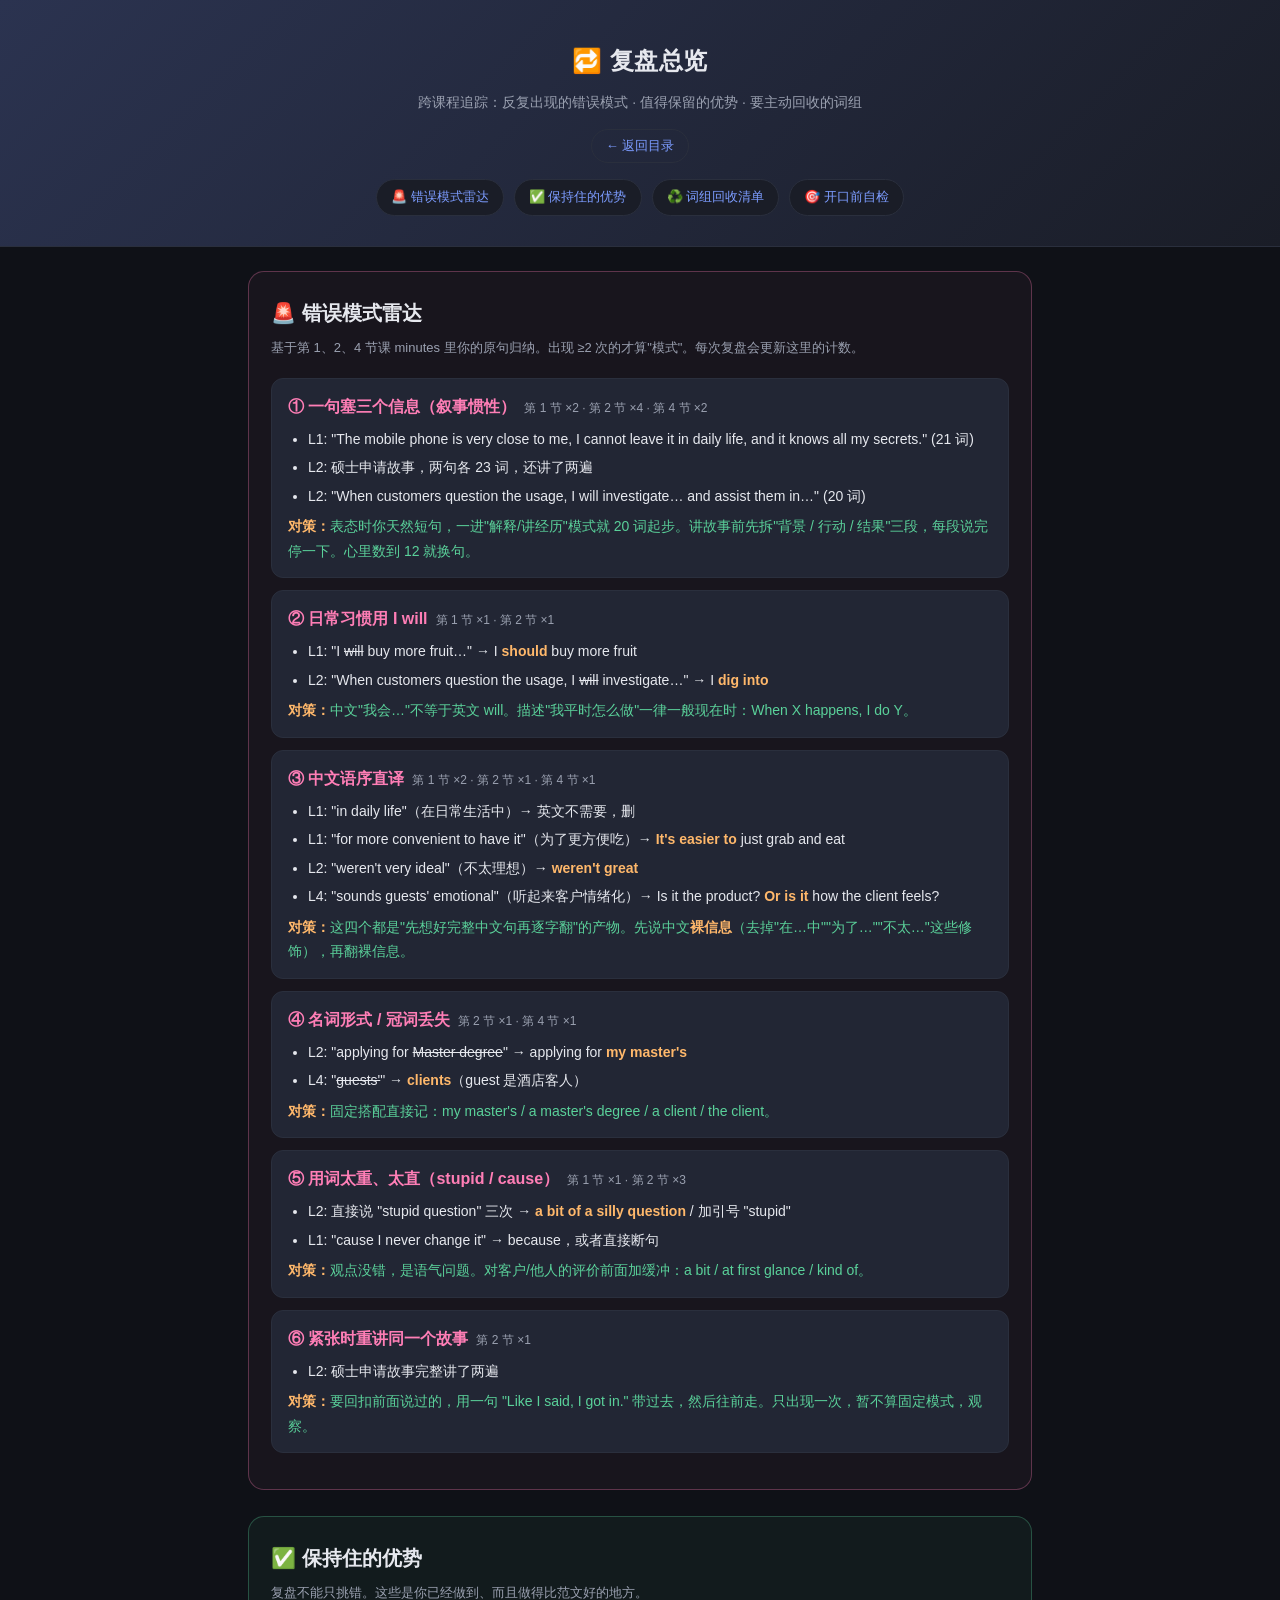
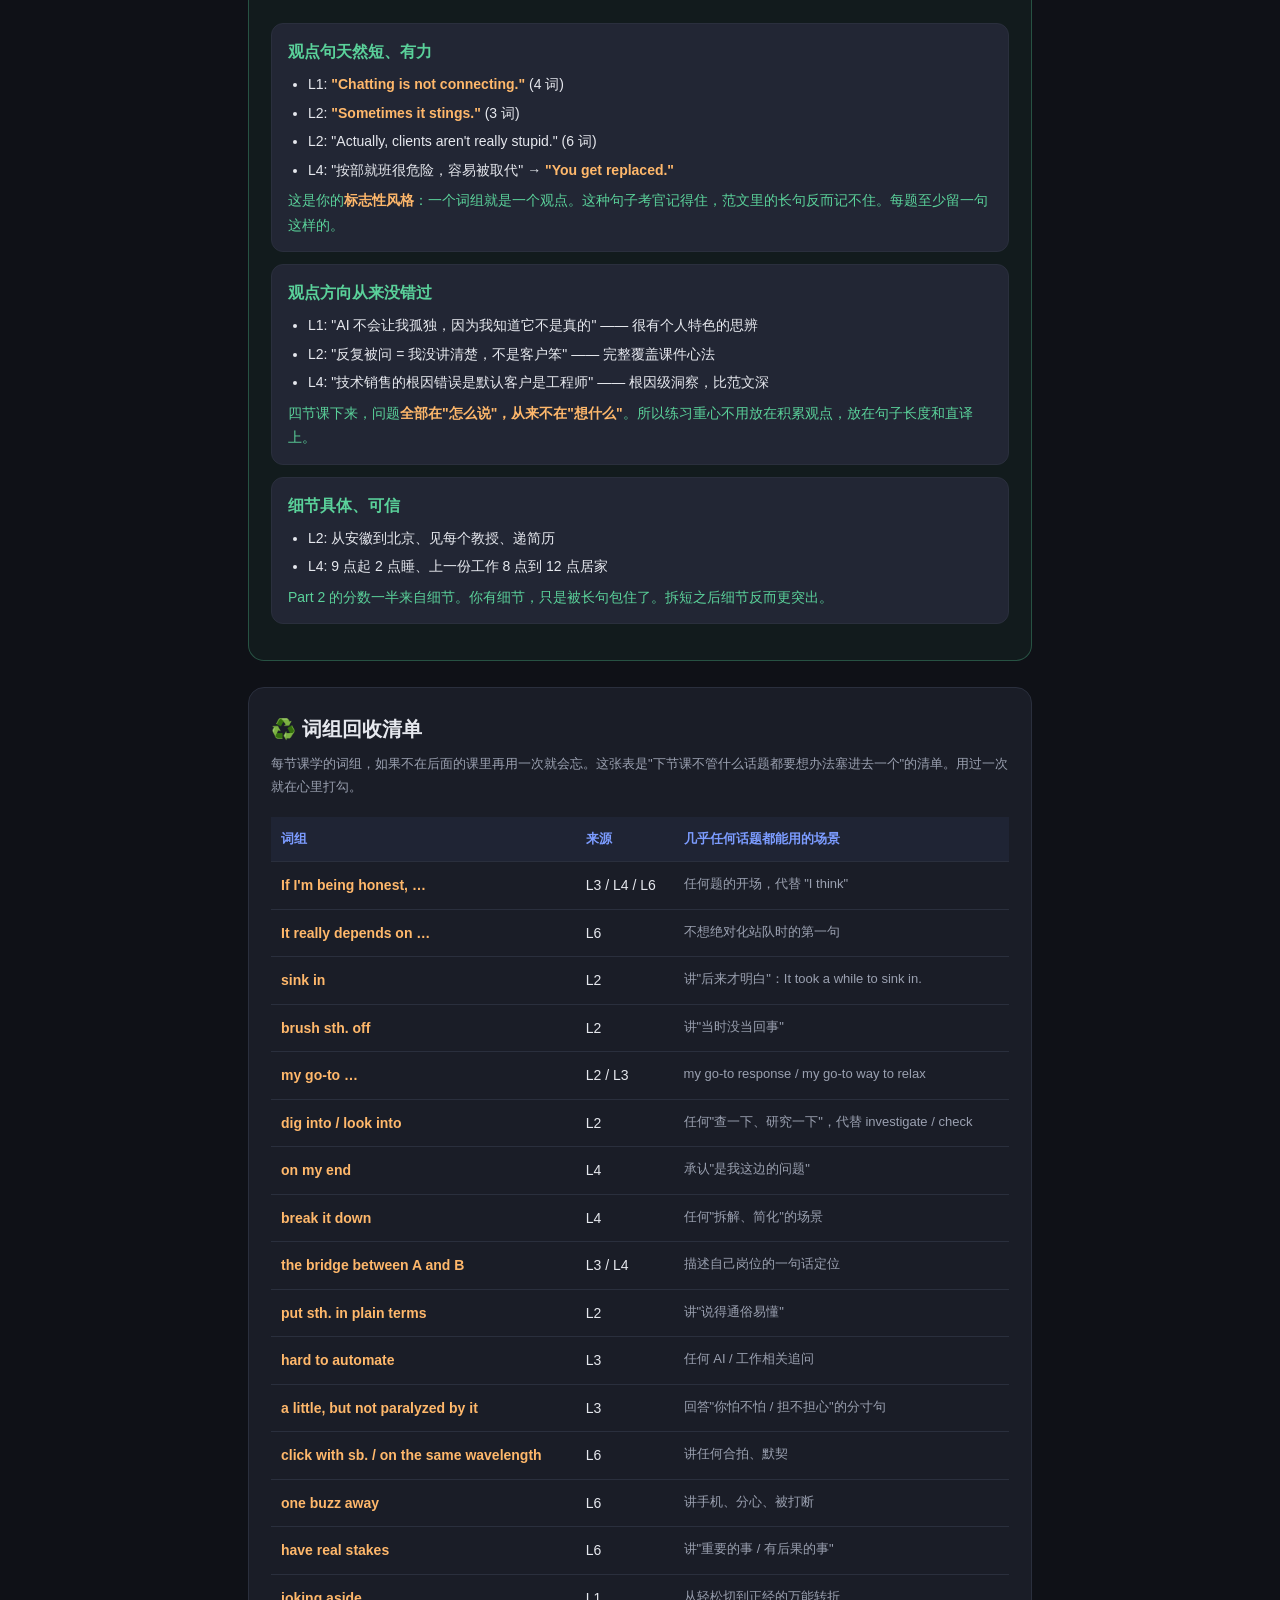
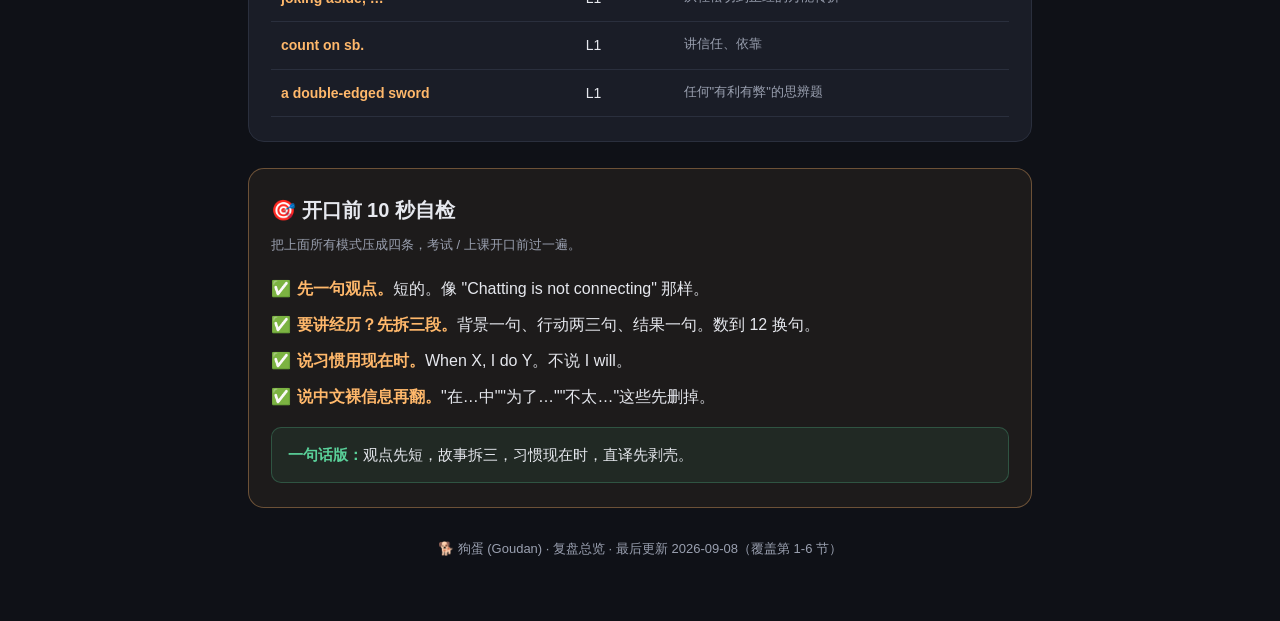
==== review.html @ e86a51b4 "复盘优化: 第1/2/4节加12词红线体检 + 新增跨课程复盘总览页 + 修旧页乱码 - lessons 1/2/4 复盘区新增「12词红线体检」：逐句标词数、拆短句、标注中式直译/时态错误 - 新增" ====
<!DOCTYPE html>
<html lang="zh-CN">
<head>
<meta charset="UTF-8">
<meta name="viewport" content="width=device-width, initial-scale=1.0">
<title>复盘总览 · 错误模式 & 进步追踪</title>
<link rel="stylesheet" href="style.css">
</head>
<body>
<header>
  <h1>🔁 复盘总览</h1>
  <p>跨课程追踪：反复出现的错误模式 · 值得保留的优势 · 要主动回收的词组</p>
  <a class="back" href="index.html">← 返回目录</a>
  <div class="toc">
    <a href="#patterns">🚨 错误模式雷达</a>
    <a href="#keep">✅ 保持住的优势</a>
    <a href="#recycle">♻️ 词组回收清单</a>
    <a href="#check">🎯 开口前自检</a>
  </div>
</header>

<div class="wrap">

<section id="patterns" style="border-color:rgba(255,126,182,.3);background:rgba(255,126,182,.04)">
  <h2>🚨 错误模式雷达</h2>
  <div class="sub">基于第 1、2、4 节课 minutes 里你的原句归纳。出现 ≥2 次的才算"模式"。每次复盘会更新这里的计数。</div>

  <div class="pattern">
    <div class="ptitle">① 一句塞三个信息（叙事惯性）<span class="tag">第 1 节 ×2 · 第 2 节 ×4 · 第 4 节 ×2</span></div>
    <ul>
      <li>L1: "The mobile phone is very close to me, I cannot leave it in daily life, and it knows all my secrets." (21 词)</li>
      <li>L2: 硕士申请故事，两句各 23 词，还讲了两遍</li>
      <li>L2: "When customers question the usage, I will investigate… and assist them in…" (20 词)</li>
    </ul>
    <div class="fix"><b>对策：</b>表态时你天然短句，一进"解释/讲经历"模式就 20 词起步。讲故事前先拆"背景 / 行动 / 结果"三段，每段说完停一下。心里数到 12 就换句。</div>
  </div>

  <div class="pattern">
    <div class="ptitle">② 日常习惯用 I will<span class="tag">第 1 节 ×1 · 第 2 节 ×1</span></div>
    <ul>
      <li>L1: "I <s>will</s> buy more fruit…" → I <b>should</b> buy more fruit</li>
      <li>L2: "When customers question the usage, I <s>will</s> investigate…" → I <b>dig into</b></li>
    </ul>
    <div class="fix"><b>对策：</b>中文"我会…"不等于英文 will。描述"我平时怎么做"一律一般现在时：When X happens, I do Y。</div>
  </div>

  <div class="pattern">
    <div class="ptitle">③ 中文语序直译<span class="tag">第 1 节 ×2 · 第 2 节 ×1 · 第 4 节 ×1</span></div>
    <ul>
      <li>L1: "in daily life"（在日常生活中）→ 英文不需要，删</li>
      <li>L1: "for more convenient to have it"（为了更方便吃）→ <b>It's easier to</b> just grab and eat</li>
      <li>L2: "weren't very ideal"（不太理想）→ <b>weren't great</b></li>
      <li>L4: "sounds guests' emotional"（听起来客户情绪化）→ Is it the product? <b>Or is it</b> how the client feels?</li>
    </ul>
    <div class="fix"><b>对策：</b>这四个都是"先想好完整中文句再逐字翻"的产物。先说中文<b>裸信息</b>（去掉"在…中""为了…""不太…"这些修饰），再翻裸信息。</div>
  </div>

  <div class="pattern">
    <div class="ptitle">④ 名词形式 / 冠词丢失<span class="tag">第 2 节 ×1 · 第 4 节 ×1</span></div>
    <ul>
      <li>L2: "applying for <s>Master degree</s>" → applying for <b>my master's</b></li>
      <li>L4: "<s>guests'</s>" → <b>clients</b>（guest 是酒店客人）</li>
    </ul>
    <div class="fix"><b>对策：</b>固定搭配直接记：my master's / a master's degree / a client / the client。</div>
  </div>

  <div class="pattern">
    <div class="ptitle">⑤ 用词太重、太直（stupid / cause）<span class="tag">第 1 节 ×1 · 第 2 节 ×3</span></div>
    <ul>
      <li>L2: 直接说 "stupid question" 三次 → <b>a bit of a silly question</b> / 加引号 "stupid"</li>
      <li>L1: "cause I never change it" → because，或者直接断句</li>
    </ul>
    <div class="fix"><b>对策：</b>观点没错，是语气问题。对客户/他人的评价前面加缓冲：a bit / at first glance / kind of。</div>
  </div>

  <div class="pattern">
    <div class="ptitle">⑥ 紧张时重讲同一个故事<span class="tag">第 2 节 ×1</span></div>
    <ul><li>L2: 硕士申请故事完整讲了两遍</li></ul>
    <div class="fix"><b>对策：</b>要回扣前面说过的，用一句 "Like I said, I got in." 带过去，然后往前走。只出现一次，暂不算固定模式，观察。</div>
  </div>
</section>

<section id="keep" style="border-color:rgba(90,209,154,.3);background:rgba(90,209,154,.05)">
  <h2>✅ 保持住的优势</h2>
  <div class="sub">复盘不能只挑错。这些是你已经做到、而且做得比范文好的地方。</div>

  <div class="pattern keep">
    <div class="ptitle">观点句天然短、有力</div>
    <ul>
      <li>L1: <b>"Chatting is not connecting."</b> (4 词)</li>
      <li>L2: <b>"Sometimes it stings."</b> (3 词)</li>
      <li>L2: "Actually, clients aren't really stupid." (6 词)</li>
      <li>L4: "按部就班很危险，容易被取代" → <b>"You get replaced."</b></li>
    </ul>
    <div class="fix">这是你的<b>标志性风格</b>：一个词组就是一个观点。这种句子考官记得住，范文里的长句反而记不住。每题至少留一句这样的。</div>
  </div>

  <div class="pattern keep">
    <div class="ptitle">观点方向从来没错过</div>
    <ul>
      <li>L1: "AI 不会让我孤独，因为我知道它不是真的" —— 很有个人特色的思辨</li>
      <li>L2: "反复被问 = 我没讲清楚，不是客户笨" —— 完整覆盖课件心法</li>
      <li>L4: "技术销售的根因错误是默认客户是工程师" —— 根因级洞察，比范文深</li>
    </ul>
    <div class="fix">四节课下来，问题<b>全部在"怎么说"，从来不在"想什么"</b>。所以练习重心不用放在积累观点，放在句子长度和直译上。</div>
  </div>

  <div class="pattern keep">
    <div class="ptitle">细节具体、可信</div>
    <ul>
      <li>L2: 从安徽到北京、见每个教授、递简历</li>
      <li>L4: 9 点起 2 点睡、上一份工作 8 点到 12 点居家</li>
    </ul>
    <div class="fix">Part 2 的分数一半来自细节。你有细节，只是被长句包住了。拆短之后细节反而更突出。</div>
  </div>
</section>

<section id="recycle">
  <h2>♻️ 词组回收清单</h2>
  <div class="sub">每节课学的词组，如果不在后面的课里再用一次就会忘。这张表是"下节课不管什么话题都要想办法塞进去一个"的清单。用过一次就在心里打勾。</div>
  <table class="recycle">
    <tr><th>词组</th><th>来源</th><th>几乎任何话题都能用的场景</th></tr>
    <tr><td>If I'm being honest, …</td><td>L3 / L4 / L6</td><td>任何题的开场，代替 "I think"</td></tr>
    <tr><td>It really depends on …</td><td>L6</td><td>不想绝对化站队时的第一句</td></tr>
    <tr><td>sink in</td><td>L2</td><td>讲"后来才明白"：It took a while to sink in.</td></tr>
    <tr><td>brush sth. off</td><td>L2</td><td>讲"当时没当回事"</td></tr>
    <tr><td>my go-to …</td><td>L2 / L3</td><td>my go-to response / my go-to way to relax</td></tr>
    <tr><td>dig into / look into</td><td>L2</td><td>任何"查一下、研究一下"，代替 investigate / check</td></tr>
    <tr><td>on my end</td><td>L4</td><td>承认"是我这边的问题"</td></tr>
    <tr><td>break it down</td><td>L4</td><td>任何"拆解、简化"的场景</td></tr>
    <tr><td>the bridge between A and B</td><td>L3 / L4</td><td>描述自己岗位的一句话定位</td></tr>
    <tr><td>put sth. in plain terms</td><td>L2</td><td>讲"说得通俗易懂"</td></tr>
    <tr><td>hard to automate</td><td>L3</td><td>任何 AI / 工作相关追问</td></tr>
    <tr><td>a little, but not paralyzed by it</td><td>L3</td><td>回答"你怕不怕 / 担不担心"的分寸句</td></tr>
    <tr><td>click with sb. / on the same wavelength</td><td>L6</td><td>讲任何合拍、默契</td></tr>
    <tr><td>one buzz away</td><td>L6</td><td>讲手机、分心、被打断</td></tr>
    <tr><td>have real stakes</td><td>L6</td><td>讲"重要的事 / 有后果的事"</td></tr>
    <tr><td>joking aside, …</td><td>L1</td><td>从轻松切到正经的万能转折</td></tr>
    <tr><td>count on sb.</td><td>L1</td><td>讲信任、依靠</td></tr>
    <tr><td>a double-edged sword</td><td>L1</td><td>任何"有利有弊"的思辨题</td></tr>
  </table>
</section>

<section id="check" style="border-color:rgba(255,184,107,.35);background:rgba(255,184,107,.06)">
  <h2>🎯 开口前 10 秒自检</h2>
  <div class="sub">把上面所有模式压成四条，考试 / 上课开口前过一遍。</div>
  <ul class="tips">
    <li><b>先一句观点。</b>短的。像 "Chatting is not connecting" 那样。</li>
    <li><b>要讲经历？先拆三段。</b>背景一句、行动两三句、结果一句。数到 12 换句。</li>
    <li><b>说习惯用现在时。</b>When X, I do Y。不说 I will。</li>
    <li><b>说中文裸信息再翻。</b>"在…中""为了…""不太…"这些先删掉。</li>
  </ul>
  <div class="golden" style="margin-top:16px">
    <b>一句话版：</b>观点先短，故事拆三，习惯现在时，直译先剥壳。
  </div>
</section>

</div>

<footer>
  🐕 狗蛋 (Goudan) · 复盘总览 · 最后更新 2026-09-08（覆盖第 1-6 节）
</footer>

</body>
</html>
---- style.css ----
:root{
  --bg:#0f1117; --card:#1a1d27; --card2:#222634; --ink:#e6e8ee;
  --muted:#9aa0b0; --accent:#7c9cff; --accent2:#ffb86b; --line:#2a2f3d;
  --green:#5ad19a; --pink:#ff7eb6;
}
*{box-sizing:border-box;margin:0;padding:0}
body{background:var(--bg);color:var(--ink);
  font-family:-apple-system,BlinkMacSystemFont,"Segoe UI","PingFang SC","Microsoft YaHei",sans-serif;
  line-height:1.75;padding:0 0 60px}
.wrap{max-width:820px;margin:0 auto;padding:0 18px}
header{background:linear-gradient(135deg,#2b3350,#1a1d27);padding:40px 18px 30px;
  text-align:center;border-bottom:1px solid var(--line);margin-bottom:24px}
header h1{font-size:24px;letter-spacing:.5px}
header p{color:var(--muted);margin-top:8px;font-size:14px}
.back{display:inline-block;margin-top:14px;color:var(--accent);text-decoration:none;font-size:13px;
  padding:5px 14px;border:1px solid var(--line);border-radius:20px}
.toc{display:flex;gap:10px;flex-wrap:wrap;justify-content:center;margin-top:16px}
.toc a{color:var(--accent);text-decoration:none;font-size:13px;padding:6px 14px;
  border:1px solid var(--line);border-radius:20px;background:var(--card)}
section{background:var(--card);border:1px solid var(--line);border-radius:16px;padding:24px 22px;margin-bottom:26px}
h2{font-size:20px;margin-bottom:6px;display:flex;align-items:center;gap:8px}
h3{font-size:16px;color:var(--accent);margin-top:22px;margin-bottom:8px}
.sub{color:var(--muted);font-size:13px;margin-bottom:18px}
.essay{background:var(--card2);border-left:4px solid var(--accent);border-radius:10px;
  padding:18px 20px;margin:14px 0;font-size:16px}
.essay p{margin-bottom:14px}.essay p:last-child{margin-bottom:0}
b,strong{color:var(--accent2);font-weight:600}
.essay em{color:var(--pink);font-style:italic}
table{width:100%;border-collapse:collapse;margin-top:12px;font-size:14px}
th,td{text-align:left;padding:11px 10px;border-bottom:1px solid var(--line);vertical-align:top}
th{color:var(--accent);font-weight:600;font-size:13px;background:rgba(124,156,255,.06)}
td:first-child{color:var(--accent2);font-weight:600;white-space:nowrap}
td:nth-child(3){color:var(--muted);font-size:13px}
.tips li{margin:8px 0;list-style:none;position:relative;padding-left:26px}
.tips li::before{content:"✅";position:absolute;left:0}
.views{padding-left:22px}.views li{margin:7px 0}
.phrase-inline{color:var(--accent2);font-weight:600}
.side{color:var(--green);font-weight:600;font-size:15px;margin:16px 0 6px}
.side.lonely{color:var(--pink)}
hr{border:none;border-top:1px dashed var(--line);margin:20px 0}
.golden{background:rgba(90,209,154,.08);border:1px solid rgba(90,209,154,.25);
  border-radius:10px;padding:14px 16px;margin-top:14px;font-size:15px}
.golden b{color:var(--green)}
footer{text-align:center;color:var(--muted);font-size:13px;margin-top:30px}
@media(max-width:560px){table{font-size:13px}th,td{padding:9px 6px}
  td:first-child{white-space:normal}header h1{font-size:21px}}

/* ---- 复盘增强：12词红线体检 ---- */
.wc{display:inline-block;min-width:34px;text-align:center;padding:1px 7px;border-radius:12px;font-size:12px;font-weight:600;margin-right:6px}
.wc.ok{background:rgba(90,209,154,.15);color:var(--green);border:1px solid rgba(90,209,154,.35)}
.wc.warn{background:rgba(255,184,107,.15);color:var(--accent2);border:1px solid rgba(255,184,107,.35)}
.wc.bad{background:rgba(255,126,182,.15);color:var(--pink);border:1px solid rgba(255,126,182,.35)}
.split{background:var(--card2);border-left:4px solid var(--green);border-radius:8px;padding:10px 14px;margin:8px 0 14px;font-size:15px;line-height:1.9}
.split .orig{color:var(--muted);font-size:14px;margin-bottom:6px}
.split .orig s{color:var(--muted)}
.split .note{color:var(--muted);font-size:13px;margin-top:6px}
.split .note b{color:var(--green)}
.pattern{border:1px solid var(--line);border-radius:12px;padding:14px 16px;margin:12px 0;background:var(--card2)}
.pattern .ptitle{font-weight:600;font-size:16px;color:var(--pink);margin-bottom:6px}
.pattern .ptitle .tag{font-size:12px;color:var(--muted);font-weight:400;margin-left:8px}
.pattern ul{padding-left:20px;margin:6px 0}
.pattern li{margin:4px 0;font-size:14px}
.pattern .fix{color:var(--green);font-size:14px;margin-top:6px}
.keep .ptitle{color:var(--green)}
table.recycle td:first-child{white-space:normal}
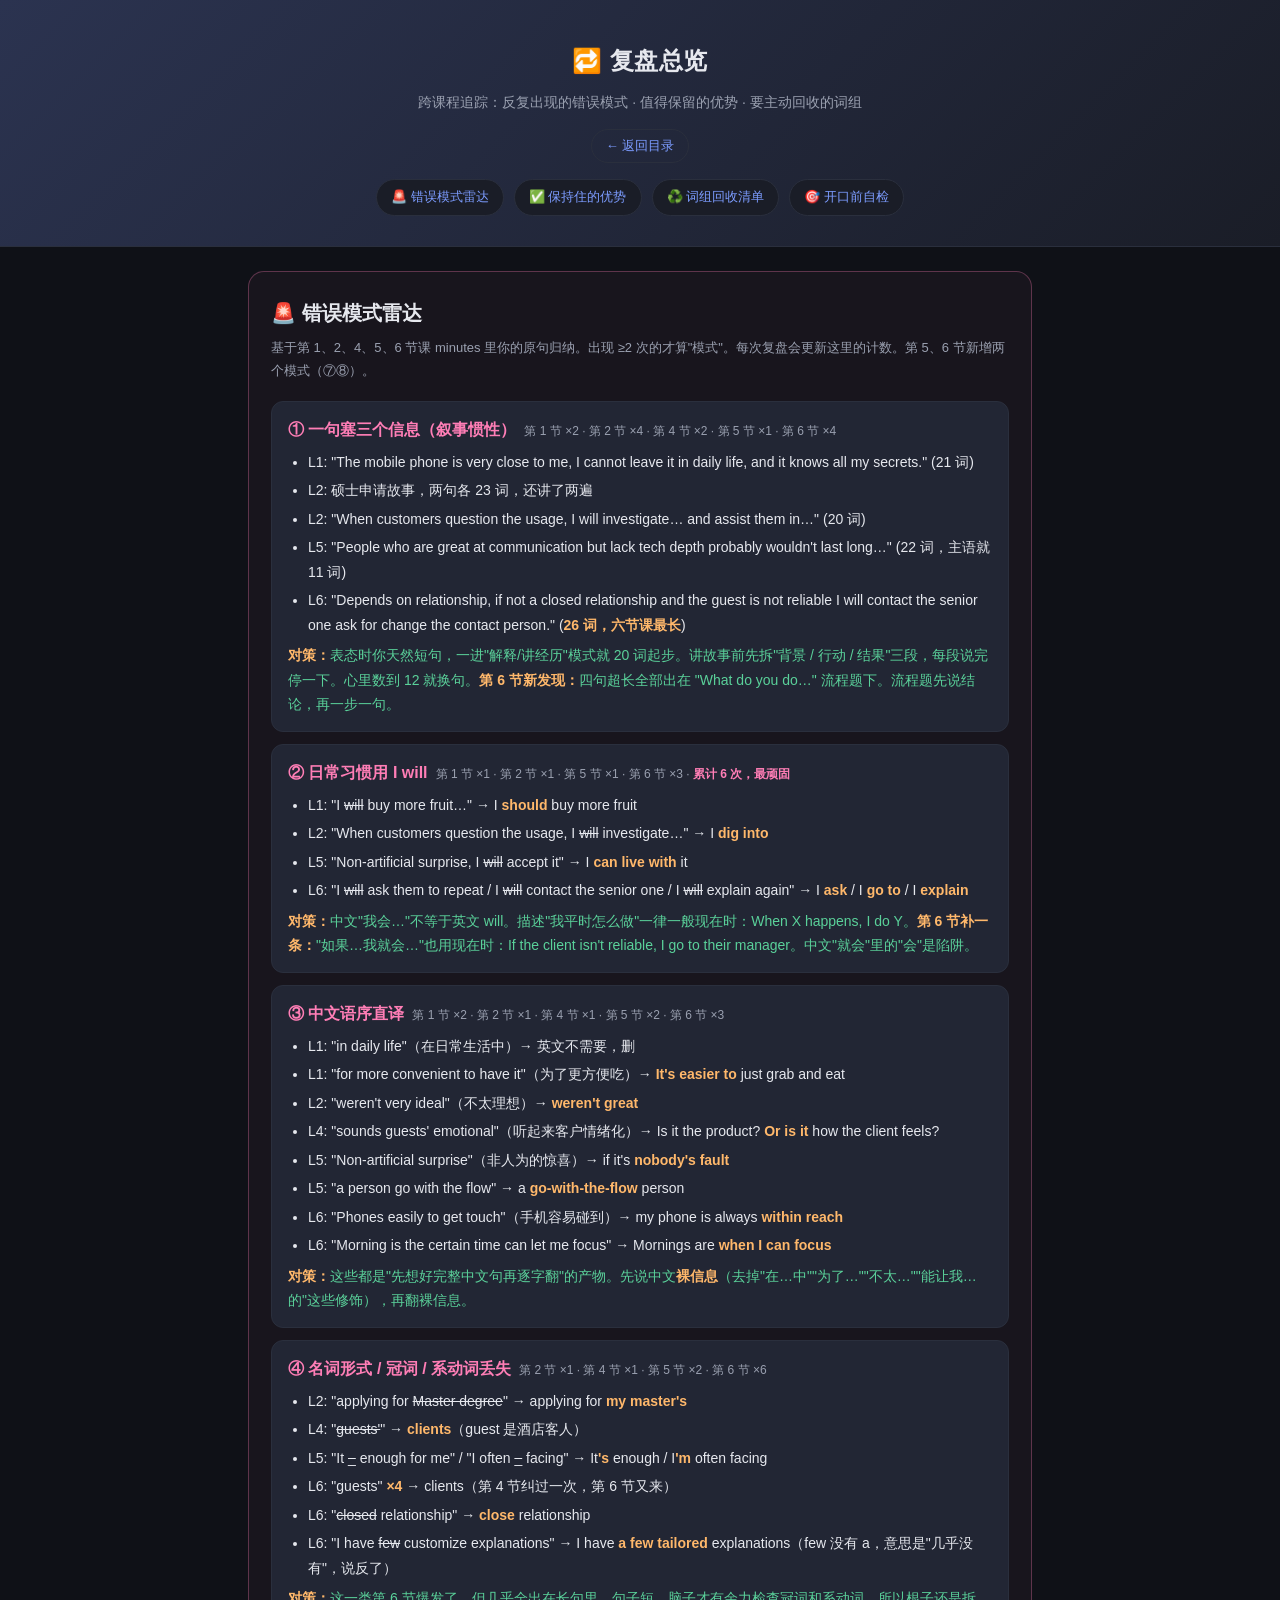
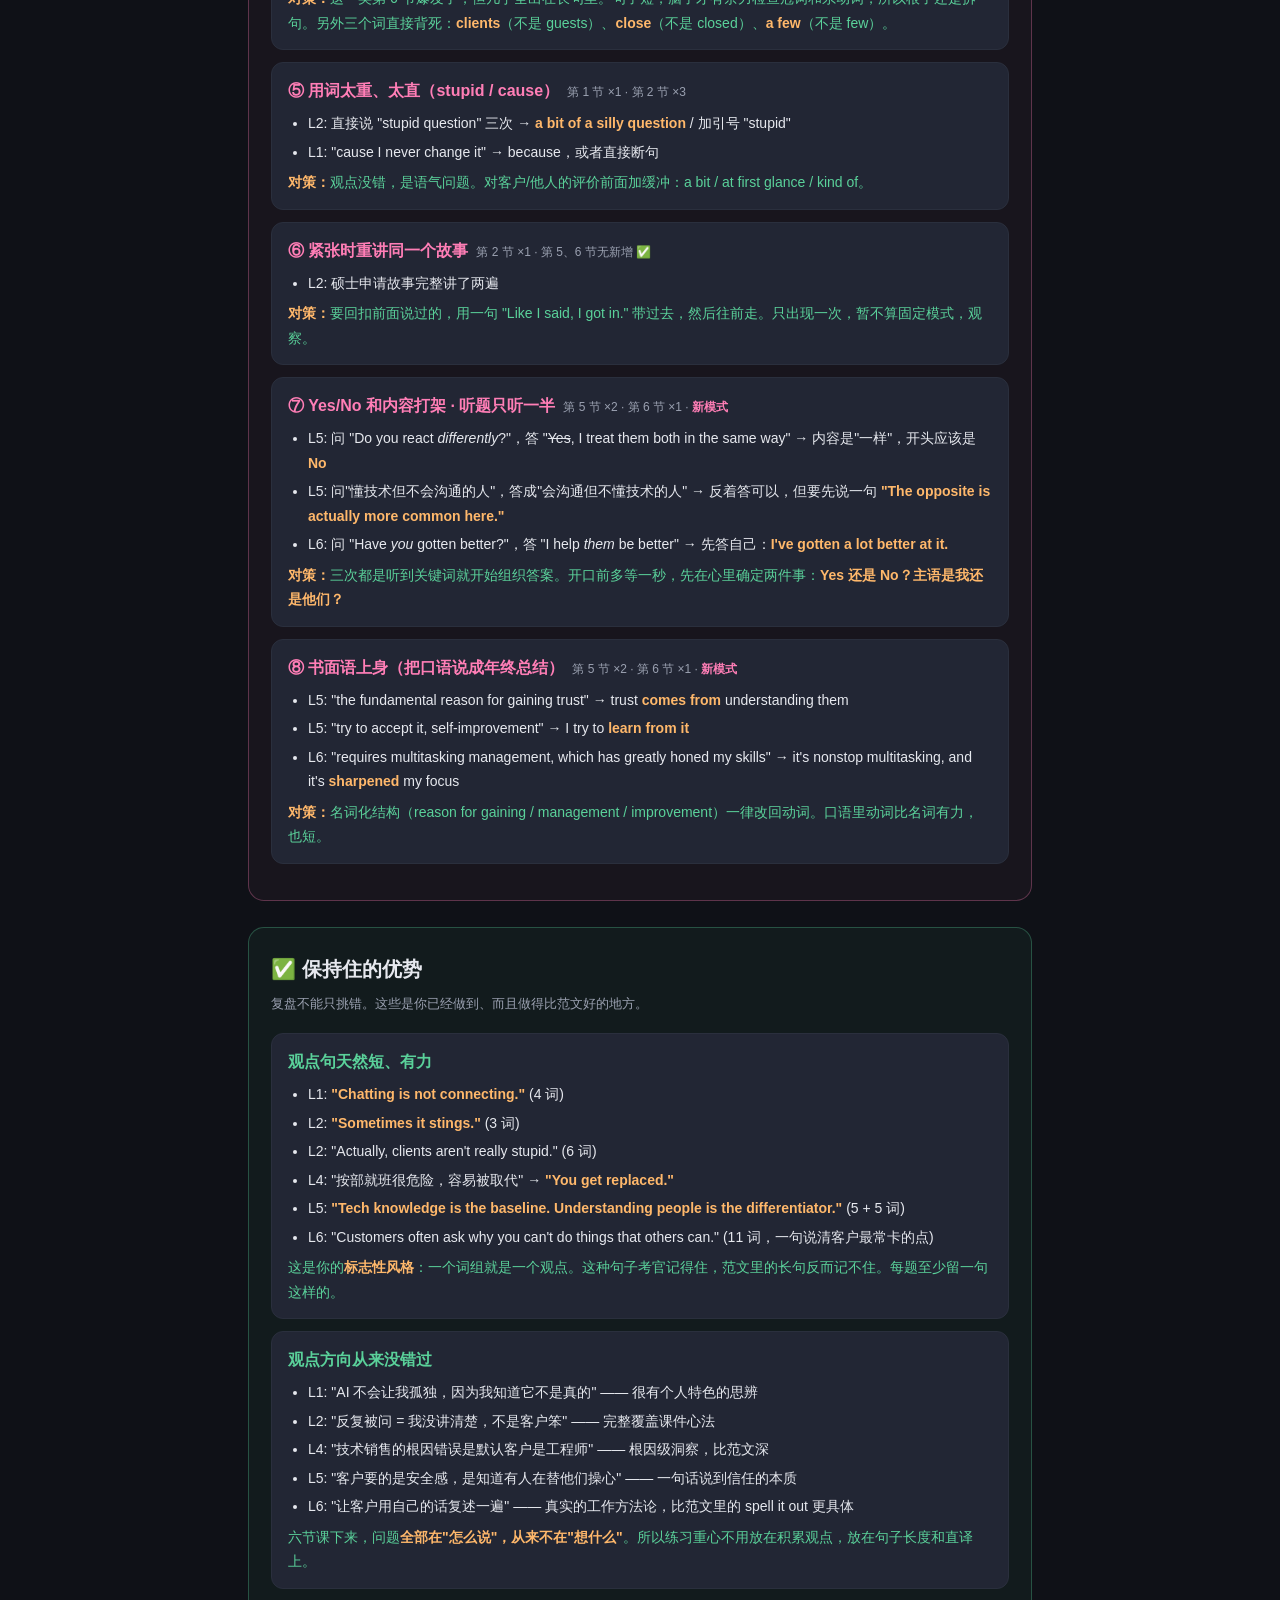
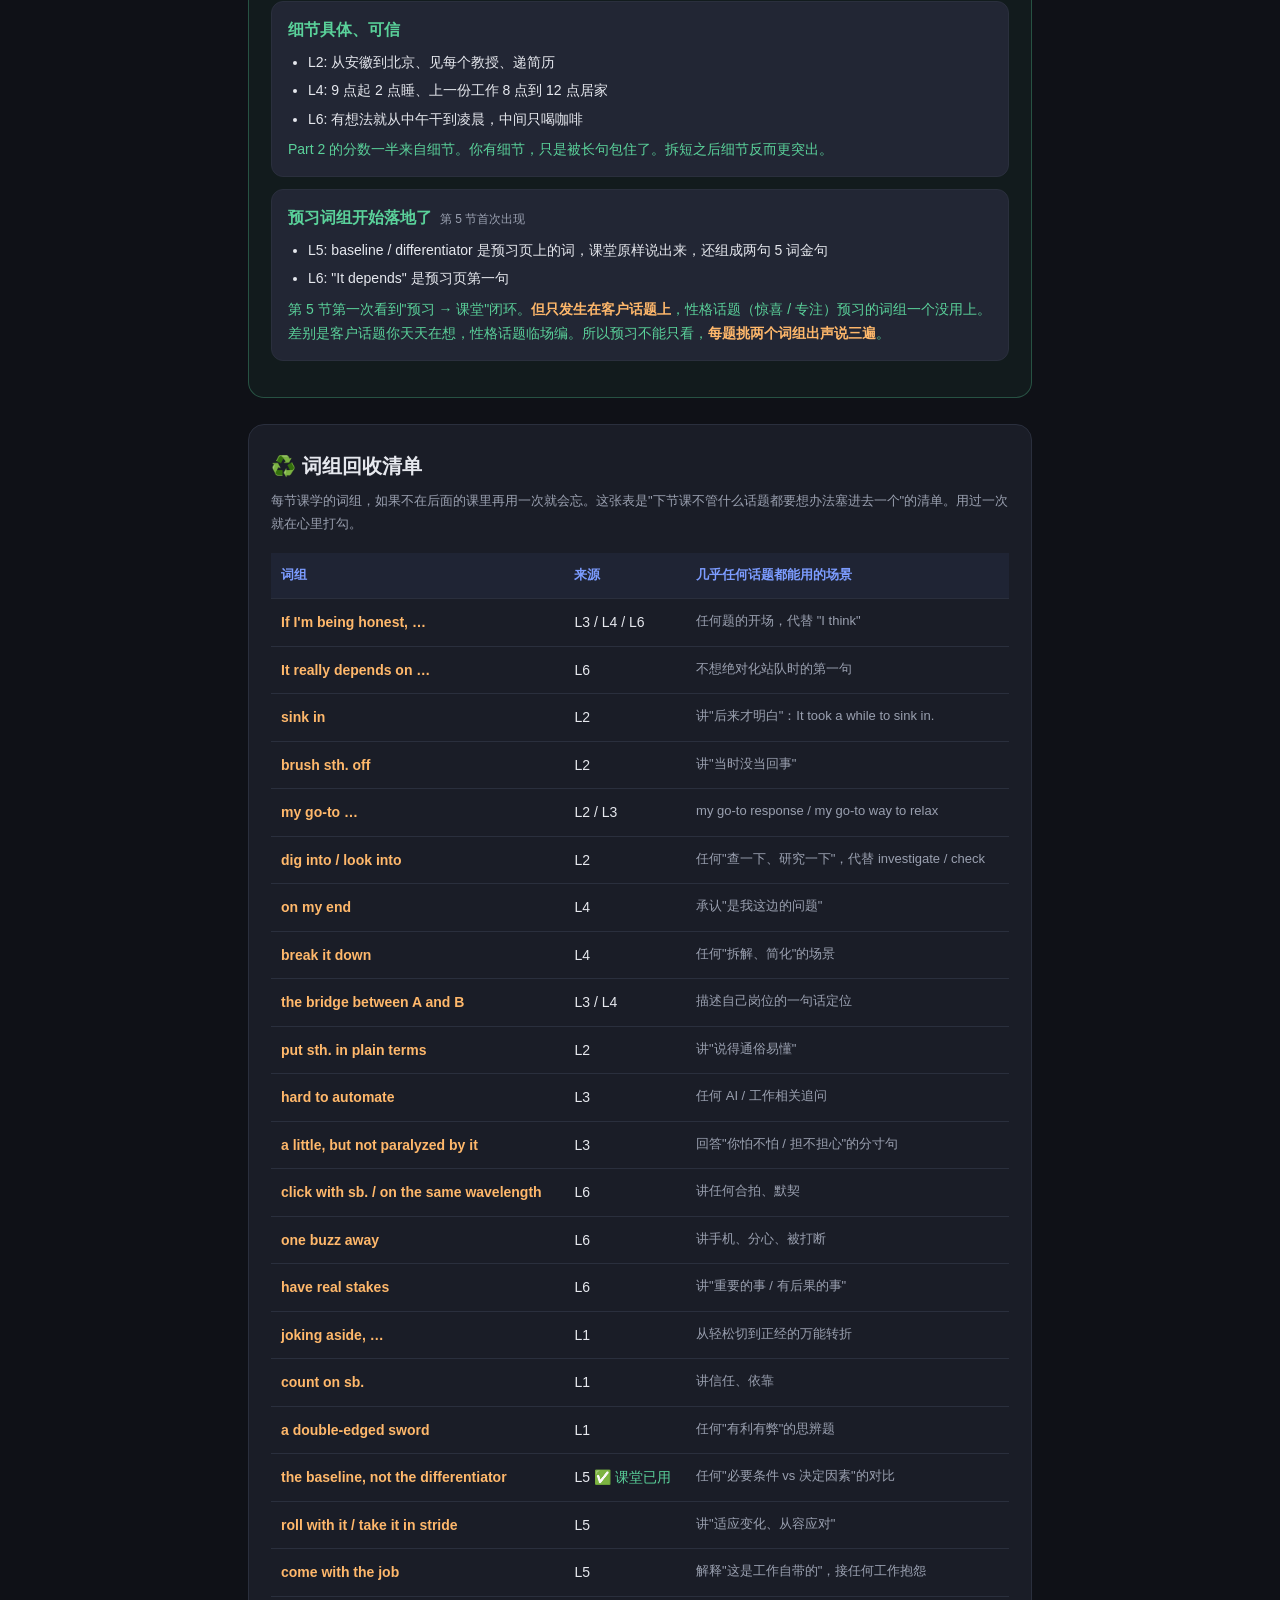
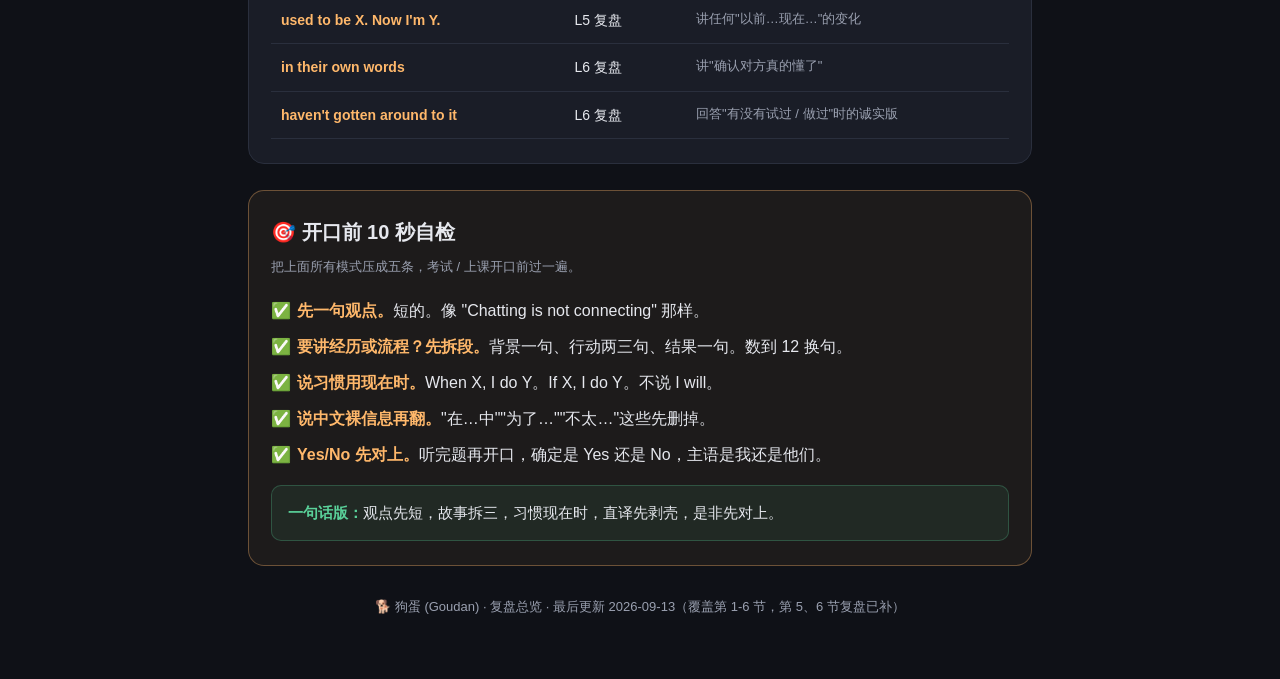
==== commit 05a3e178: "第5/6节复盘: 补课堂实况复盘 (原句对照+逐句升级+12词红线体检) + 复盘总览新增模式⑦⑧和第4个优势 - 2026-08-13: 基于 13 Aug Minutes 加 review sec" ====
--- a/review.html
+++ b/review.html
@@ -23,45 +23,57 @@
 
 <section id="patterns" style="border-color:rgba(255,126,182,.3);background:rgba(255,126,182,.04)">
   <h2>🚨 错误模式雷达</h2>
-  <div class="sub">基于第 1、2、4 节课 minutes 里你的原句归纳。出现 ≥2 次的才算"模式"。每次复盘会更新这里的计数。</div>
-
-  <div class="pattern">
-    <div class="ptitle">① 一句塞三个信息（叙事惯性）<span class="tag">第 1 节 ×2 · 第 2 节 ×4 · 第 4 节 ×2</span></div>
+  <div class="sub">基于第 1、2、4、5、6 节课 minutes 里你的原句归纳。出现 ≥2 次的才算"模式"。每次复盘会更新这里的计数。第 5、6 节新增两个模式（⑦⑧）。</div>
+
+  <div class="pattern">
+    <div class="ptitle">① 一句塞三个信息（叙事惯性）<span class="tag">第 1 节 ×2 · 第 2 节 ×4 · 第 4 节 ×2 · 第 5 节 ×1 · 第 6 节 ×4</span></div>
     <ul>
       <li>L1: "The mobile phone is very close to me, I cannot leave it in daily life, and it knows all my secrets." (21 词)</li>
       <li>L2: 硕士申请故事，两句各 23 词，还讲了两遍</li>
       <li>L2: "When customers question the usage, I will investigate… and assist them in…" (20 词)</li>
-    </ul>
-    <div class="fix"><b>对策：</b>表态时你天然短句，一进"解释/讲经历"模式就 20 词起步。讲故事前先拆"背景 / 行动 / 结果"三段，每段说完停一下。心里数到 12 就换句。</div>
-  </div>
-
-  <div class="pattern">
-    <div class="ptitle">② 日常习惯用 I will<span class="tag">第 1 节 ×1 · 第 2 节 ×1</span></div>
+      <li>L5: "People who are great at communication but lack tech depth probably wouldn't last long…" (22 词，主语就 11 词)</li>
+      <li>L6: "Depends on relationship, if not a closed relationship and the guest is not reliable I will contact the senior one ask for change the contact person." (<b>26 词，六节课最长</b>)</li>
+    </ul>
+    <div class="fix"><b>对策：</b>表态时你天然短句，一进"解释/讲经历"模式就 20 词起步。讲故事前先拆"背景 / 行动 / 结果"三段，每段说完停一下。心里数到 12 就换句。<b>第 6 节新发现：</b>四句超长全部出在 "What do you do…" 流程题下。流程题先说结论，再一步一句。</div>
+  </div>
+
+  <div class="pattern">
+    <div class="ptitle">② 日常习惯用 I will<span class="tag">第 1 节 ×1 · 第 2 节 ×1 · 第 5 节 ×1 · 第 6 节 ×3 · <b style="color:var(--pink)">累计 6 次，最顽固</b></span></div>
     <ul>
       <li>L1: "I <s>will</s> buy more fruit…" → I <b>should</b> buy more fruit</li>
       <li>L2: "When customers question the usage, I <s>will</s> investigate…" → I <b>dig into</b></li>
-    </ul>
-    <div class="fix"><b>对策：</b>中文"我会…"不等于英文 will。描述"我平时怎么做"一律一般现在时：When X happens, I do Y。</div>
-  </div>
-
-  <div class="pattern">
-    <div class="ptitle">③ 中文语序直译<span class="tag">第 1 节 ×2 · 第 2 节 ×1 · 第 4 节 ×1</span></div>
+      <li>L5: "Non-artificial surprise, I <s>will</s> accept it" → I <b>can live with</b> it</li>
+      <li>L6: "I <s>will</s> ask them to repeat / I <s>will</s> contact the senior one / I <s>will</s> explain again" → I <b>ask</b> / I <b>go to</b> / I <b>explain</b></li>
+    </ul>
+    <div class="fix"><b>对策：</b>中文"我会…"不等于英文 will。描述"我平时怎么做"一律一般现在时：When X happens, I do Y。<b>第 6 节补一条：</b>"如果…我就会…"也用现在时：If the client isn't reliable, I go to their manager。中文"就会"里的"会"是陷阱。</div>
+  </div>
+
+  <div class="pattern">
+    <div class="ptitle">③ 中文语序直译<span class="tag">第 1 节 ×2 · 第 2 节 ×1 · 第 4 节 ×1 · 第 5 节 ×2 · 第 6 节 ×3</span></div>
     <ul>
       <li>L1: "in daily life"（在日常生活中）→ 英文不需要，删</li>
       <li>L1: "for more convenient to have it"（为了更方便吃）→ <b>It's easier to</b> just grab and eat</li>
       <li>L2: "weren't very ideal"（不太理想）→ <b>weren't great</b></li>
       <li>L4: "sounds guests' emotional"（听起来客户情绪化）→ Is it the product? <b>Or is it</b> how the client feels?</li>
-    </ul>
-    <div class="fix"><b>对策：</b>这四个都是"先想好完整中文句再逐字翻"的产物。先说中文<b>裸信息</b>（去掉"在…中""为了…""不太…"这些修饰），再翻裸信息。</div>
-  </div>
-
-  <div class="pattern">
-    <div class="ptitle">④ 名词形式 / 冠词丢失<span class="tag">第 2 节 ×1 · 第 4 节 ×1</span></div>
+      <li>L5: "Non-artificial surprise"（非人为的惊喜）→ if it's <b>nobody's fault</b></li>
+      <li>L5: "a person go with the flow" → a <b>go-with-the-flow</b> person</li>
+      <li>L6: "Phones easily to get touch"（手机容易碰到）→ my phone is always <b>within reach</b></li>
+      <li>L6: "Morning is the certain time can let me focus" → Mornings are <b>when I can focus</b></li>
+    </ul>
+    <div class="fix"><b>对策：</b>这些都是"先想好完整中文句再逐字翻"的产物。先说中文<b>裸信息</b>（去掉"在…中""为了…""不太…""能让我…的"这些修饰），再翻裸信息。</div>
+  </div>
+
+  <div class="pattern">
+    <div class="ptitle">④ 名词形式 / 冠词 / 系动词丢失<span class="tag">第 2 节 ×1 · 第 4 节 ×1 · 第 5 节 ×2 · 第 6 节 ×6</span></div>
     <ul>
       <li>L2: "applying for <s>Master degree</s>" → applying for <b>my master's</b></li>
       <li>L4: "<s>guests'</s>" → <b>clients</b>（guest 是酒店客人）</li>
-    </ul>
-    <div class="fix"><b>对策：</b>固定搭配直接记：my master's / a master's degree / a client / the client。</div>
+      <li>L5: "It <s>_</s> enough for me" / "I often <s>_</s> facing" → It<b>'s</b> enough / I<b>'m</b> often facing</li>
+      <li>L6: "guests" <b>×4</b> → clients（第 4 节纠过一次，第 6 节又来）</li>
+      <li>L6: "<s>closed</s> relationship" → <b>close</b> relationship</li>
+      <li>L6: "I have <s>few</s> customize explanations" → I have <b>a few tailored</b> explanations（few 没有 a，意思是"几乎没有"，说反了）</li>
+    </ul>
+    <div class="fix"><b>对策：</b>这一类第 6 节爆发了，但几乎全出在长句里。句子短，脑子才有余力检查冠词和系动词，所以根子还是拆句。另外三个词直接背死：<b>clients</b>（不是 guests）、<b>close</b>（不是 closed）、<b>a few</b>（不是 few）。</div>
   </div>
 
   <div class="pattern">
@@ -74,9 +86,29 @@
   </div>
 
   <div class="pattern">
-    <div class="ptitle">⑥ 紧张时重讲同一个故事<span class="tag">第 2 节 ×1</span></div>
+    <div class="ptitle">⑥ 紧张时重讲同一个故事<span class="tag">第 2 节 ×1 · 第 5、6 节无新增 ✅</span></div>
     <ul><li>L2: 硕士申请故事完整讲了两遍</li></ul>
     <div class="fix"><b>对策：</b>要回扣前面说过的，用一句 "Like I said, I got in." 带过去，然后往前走。只出现一次，暂不算固定模式，观察。</div>
+  </div>
+
+  <div class="pattern">
+    <div class="ptitle">⑦ Yes/No 和内容打架 · 听题只听一半<span class="tag">第 5 节 ×2 · 第 6 节 ×1 · <b style="color:var(--pink)">新模式</b></span></div>
+    <ul>
+      <li>L5: 问 "Do you react <i>differently</i>?"，答 "<s>Yes</s>, I treat them both in the same way" → 内容是"一样"，开头应该是 <b>No</b></li>
+      <li>L5: 问"懂技术但不会沟通的人"，答成"会沟通但不懂技术的人" → 反着答可以，但要先说一句 <b>"The opposite is actually more common here."</b></li>
+      <li>L6: 问 "Have <i>you</i> gotten better?"，答 "I help <i>them</i> be better" → 先答自己：<b>I've gotten a lot better at it.</b></li>
+    </ul>
+    <div class="fix"><b>对策：</b>三次都是听到关键词就开始组织答案。开口前多等一秒，先在心里确定两件事：<b>Yes 还是 No？主语是我还是他们？</b></div>
+  </div>
+
+  <div class="pattern">
+    <div class="ptitle">⑧ 书面语上身（把口语说成年终总结）<span class="tag">第 5 节 ×2 · 第 6 节 ×1 · <b style="color:var(--pink)">新模式</b></span></div>
+    <ul>
+      <li>L5: "the fundamental reason for gaining trust" → trust <b>comes from</b> understanding them</li>
+      <li>L5: "try to accept it, self-improvement" → I try to <b>learn from it</b></li>
+      <li>L6: "requires multitasking management, which has greatly honed my skills" → it's nonstop multitasking, and it's <b>sharpened</b> my focus</li>
+    </ul>
+    <div class="fix"><b>对策：</b>名词化结构（reason for gaining / management / improvement）一律改回动词。口语里动词比名词有力，也短。</div>
   </div>
 </section>
 
@@ -91,6 +123,8 @@
       <li>L2: <b>"Sometimes it stings."</b> (3 词)</li>
       <li>L2: "Actually, clients aren't really stupid." (6 词)</li>
       <li>L4: "按部就班很危险，容易被取代" → <b>"You get replaced."</b></li>
+      <li>L5: <b>"Tech knowledge is the baseline. Understanding people is the differentiator."</b> (5 + 5 词)</li>
+      <li>L6: "Customers often ask why you can't do things that others can." (11 词，一句说清客户最常卡的点)</li>
     </ul>
     <div class="fix">这是你的<b>标志性风格</b>：一个词组就是一个观点。这种句子考官记得住，范文里的长句反而记不住。每题至少留一句这样的。</div>
   </div>
@@ -101,8 +135,10 @@
       <li>L1: "AI 不会让我孤独，因为我知道它不是真的" —— 很有个人特色的思辨</li>
       <li>L2: "反复被问 = 我没讲清楚，不是客户笨" —— 完整覆盖课件心法</li>
       <li>L4: "技术销售的根因错误是默认客户是工程师" —— 根因级洞察，比范文深</li>
-    </ul>
-    <div class="fix">四节课下来，问题<b>全部在"怎么说"，从来不在"想什么"</b>。所以练习重心不用放在积累观点，放在句子长度和直译上。</div>
+      <li>L5: "客户要的是安全感，是知道有人在替他们操心" —— 一句话说到信任的本质</li>
+      <li>L6: "让客户用自己的话复述一遍" —— 真实的工作方法论，比范文里的 spell it out 更具体</li>
+    </ul>
+    <div class="fix">六节课下来，问题<b>全部在"怎么说"，从来不在"想什么"</b>。所以练习重心不用放在积累观点，放在句子长度和直译上。</div>
   </div>
 
   <div class="pattern keep">
@@ -110,8 +146,18 @@
     <ul>
       <li>L2: 从安徽到北京、见每个教授、递简历</li>
       <li>L4: 9 点起 2 点睡、上一份工作 8 点到 12 点居家</li>
+      <li>L6: 有想法就从中午干到凌晨，中间只喝咖啡</li>
     </ul>
     <div class="fix">Part 2 的分数一半来自细节。你有细节，只是被长句包住了。拆短之后细节反而更突出。</div>
+  </div>
+
+  <div class="pattern keep">
+    <div class="ptitle">预习词组开始落地了<span class="tag">第 5 节首次出现</span></div>
+    <ul>
+      <li>L5: baseline / differentiator 是预习页上的词，课堂原样说出来，还组成两句 5 词金句</li>
+      <li>L6: "It depends" 是预习页第一句</li>
+    </ul>
+    <div class="fix">第 5 节第一次看到"预习 → 课堂"闭环。<b>但只发生在客户话题上</b>，性格话题（惊喜 / 专注）预习的词组一个没用上。差别是客户话题你天天在想，性格话题临场编。所以预习不能只看，<b>每题挑两个词组出声说三遍</b>。</div>
   </div>
 </section>
 
@@ -138,27 +184,34 @@
     <tr><td>joking aside, …</td><td>L1</td><td>从轻松切到正经的万能转折</td></tr>
     <tr><td>count on sb.</td><td>L1</td><td>讲信任、依靠</td></tr>
     <tr><td>a double-edged sword</td><td>L1</td><td>任何"有利有弊"的思辨题</td></tr>
+    <tr><td>the baseline, not the differentiator</td><td>L5 <span style="color:var(--green)">✅ 课堂已用</span></td><td>任何"必要条件 vs 决定因素"的对比</td></tr>
+    <tr><td>roll with it / take it in stride</td><td>L5</td><td>讲"适应变化、从容应对"</td></tr>
+    <tr><td>come with the job</td><td>L5</td><td>解释"这是工作自带的"，接任何工作抱怨</td></tr>
+    <tr><td>used to be X. Now I'm Y.</td><td>L5 复盘</td><td>讲任何"以前…现在…"的变化</td></tr>
+    <tr><td>in their own words</td><td>L6 复盘</td><td>讲"确认对方真的懂了"</td></tr>
+    <tr><td>haven't gotten around to it</td><td>L6 复盘</td><td>回答"有没有试过 / 做过"时的诚实版</td></tr>
   </table>
 </section>
 
 <section id="check" style="border-color:rgba(255,184,107,.35);background:rgba(255,184,107,.06)">
   <h2>🎯 开口前 10 秒自检</h2>
-  <div class="sub">把上面所有模式压成四条，考试 / 上课开口前过一遍。</div>
+  <div class="sub">把上面所有模式压成五条，考试 / 上课开口前过一遍。</div>
   <ul class="tips">
     <li><b>先一句观点。</b>短的。像 "Chatting is not connecting" 那样。</li>
-    <li><b>要讲经历？先拆三段。</b>背景一句、行动两三句、结果一句。数到 12 换句。</li>
-    <li><b>说习惯用现在时。</b>When X, I do Y。不说 I will。</li>
+    <li><b>要讲经历或流程？先拆段。</b>背景一句、行动两三句、结果一句。数到 12 换句。</li>
+    <li><b>说习惯用现在时。</b>When X, I do Y。If X, I do Y。不说 I will。</li>
     <li><b>说中文裸信息再翻。</b>"在…中""为了…""不太…"这些先删掉。</li>
+    <li><b>Yes/No 先对上。</b>听完题再开口，确定是 Yes 还是 No，主语是我还是他们。</li>
   </ul>
   <div class="golden" style="margin-top:16px">
-    <b>一句话版：</b>观点先短，故事拆三，习惯现在时，直译先剥壳。
+    <b>一句话版：</b>观点先短，故事拆三，习惯现在时，直译先剥壳，是非先对上。
   </div>
 </section>
 
 </div>
 
 <footer>
-  🐕 狗蛋 (Goudan) · 复盘总览 · 最后更新 2026-09-08（覆盖第 1-6 节）
+  🐕 狗蛋 (Goudan) · 复盘总览 · 最后更新 2026-09-13（覆盖第 1-6 节，第 5、6 节复盘已补）
 </footer>
 
 </body>
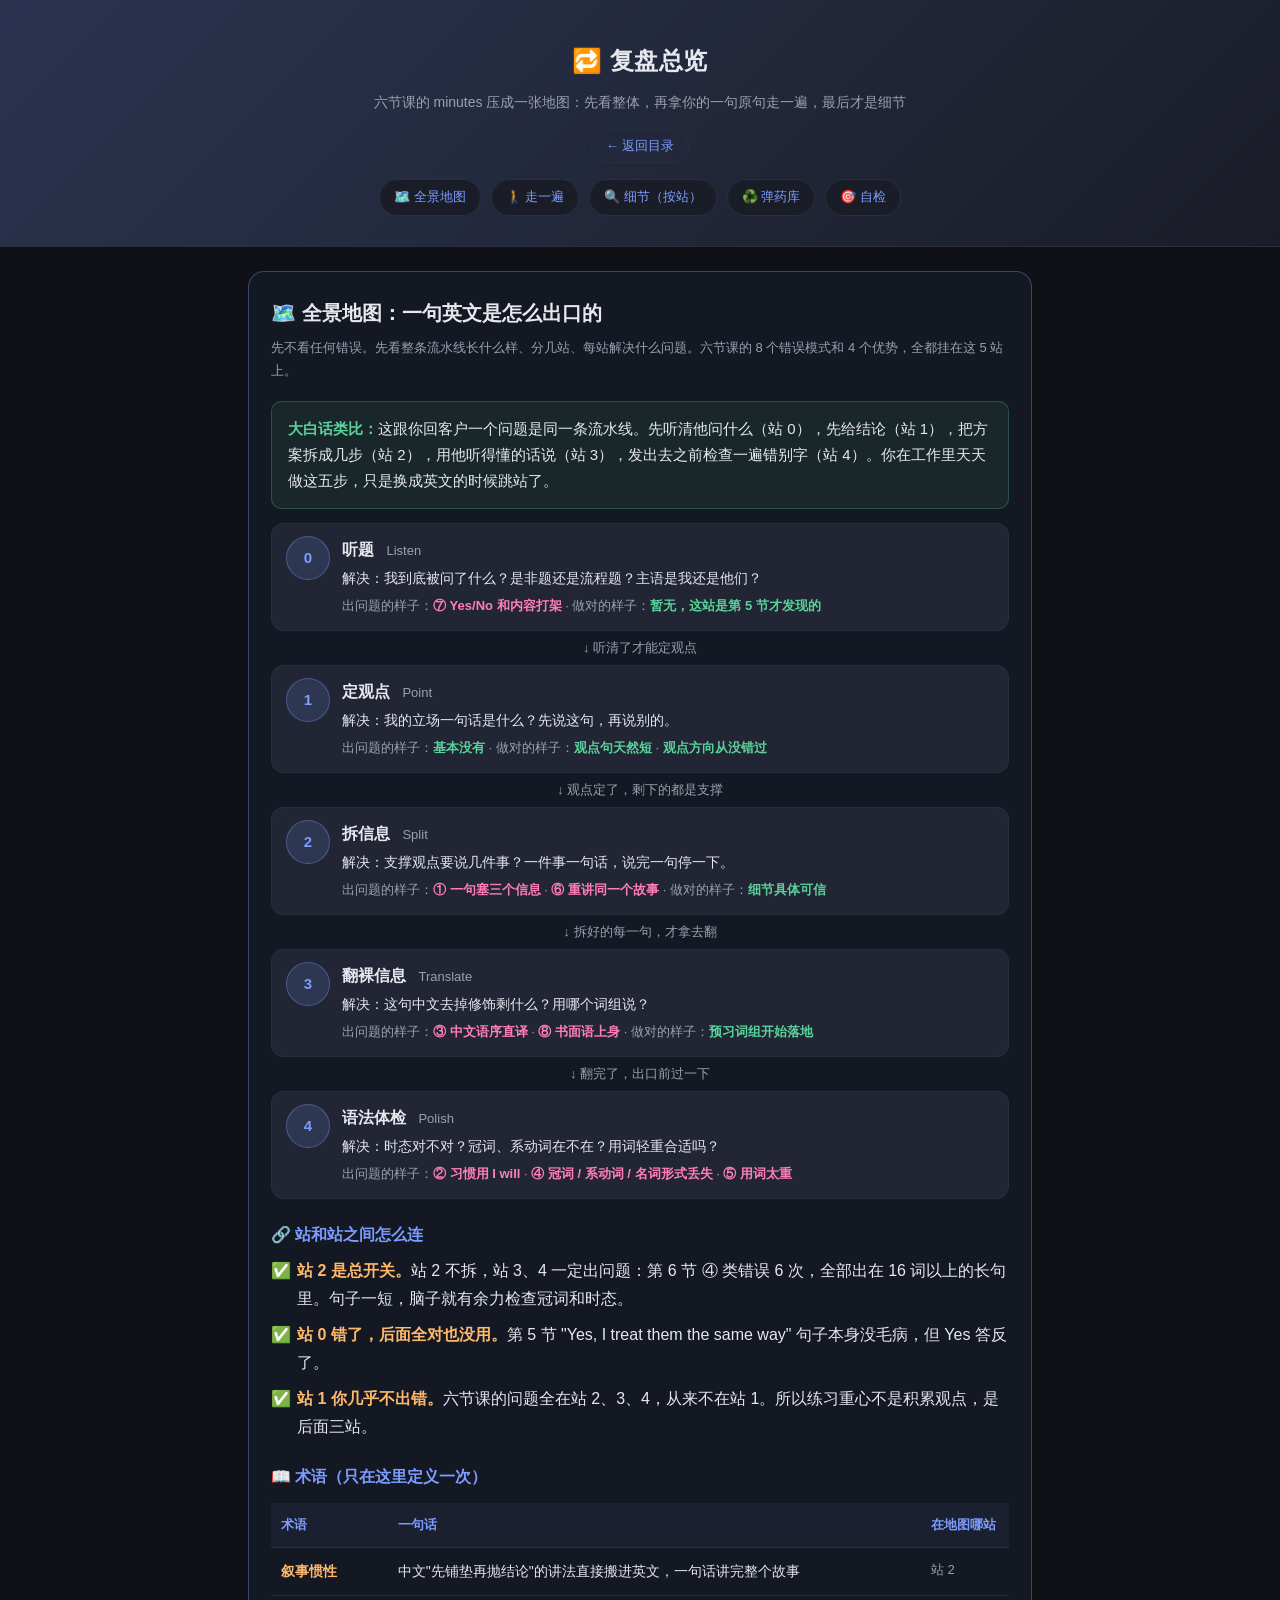
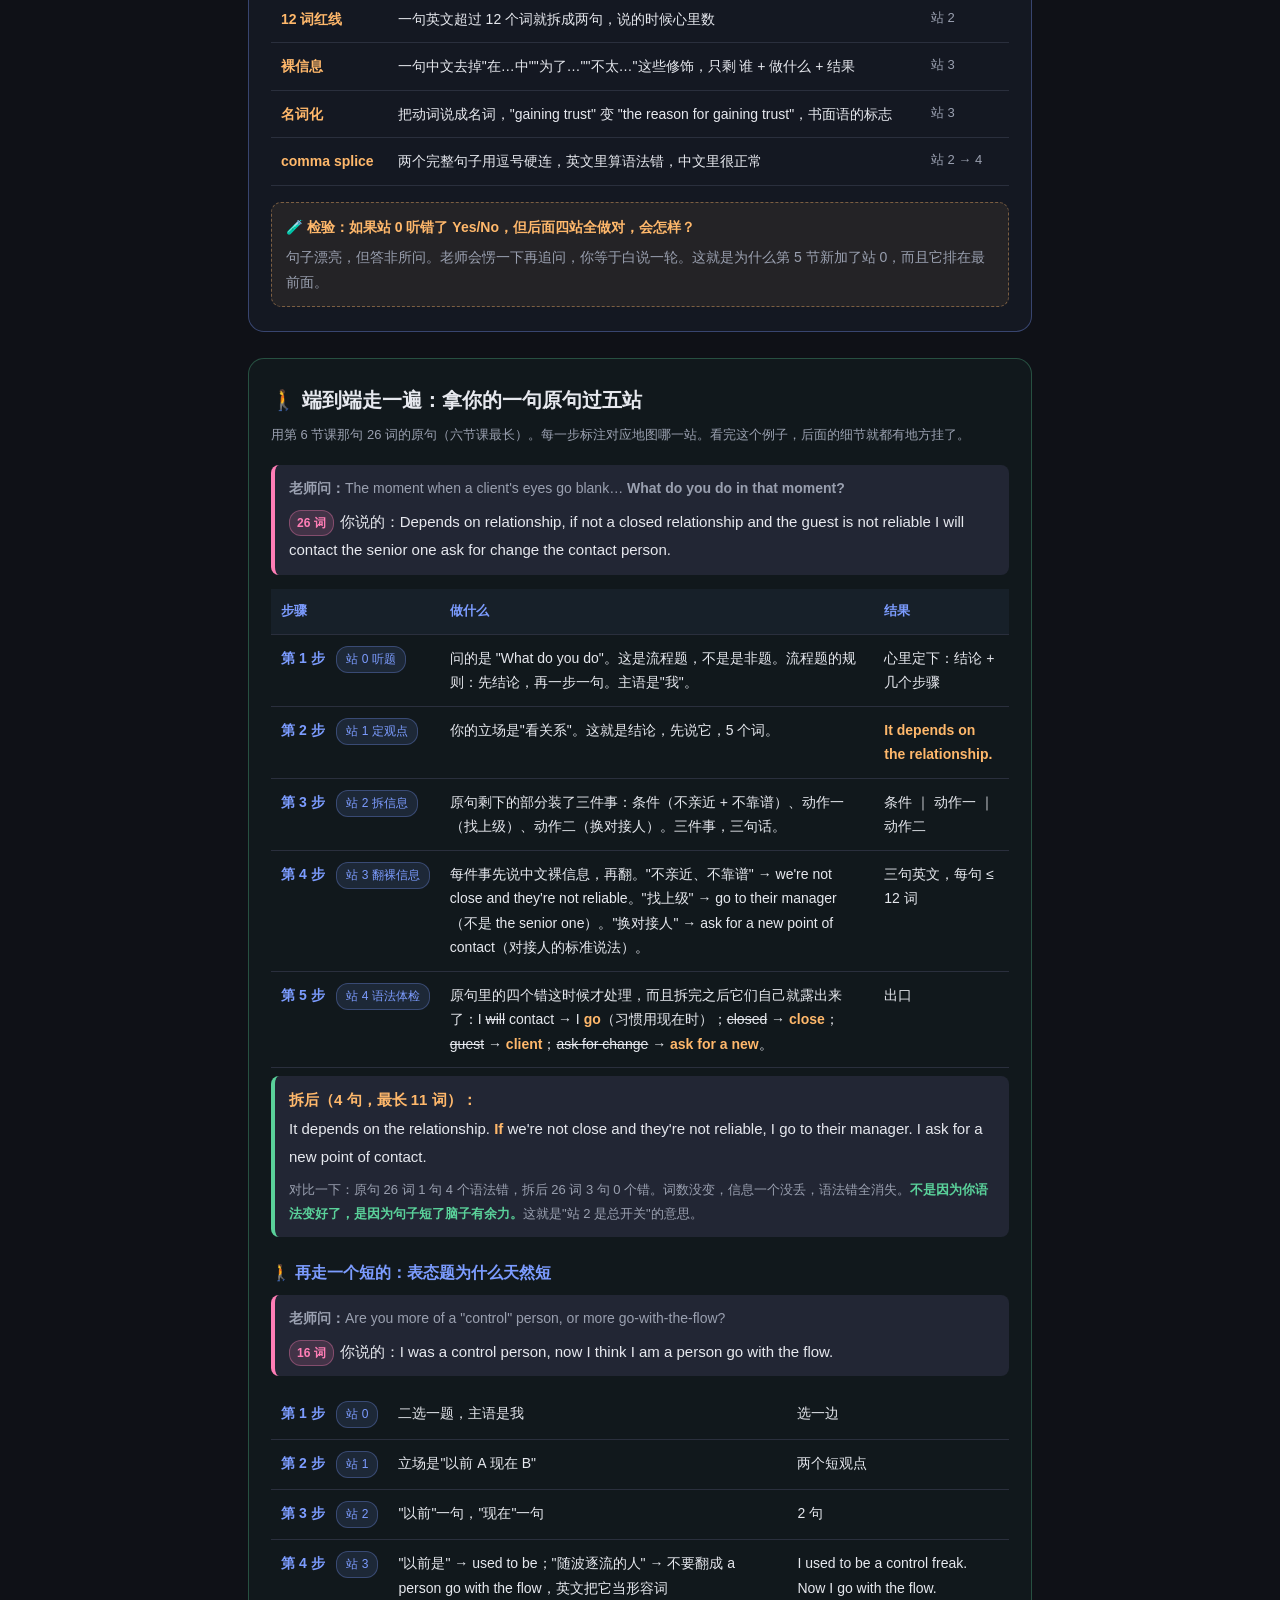
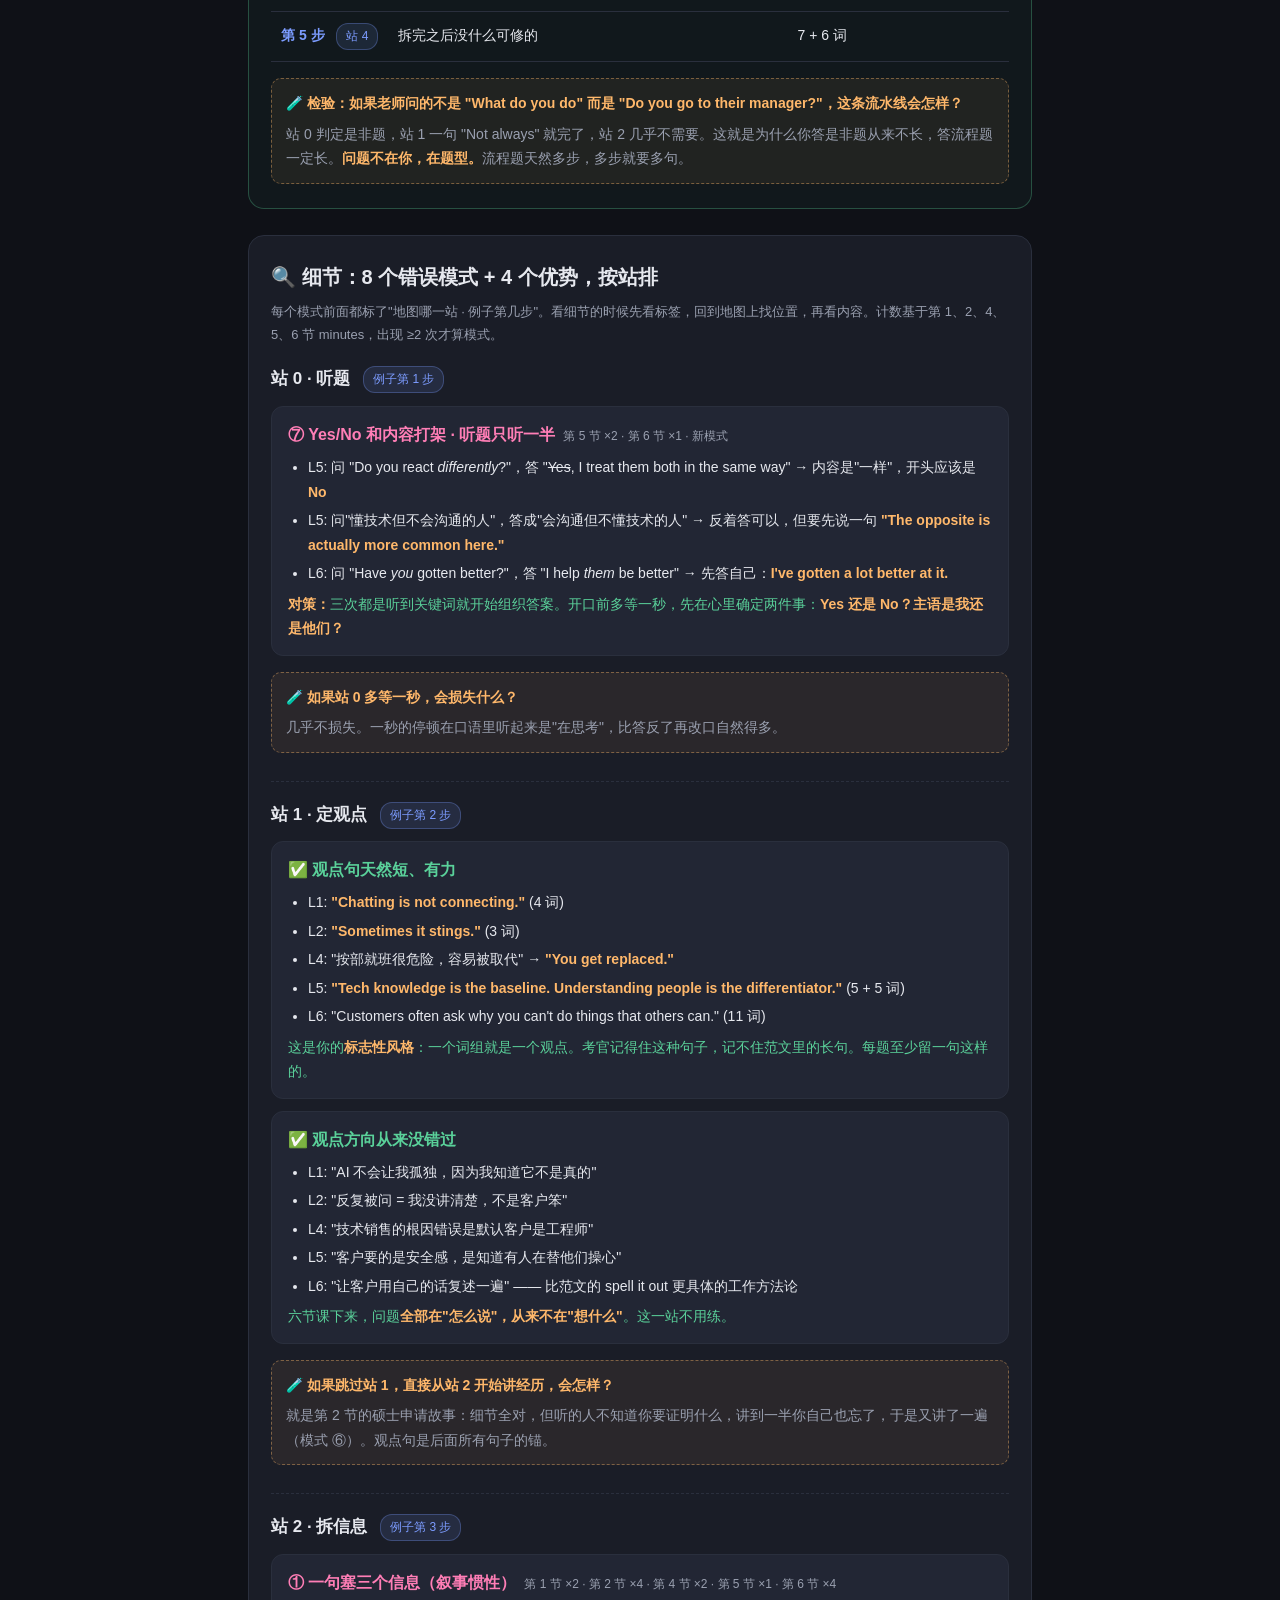
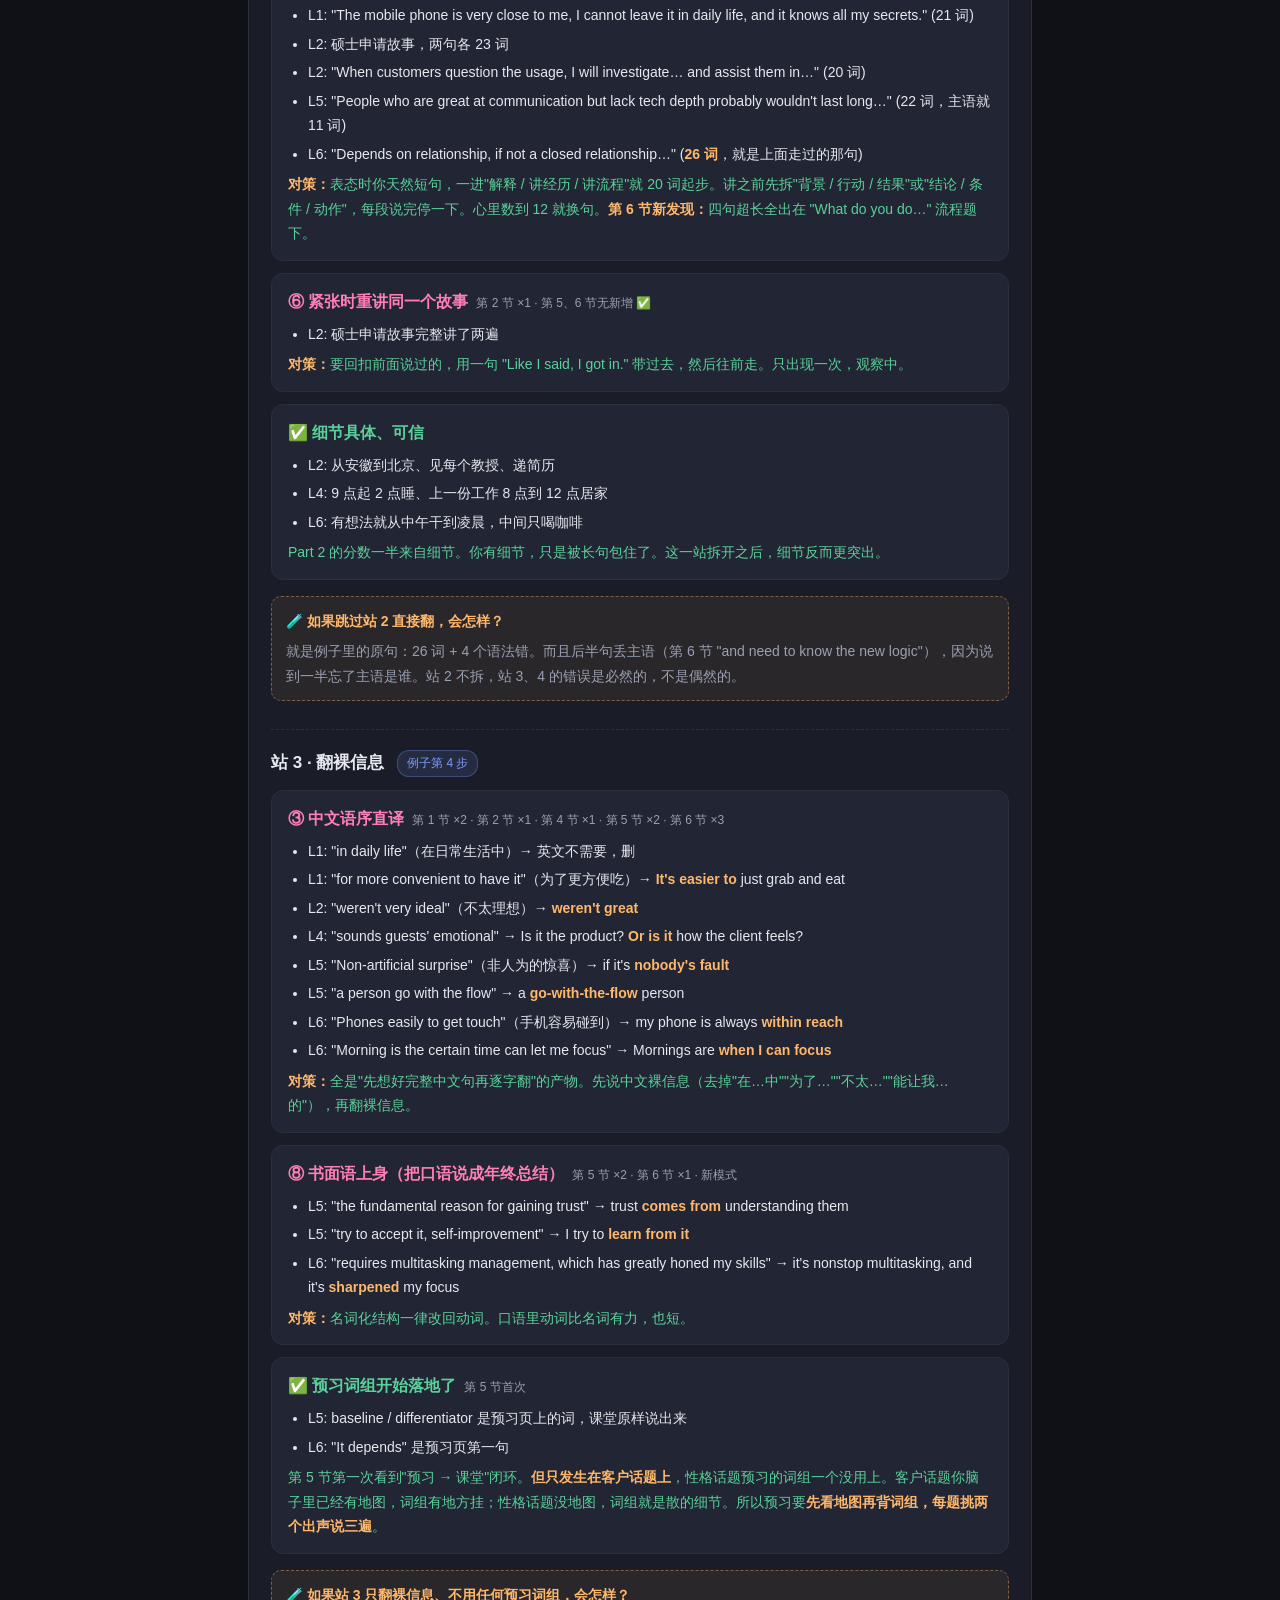
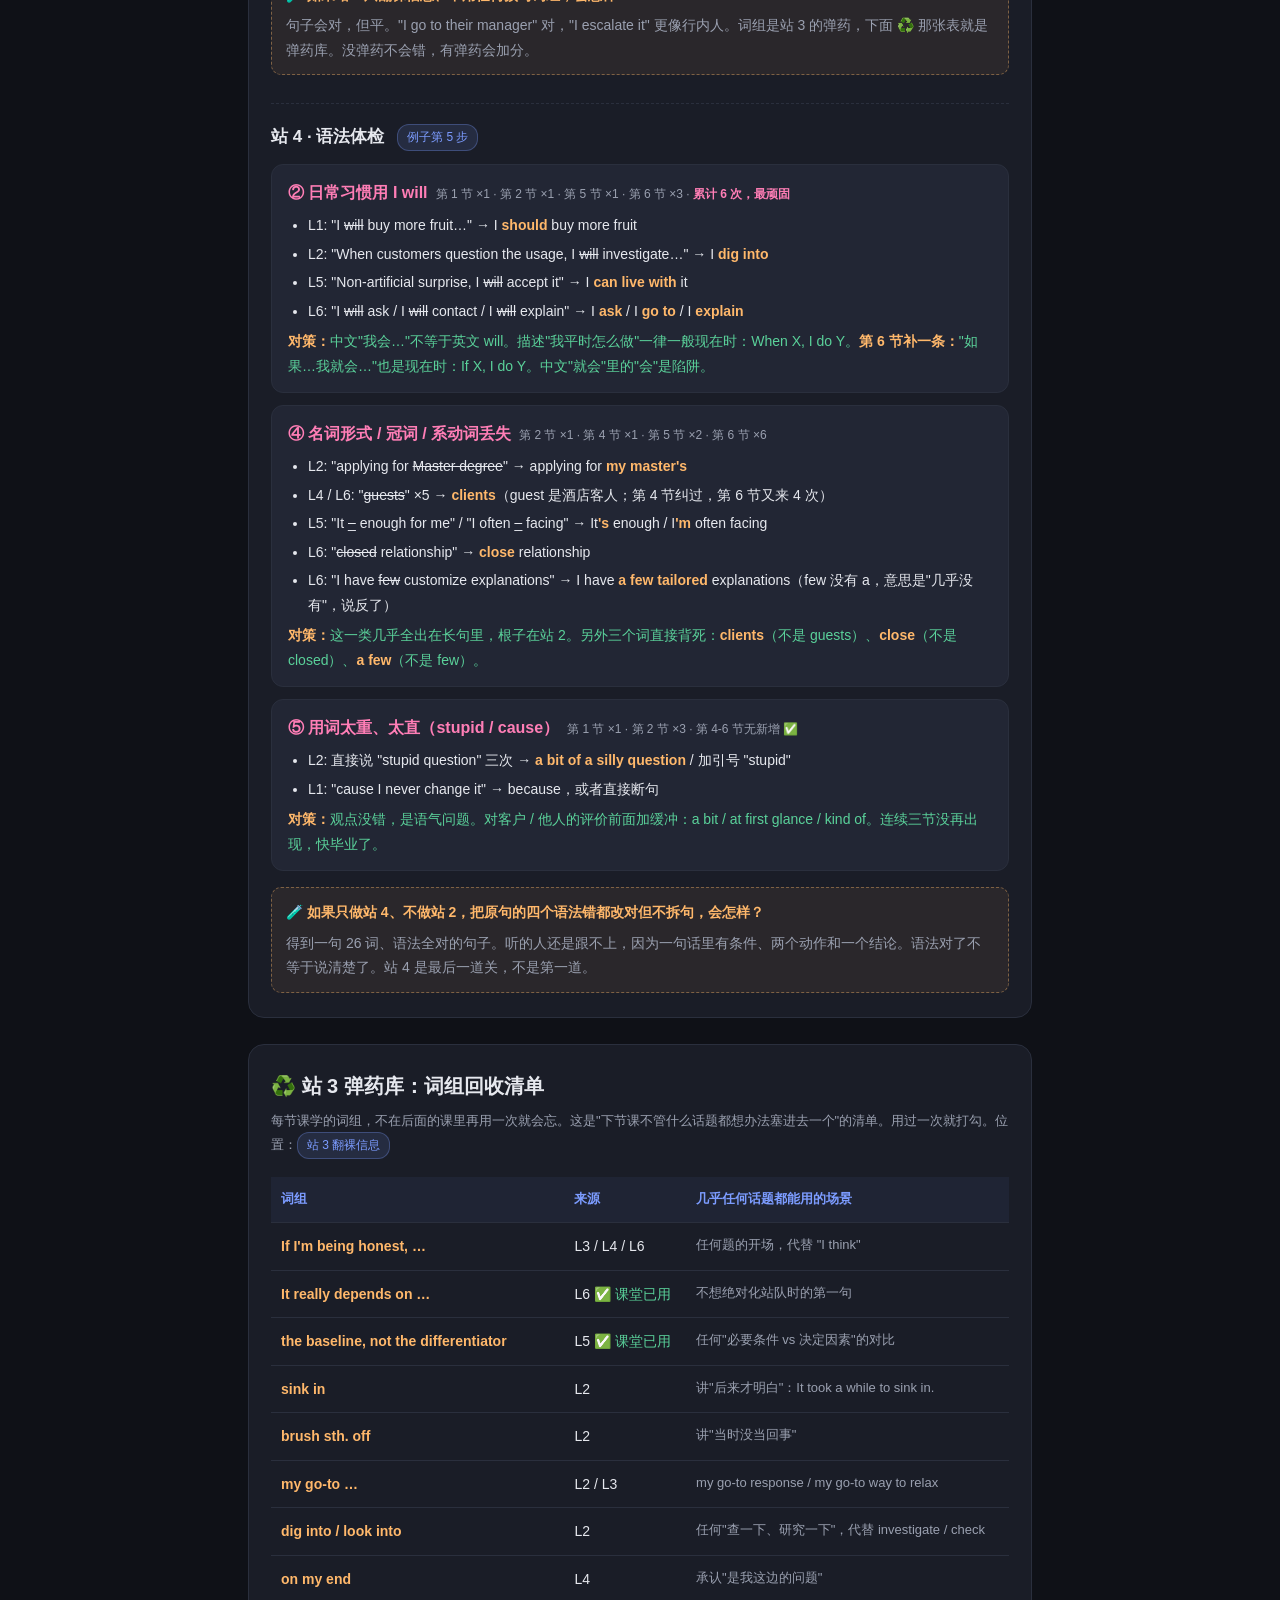
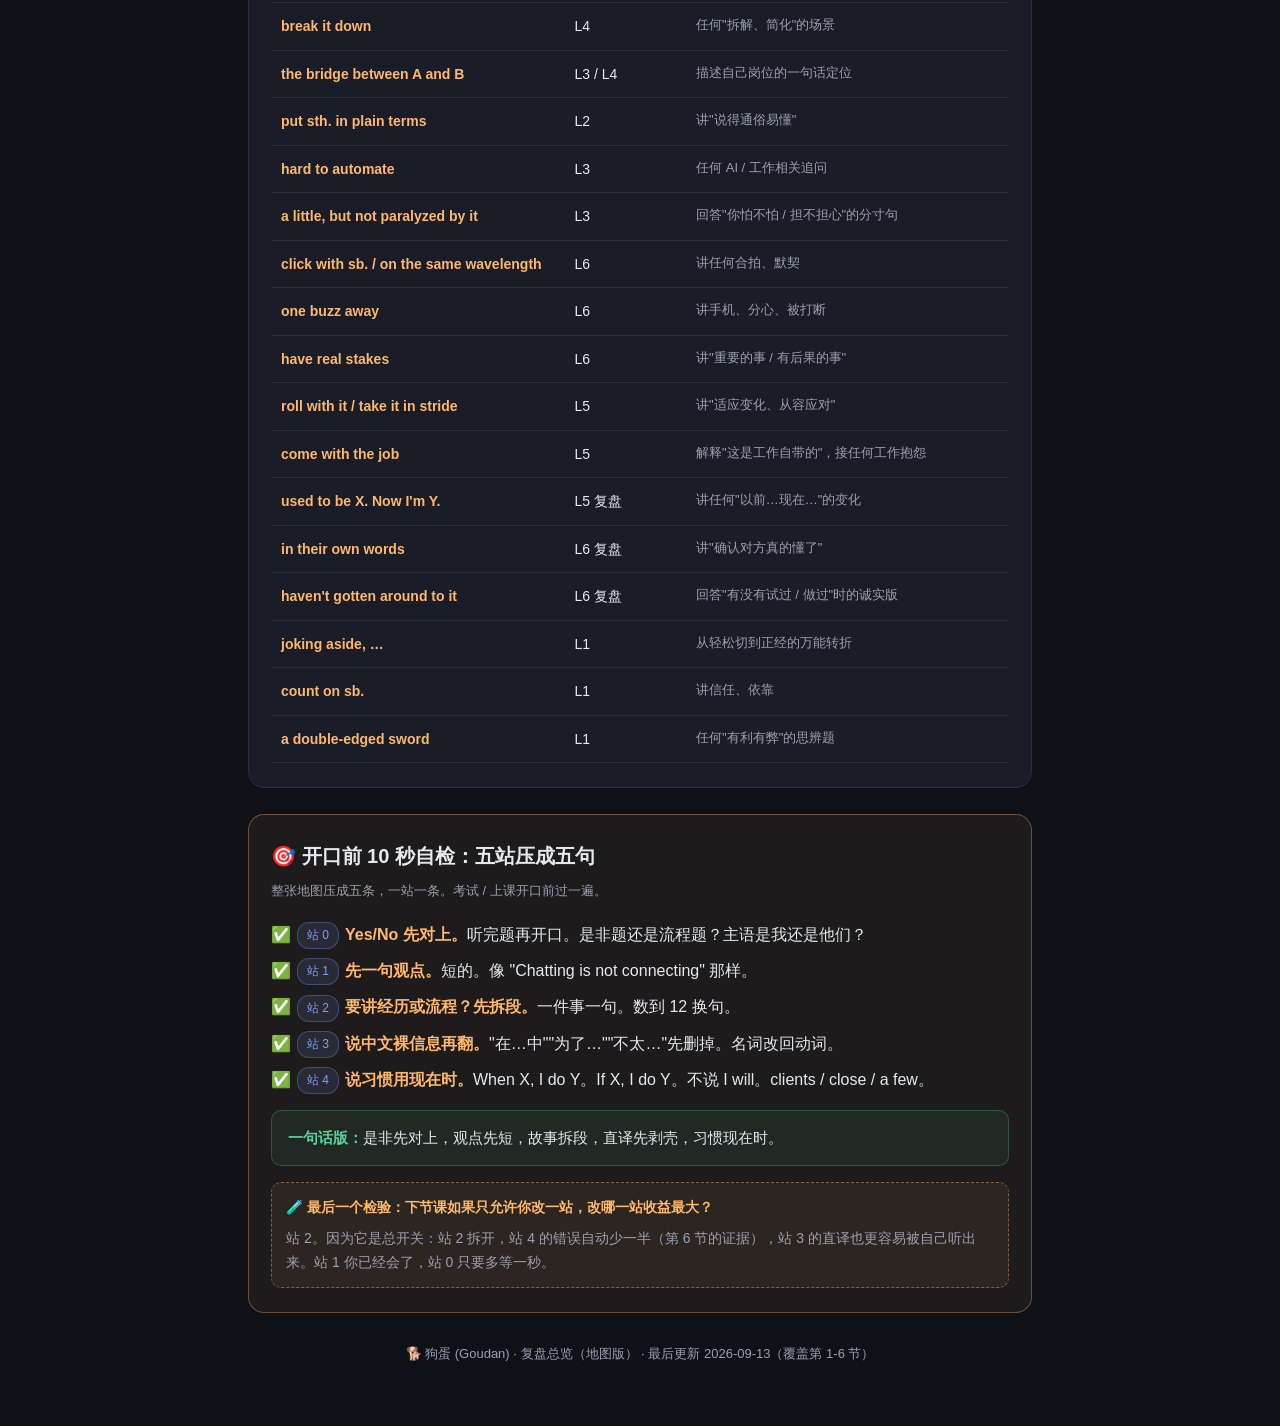
==== commit 656e6399: "复盘总览改地图版: 按全局型学习顺序重排 (全景地图→原句走一遍→细节按站挂载→每站"如果X会怎样") - review.html 全部重写: 5 站流水线地图 (听题/定观点/拆信息/翻裸信息/语法" ====
--- a/review.html
+++ b/review.html
@@ -3,171 +3,314 @@
 <head>
 <meta charset="UTF-8">
 <meta name="viewport" content="width=device-width, initial-scale=1.0">
-<title>复盘总览 · 错误模式 & 进步追踪</title>
+<title>复盘总览 · 口语出口流水线（地图版）</title>
 <link rel="stylesheet" href="style.css">
 </head>
 <body>
 <header>
   <h1>🔁 复盘总览</h1>
-  <p>跨课程追踪：反复出现的错误模式 · 值得保留的优势 · 要主动回收的词组</p>
+  <p>六节课的 minutes 压成一张地图：先看整体，再拿你的一句原句走一遍，最后才是细节</p>
   <a class="back" href="index.html">← 返回目录</a>
   <div class="toc">
-    <a href="#patterns">🚨 错误模式雷达</a>
-    <a href="#keep">✅ 保持住的优势</a>
-    <a href="#recycle">♻️ 词组回收清单</a>
-    <a href="#check">🎯 开口前自检</a>
+    <a href="#map">🗺️ 全景地图</a>
+    <a href="#walk">🚶 走一遍</a>
+    <a href="#details">🔍 细节（按站）</a>
+    <a href="#recycle">♻️ 弹药库</a>
+    <a href="#check">🎯 自检</a>
   </div>
 </header>
 
 <div class="wrap">
 
-<section id="patterns" style="border-color:rgba(255,126,182,.3);background:rgba(255,126,182,.04)">
-  <h2>🚨 错误模式雷达</h2>
-  <div class="sub">基于第 1、2、4、5、6 节课 minutes 里你的原句归纳。出现 ≥2 次的才算"模式"。每次复盘会更新这里的计数。第 5、6 节新增两个模式（⑦⑧）。</div>
-
+<!-- ========== 1. MAP ========== -->
+<section id="map" style="border-color:rgba(124,156,255,.35);background:rgba(124,156,255,.05)">
+  <h2>🗺️ 全景地图：一句英文是怎么出口的</h2>
+  <div class="sub">先不看任何错误。先看整条流水线长什么样、分几站、每站解决什么问题。六节课的 8 个错误模式和 4 个优势，全都挂在这 5 站上。</div>
+
+  <div class="golden">
+    <b>大白话类比：</b>这跟你回客户一个问题是同一条流水线。先听清他问什么（站 0），先给结论（站 1），把方案拆成几步（站 2），用他听得懂的话说（站 3），发出去之前检查一遍错别字（站 4）。你在工作里天天做这五步，只是换成英文的时候跳站了。
+  </div>
+
+  <div class="map">
+    <div class="station">
+      <div class="no">0</div>
+      <div>
+        <div class="name">听题 <small>Listen</small></div>
+        <div class="job">解决：我到底被问了什么？是非题还是流程题？主语是我还是他们？</div>
+        <div class="links">出问题的样子：<b>⑦ Yes/No 和内容打架</b> · 做对的样子：<i>暂无，这站是第 5 节才发现的</i></div>
+      </div>
+    </div>
+    <div class="arrow">↓ 听清了才能定观点</div>
+    <div class="station">
+      <div class="no">1</div>
+      <div>
+        <div class="name">定观点 <small>Point</small></div>
+        <div class="job">解决：我的立场一句话是什么？先说这句，再说别的。</div>
+        <div class="links">出问题的样子：<i>基本没有</i> · 做对的样子：<i>观点句天然短</i> · <i>观点方向从没错过</i></div>
+      </div>
+    </div>
+    <div class="arrow">↓ 观点定了，剩下的都是支撑</div>
+    <div class="station">
+      <div class="no">2</div>
+      <div>
+        <div class="name">拆信息 <small>Split</small></div>
+        <div class="job">解决：支撑观点要说几件事？一件事一句话，说完一句停一下。</div>
+        <div class="links">出问题的样子：<b>① 一句塞三个信息</b> · <b>⑥ 重讲同一个故事</b> · 做对的样子：<i>细节具体可信</i></div>
+      </div>
+    </div>
+    <div class="arrow">↓ 拆好的每一句，才拿去翻</div>
+    <div class="station">
+      <div class="no">3</div>
+      <div>
+        <div class="name">翻裸信息 <small>Translate</small></div>
+        <div class="job">解决：这句中文去掉修饰剩什么？用哪个词组说？</div>
+        <div class="links">出问题的样子：<b>③ 中文语序直译</b> · <b>⑧ 书面语上身</b> · 做对的样子：<i>预习词组开始落地</i></div>
+      </div>
+    </div>
+    <div class="arrow">↓ 翻完了，出口前过一下</div>
+    <div class="station">
+      <div class="no">4</div>
+      <div>
+        <div class="name">语法体检 <small>Polish</small></div>
+        <div class="job">解决：时态对不对？冠词、系动词在不在？用词轻重合适吗？</div>
+        <div class="links">出问题的样子：<b>② 习惯用 I will</b> · <b>④ 冠词 / 系动词 / 名词形式丢失</b> · <b>⑤ 用词太重</b></div>
+      </div>
+    </div>
+  </div>
+
+  <h3>🔗 站和站之间怎么连</h3>
+  <ul class="tips">
+    <li><b>站 2 是总开关。</b>站 2 不拆，站 3、4 一定出问题：第 6 节 ④ 类错误 6 次，全部出在 16 词以上的长句里。句子一短，脑子就有余力检查冠词和时态。</li>
+    <li><b>站 0 错了，后面全对也没用。</b>第 5 节 "Yes, I treat them the same way" 句子本身没毛病，但 Yes 答反了。</li>
+    <li><b>站 1 你几乎不出错。</b>六节课的问题全在站 2、3、4，从来不在站 1。所以练习重心不是积累观点，是后面三站。</li>
+  </ul>
+
+  <h3>📖 术语（只在这里定义一次）</h3>
+  <table>
+    <tr><th>术语</th><th>一句话</th><th>在地图哪站</th></tr>
+    <tr><td>叙事惯性</td><td>中文"先铺垫再抛结论"的讲法直接搬进英文，一句话讲完整个故事</td><td>站 2</td></tr>
+    <tr><td>12 词红线</td><td>一句英文超过 12 个词就拆成两句，说的时候心里数</td><td>站 2</td></tr>
+    <tr><td>裸信息</td><td>一句中文去掉"在…中""为了…""不太…"这些修饰，只剩 谁 + 做什么 + 结果</td><td>站 3</td></tr>
+    <tr><td>名词化</td><td>把动词说成名词，"gaining trust" 变 "the reason for gaining trust"，书面语的标志</td><td>站 3</td></tr>
+    <tr><td>comma splice</td><td>两个完整句子用逗号硬连，英文里算语法错，中文里很正常</td><td>站 2 → 4</td></tr>
+  </table>
+
+  <div class="whatif">
+    <b>🧪 检验：如果站 0 听错了 Yes/No，但后面四站全做对，会怎样？</b>
+    <div class="ans">句子漂亮，但答非所问。老师会愣一下再追问，你等于白说一轮。这就是为什么第 5 节新加了站 0，而且它排在最前面。</div>
+  </div>
+</section>
+
+<!-- ========== 2. WALK ========== -->
+<section id="walk" style="border-color:rgba(90,209,154,.3);background:rgba(90,209,154,.04)">
+  <h2>🚶 端到端走一遍：拿你的一句原句过五站</h2>
+  <div class="sub">用第 6 节课那句 26 词的原句（六节课最长）。每一步标注对应地图哪一站。看完这个例子，后面的细节就都有地方挂了。</div>
+
+  <div class="split" style="border-left-color:var(--pink)">
+    <div class="orig"><b style="color:var(--muted)">老师问：</b>The moment when a client's eyes go blank… <b style="color:var(--muted)">What do you do in that moment?</b></div>
+    <span class="wc bad">26 词</span><b style="color:var(--ink);font-weight:400">你说的：</b>Depends on relationship, if not a closed relationship and the guest is not reliable I will contact the senior one ask for change the contact person.
+  </div>
+
+  <table class="walk">
+    <tr><th>步骤</th><th>做什么</th><th>结果</th></tr>
+    <tr><td>第 1 步 <span class="loc">站 0 听题</span></td><td>问的是 "What do you do"。这是流程题，不是是非题。流程题的规则：先结论，再一步一句。主语是"我"。</td><td>心里定下：结论 + 几个步骤</td></tr>
+    <tr><td>第 2 步 <span class="loc">站 1 定观点</span></td><td>你的立场是"看关系"。这就是结论，先说它，5 个词。</td><td><b>It depends on the relationship.</b></td></tr>
+    <tr><td>第 3 步 <span class="loc">站 2 拆信息</span></td><td>原句剩下的部分装了三件事：条件（不亲近 + 不靠谱）、动作一（找上级）、动作二（换对接人）。三件事，三句话。</td><td>条件 ｜ 动作一 ｜ 动作二</td></tr>
+    <tr><td>第 4 步 <span class="loc">站 3 翻裸信息</span></td><td>每件事先说中文裸信息，再翻。"不亲近、不靠谱" → we're not close and they're not reliable。"找上级" → go to their manager（不是 the senior one）。"换对接人" → ask for a new point of contact（对接人的标准说法）。</td><td>三句英文，每句 ≤ 12 词</td></tr>
+    <tr><td>第 5 步 <span class="loc">站 4 语法体检</span></td><td>原句里的四个错这时候才处理，而且拆完之后它们自己就露出来了：I <s>will</s> contact → I <b>go</b>（习惯用现在时）；<s>closed</s> → <b>close</b>；<s>guest</s> → <b>client</b>；<s>ask for change</s> → <b>ask for a new</b>。</td><td>出口</td></tr>
+  </table>
+
+  <div class="split">
+    <b>拆后（4 句，最长 11 词）：</b><br>
+    It depends on the relationship. <b>If</b> we're not close and they're not reliable, I go to their manager. I ask for a new point of contact.
+    <div class="note">对比一下：原句 26 词 1 句 4 个语法错，拆后 26 词 3 句 0 个错。词数没变，信息一个没丢，语法错全消失。<b>不是因为你语法变好了，是因为句子短了脑子有余力。</b>这就是"站 2 是总开关"的意思。</div>
+  </div>
+
+  <h3>🚶 再走一个短的：表态题为什么天然短</h3>
+  <div class="split" style="border-left-color:var(--pink)">
+    <div class="orig"><b style="color:var(--muted)">老师问：</b>Are you more of a "control" person, or more go-with-the-flow?</div>
+    <span class="wc bad">16 词</span><b style="color:var(--ink);font-weight:400">你说的：</b>I was a control person, now I think I am a person go with the flow.
+  </div>
+  <table class="walk">
+    <tr><td>第 1 步 <span class="loc">站 0</span></td><td>二选一题，主语是我</td><td>选一边</td></tr>
+    <tr><td>第 2 步 <span class="loc">站 1</span></td><td>立场是"以前 A 现在 B"</td><td>两个短观点</td></tr>
+    <tr><td>第 3 步 <span class="loc">站 2</span></td><td>"以前"一句，"现在"一句</td><td>2 句</td></tr>
+    <tr><td>第 4 步 <span class="loc">站 3</span></td><td>"以前是" → used to be；"随波逐流的人" → 不要翻成 a person go with the flow，英文把它当形容词</td><td>I used to be a control freak. Now I go with the flow.</td></tr>
+    <tr><td>第 5 步 <span class="loc">站 4</span></td><td>拆完之后没什么可修的</td><td>7 + 6 词</td></tr>
+  </table>
+
+  <div class="whatif">
+    <b>🧪 检验：如果老师问的不是 "What do you do" 而是 "Do you go to their manager?"，这条流水线会怎样？</b>
+    <div class="ans">站 0 判定是非题，站 1 一句 "Not always" 就完了，站 2 几乎不需要。这就是为什么你答是非题从来不长，答流程题一定长。<b>问题不在你，在题型。</b>流程题天然多步，多步就要多句。</div>
+  </div>
+</section>
+
+<!-- ========== 3. DETAILS ========== -->
+<section id="details">
+  <h2>🔍 细节：8 个错误模式 + 4 个优势，按站排</h2>
+  <div class="sub">每个模式前面都标了"地图哪一站 · 例子第几步"。看细节的时候先看标签，回到地图上找位置，再看内容。计数基于第 1、2、4、5、6 节 minutes，出现 ≥2 次才算模式。</div>
+
+  <!-- 站 0 -->
+  <h3 class="hsta">站 0 · 听题 <span class="loc">例子第 1 步</span></h3>
+  <div class="pattern">
+    <div class="ptitle">⑦ Yes/No 和内容打架 · 听题只听一半<span class="tag">第 5 节 ×2 · 第 6 节 ×1 · 新模式</span></div>
+    <ul>
+      <li>L5: 问 "Do you react <i>differently</i>?"，答 "<s>Yes</s>, I treat them both in the same way" → 内容是"一样"，开头应该是 <b>No</b></li>
+      <li>L5: 问"懂技术但不会沟通的人"，答成"会沟通但不懂技术的人" → 反着答可以，但要先说一句 <b>"The opposite is actually more common here."</b></li>
+      <li>L6: 问 "Have <i>you</i> gotten better?"，答 "I help <i>them</i> be better" → 先答自己：<b>I've gotten a lot better at it.</b></li>
+    </ul>
+    <div class="fix"><b>对策：</b>三次都是听到关键词就开始组织答案。开口前多等一秒，先在心里确定两件事：<b>Yes 还是 No？主语是我还是他们？</b></div>
+  </div>
+  <div class="whatif">
+    <b>🧪 如果站 0 多等一秒，会损失什么？</b>
+    <div class="ans">几乎不损失。一秒的停顿在口语里听起来是"在思考"，比答反了再改口自然得多。</div>
+  </div>
+
+  <!-- 站 1 -->
+  <h3 class="hsta">站 1 · 定观点 <span class="loc">例子第 2 步</span></h3>
+  <div class="pattern keep">
+    <div class="ptitle">✅ 观点句天然短、有力</div>
+    <ul>
+      <li>L1: <b>"Chatting is not connecting."</b> (4 词)</li>
+      <li>L2: <b>"Sometimes it stings."</b> (3 词)</li>
+      <li>L4: "按部就班很危险，容易被取代" → <b>"You get replaced."</b></li>
+      <li>L5: <b>"Tech knowledge is the baseline. Understanding people is the differentiator."</b> (5 + 5 词)</li>
+      <li>L6: "Customers often ask why you can't do things that others can." (11 词)</li>
+    </ul>
+    <div class="fix">这是你的<b>标志性风格</b>：一个词组就是一个观点。考官记得住这种句子，记不住范文里的长句。每题至少留一句这样的。</div>
+  </div>
+  <div class="pattern keep">
+    <div class="ptitle">✅ 观点方向从来没错过</div>
+    <ul>
+      <li>L1: "AI 不会让我孤独，因为我知道它不是真的"</li>
+      <li>L2: "反复被问 = 我没讲清楚，不是客户笨"</li>
+      <li>L4: "技术销售的根因错误是默认客户是工程师"</li>
+      <li>L5: "客户要的是安全感，是知道有人在替他们操心"</li>
+      <li>L6: "让客户用自己的话复述一遍" —— 比范文的 spell it out 更具体的工作方法论</li>
+    </ul>
+    <div class="fix">六节课下来，问题<b>全部在"怎么说"，从来不在"想什么"</b>。这一站不用练。</div>
+  </div>
+  <div class="whatif">
+    <b>🧪 如果跳过站 1，直接从站 2 开始讲经历，会怎样？</b>
+    <div class="ans">就是第 2 节的硕士申请故事：细节全对，但听的人不知道你要证明什么，讲到一半你自己也忘了，于是又讲了一遍（模式 ⑥）。观点句是后面所有句子的锚。</div>
+  </div>
+
+  <!-- 站 2 -->
+  <h3 class="hsta">站 2 · 拆信息 <span class="loc">例子第 3 步</span></h3>
   <div class="pattern">
     <div class="ptitle">① 一句塞三个信息（叙事惯性）<span class="tag">第 1 节 ×2 · 第 2 节 ×4 · 第 4 节 ×2 · 第 5 节 ×1 · 第 6 节 ×4</span></div>
     <ul>
       <li>L1: "The mobile phone is very close to me, I cannot leave it in daily life, and it knows all my secrets." (21 词)</li>
-      <li>L2: 硕士申请故事，两句各 23 词，还讲了两遍</li>
+      <li>L2: 硕士申请故事，两句各 23 词</li>
       <li>L2: "When customers question the usage, I will investigate… and assist them in…" (20 词)</li>
       <li>L5: "People who are great at communication but lack tech depth probably wouldn't last long…" (22 词，主语就 11 词)</li>
-      <li>L6: "Depends on relationship, if not a closed relationship and the guest is not reliable I will contact the senior one ask for change the contact person." (<b>26 词，六节课最长</b>)</li>
-    </ul>
-    <div class="fix"><b>对策：</b>表态时你天然短句，一进"解释/讲经历"模式就 20 词起步。讲故事前先拆"背景 / 行动 / 结果"三段，每段说完停一下。心里数到 12 就换句。<b>第 6 节新发现：</b>四句超长全部出在 "What do you do…" 流程题下。流程题先说结论，再一步一句。</div>
-  </div>
-
-  <div class="pattern">
-    <div class="ptitle">② 日常习惯用 I will<span class="tag">第 1 节 ×1 · 第 2 节 ×1 · 第 5 节 ×1 · 第 6 节 ×3 · <b style="color:var(--pink)">累计 6 次，最顽固</b></span></div>
-    <ul>
-      <li>L1: "I <s>will</s> buy more fruit…" → I <b>should</b> buy more fruit</li>
-      <li>L2: "When customers question the usage, I <s>will</s> investigate…" → I <b>dig into</b></li>
-      <li>L5: "Non-artificial surprise, I <s>will</s> accept it" → I <b>can live with</b> it</li>
-      <li>L6: "I <s>will</s> ask them to repeat / I <s>will</s> contact the senior one / I <s>will</s> explain again" → I <b>ask</b> / I <b>go to</b> / I <b>explain</b></li>
-    </ul>
-    <div class="fix"><b>对策：</b>中文"我会…"不等于英文 will。描述"我平时怎么做"一律一般现在时：When X happens, I do Y。<b>第 6 节补一条：</b>"如果…我就会…"也用现在时：If the client isn't reliable, I go to their manager。中文"就会"里的"会"是陷阱。</div>
-  </div>
-
+      <li>L6: "Depends on relationship, if not a closed relationship…" (<b>26 词</b>，就是上面走过的那句)</li>
+    </ul>
+    <div class="fix"><b>对策：</b>表态时你天然短句，一进"解释 / 讲经历 / 讲流程"就 20 词起步。讲之前先拆"背景 / 行动 / 结果"或"结论 / 条件 / 动作"，每段说完停一下。心里数到 12 就换句。<b>第 6 节新发现：</b>四句超长全出在 "What do you do…" 流程题下。</div>
+  </div>
+  <div class="pattern">
+    <div class="ptitle">⑥ 紧张时重讲同一个故事<span class="tag">第 2 节 ×1 · 第 5、6 节无新增 ✅</span></div>
+    <ul><li>L2: 硕士申请故事完整讲了两遍</li></ul>
+    <div class="fix"><b>对策：</b>要回扣前面说过的，用一句 "Like I said, I got in." 带过去，然后往前走。只出现一次，观察中。</div>
+  </div>
+  <div class="pattern keep">
+    <div class="ptitle">✅ 细节具体、可信</div>
+    <ul>
+      <li>L2: 从安徽到北京、见每个教授、递简历</li>
+      <li>L4: 9 点起 2 点睡、上一份工作 8 点到 12 点居家</li>
+      <li>L6: 有想法就从中午干到凌晨，中间只喝咖啡</li>
+    </ul>
+    <div class="fix">Part 2 的分数一半来自细节。你有细节，只是被长句包住了。这一站拆开之后，细节反而更突出。</div>
+  </div>
+  <div class="whatif">
+    <b>🧪 如果跳过站 2 直接翻，会怎样？</b>
+    <div class="ans">就是例子里的原句：26 词 + 4 个语法错。而且后半句丢主语（第 6 节 "and need to know the new logic"），因为说到一半忘了主语是谁。站 2 不拆，站 3、4 的错误是必然的，不是偶然的。</div>
+  </div>
+
+  <!-- 站 3 -->
+  <h3 class="hsta">站 3 · 翻裸信息 <span class="loc">例子第 4 步</span></h3>
   <div class="pattern">
     <div class="ptitle">③ 中文语序直译<span class="tag">第 1 节 ×2 · 第 2 节 ×1 · 第 4 节 ×1 · 第 5 节 ×2 · 第 6 节 ×3</span></div>
     <ul>
       <li>L1: "in daily life"（在日常生活中）→ 英文不需要，删</li>
       <li>L1: "for more convenient to have it"（为了更方便吃）→ <b>It's easier to</b> just grab and eat</li>
       <li>L2: "weren't very ideal"（不太理想）→ <b>weren't great</b></li>
-      <li>L4: "sounds guests' emotional"（听起来客户情绪化）→ Is it the product? <b>Or is it</b> how the client feels?</li>
+      <li>L4: "sounds guests' emotional" → Is it the product? <b>Or is it</b> how the client feels?</li>
       <li>L5: "Non-artificial surprise"（非人为的惊喜）→ if it's <b>nobody's fault</b></li>
       <li>L5: "a person go with the flow" → a <b>go-with-the-flow</b> person</li>
       <li>L6: "Phones easily to get touch"（手机容易碰到）→ my phone is always <b>within reach</b></li>
       <li>L6: "Morning is the certain time can let me focus" → Mornings are <b>when I can focus</b></li>
     </ul>
-    <div class="fix"><b>对策：</b>这些都是"先想好完整中文句再逐字翻"的产物。先说中文<b>裸信息</b>（去掉"在…中""为了…""不太…""能让我…的"这些修饰），再翻裸信息。</div>
-  </div>
-
-  <div class="pattern">
-    <div class="ptitle">④ 名词形式 / 冠词 / 系动词丢失<span class="tag">第 2 节 ×1 · 第 4 节 ×1 · 第 5 节 ×2 · 第 6 节 ×6</span></div>
-    <ul>
-      <li>L2: "applying for <s>Master degree</s>" → applying for <b>my master's</b></li>
-      <li>L4: "<s>guests'</s>" → <b>clients</b>（guest 是酒店客人）</li>
-      <li>L5: "It <s>_</s> enough for me" / "I often <s>_</s> facing" → It<b>'s</b> enough / I<b>'m</b> often facing</li>
-      <li>L6: "guests" <b>×4</b> → clients（第 4 节纠过一次，第 6 节又来）</li>
-      <li>L6: "<s>closed</s> relationship" → <b>close</b> relationship</li>
-      <li>L6: "I have <s>few</s> customize explanations" → I have <b>a few tailored</b> explanations（few 没有 a，意思是"几乎没有"，说反了）</li>
-    </ul>
-    <div class="fix"><b>对策：</b>这一类第 6 节爆发了，但几乎全出在长句里。句子短，脑子才有余力检查冠词和系动词，所以根子还是拆句。另外三个词直接背死：<b>clients</b>（不是 guests）、<b>close</b>（不是 closed）、<b>a few</b>（不是 few）。</div>
-  </div>
-
-  <div class="pattern">
-    <div class="ptitle">⑤ 用词太重、太直（stupid / cause）<span class="tag">第 1 节 ×1 · 第 2 节 ×3</span></div>
-    <ul>
-      <li>L2: 直接说 "stupid question" 三次 → <b>a bit of a silly question</b> / 加引号 "stupid"</li>
-      <li>L1: "cause I never change it" → because，或者直接断句</li>
-    </ul>
-    <div class="fix"><b>对策：</b>观点没错，是语气问题。对客户/他人的评价前面加缓冲：a bit / at first glance / kind of。</div>
-  </div>
-
-  <div class="pattern">
-    <div class="ptitle">⑥ 紧张时重讲同一个故事<span class="tag">第 2 节 ×1 · 第 5、6 节无新增 ✅</span></div>
-    <ul><li>L2: 硕士申请故事完整讲了两遍</li></ul>
-    <div class="fix"><b>对策：</b>要回扣前面说过的，用一句 "Like I said, I got in." 带过去，然后往前走。只出现一次，暂不算固定模式，观察。</div>
-  </div>
-
-  <div class="pattern">
-    <div class="ptitle">⑦ Yes/No 和内容打架 · 听题只听一半<span class="tag">第 5 节 ×2 · 第 6 节 ×1 · <b style="color:var(--pink)">新模式</b></span></div>
-    <ul>
-      <li>L5: 问 "Do you react <i>differently</i>?"，答 "<s>Yes</s>, I treat them both in the same way" → 内容是"一样"，开头应该是 <b>No</b></li>
-      <li>L5: 问"懂技术但不会沟通的人"，答成"会沟通但不懂技术的人" → 反着答可以，但要先说一句 <b>"The opposite is actually more common here."</b></li>
-      <li>L6: 问 "Have <i>you</i> gotten better?"，答 "I help <i>them</i> be better" → 先答自己：<b>I've gotten a lot better at it.</b></li>
-    </ul>
-    <div class="fix"><b>对策：</b>三次都是听到关键词就开始组织答案。开口前多等一秒，先在心里确定两件事：<b>Yes 还是 No？主语是我还是他们？</b></div>
-  </div>
-
-  <div class="pattern">
-    <div class="ptitle">⑧ 书面语上身（把口语说成年终总结）<span class="tag">第 5 节 ×2 · 第 6 节 ×1 · <b style="color:var(--pink)">新模式</b></span></div>
+    <div class="fix"><b>对策：</b>全是"先想好完整中文句再逐字翻"的产物。先说中文裸信息（去掉"在…中""为了…""不太…""能让我…的"），再翻裸信息。</div>
+  </div>
+  <div class="pattern">
+    <div class="ptitle">⑧ 书面语上身（把口语说成年终总结）<span class="tag">第 5 节 ×2 · 第 6 节 ×1 · 新模式</span></div>
     <ul>
       <li>L5: "the fundamental reason for gaining trust" → trust <b>comes from</b> understanding them</li>
       <li>L5: "try to accept it, self-improvement" → I try to <b>learn from it</b></li>
       <li>L6: "requires multitasking management, which has greatly honed my skills" → it's nonstop multitasking, and it's <b>sharpened</b> my focus</li>
     </ul>
-    <div class="fix"><b>对策：</b>名词化结构（reason for gaining / management / improvement）一律改回动词。口语里动词比名词有力，也短。</div>
-  </div>
-</section>
-
-<section id="keep" style="border-color:rgba(90,209,154,.3);background:rgba(90,209,154,.05)">
-  <h2>✅ 保持住的优势</h2>
-  <div class="sub">复盘不能只挑错。这些是你已经做到、而且做得比范文好的地方。</div>
-
+    <div class="fix"><b>对策：</b>名词化结构一律改回动词。口语里动词比名词有力，也短。</div>
+  </div>
   <div class="pattern keep">
-    <div class="ptitle">观点句天然短、有力</div>
-    <ul>
-      <li>L1: <b>"Chatting is not connecting."</b> (4 词)</li>
-      <li>L2: <b>"Sometimes it stings."</b> (3 词)</li>
-      <li>L2: "Actually, clients aren't really stupid." (6 词)</li>
-      <li>L4: "按部就班很危险，容易被取代" → <b>"You get replaced."</b></li>
-      <li>L5: <b>"Tech knowledge is the baseline. Understanding people is the differentiator."</b> (5 + 5 词)</li>
-      <li>L6: "Customers often ask why you can't do things that others can." (11 词，一句说清客户最常卡的点)</li>
-    </ul>
-    <div class="fix">这是你的<b>标志性风格</b>：一个词组就是一个观点。这种句子考官记得住，范文里的长句反而记不住。每题至少留一句这样的。</div>
-  </div>
-
-  <div class="pattern keep">
-    <div class="ptitle">观点方向从来没错过</div>
-    <ul>
-      <li>L1: "AI 不会让我孤独，因为我知道它不是真的" —— 很有个人特色的思辨</li>
-      <li>L2: "反复被问 = 我没讲清楚，不是客户笨" —— 完整覆盖课件心法</li>
-      <li>L4: "技术销售的根因错误是默认客户是工程师" —— 根因级洞察，比范文深</li>
-      <li>L5: "客户要的是安全感，是知道有人在替他们操心" —— 一句话说到信任的本质</li>
-      <li>L6: "让客户用自己的话复述一遍" —— 真实的工作方法论，比范文里的 spell it out 更具体</li>
-    </ul>
-    <div class="fix">六节课下来，问题<b>全部在"怎么说"，从来不在"想什么"</b>。所以练习重心不用放在积累观点，放在句子长度和直译上。</div>
-  </div>
-
-  <div class="pattern keep">
-    <div class="ptitle">细节具体、可信</div>
-    <ul>
-      <li>L2: 从安徽到北京、见每个教授、递简历</li>
-      <li>L4: 9 点起 2 点睡、上一份工作 8 点到 12 点居家</li>
-      <li>L6: 有想法就从中午干到凌晨，中间只喝咖啡</li>
-    </ul>
-    <div class="fix">Part 2 的分数一半来自细节。你有细节，只是被长句包住了。拆短之后细节反而更突出。</div>
-  </div>
-
-  <div class="pattern keep">
-    <div class="ptitle">预习词组开始落地了<span class="tag">第 5 节首次出现</span></div>
-    <ul>
-      <li>L5: baseline / differentiator 是预习页上的词，课堂原样说出来，还组成两句 5 词金句</li>
+    <div class="ptitle">✅ 预习词组开始落地了<span class="tag">第 5 节首次</span></div>
+    <ul>
+      <li>L5: baseline / differentiator 是预习页上的词，课堂原样说出来</li>
       <li>L6: "It depends" 是预习页第一句</li>
     </ul>
-    <div class="fix">第 5 节第一次看到"预习 → 课堂"闭环。<b>但只发生在客户话题上</b>，性格话题（惊喜 / 专注）预习的词组一个没用上。差别是客户话题你天天在想，性格话题临场编。所以预习不能只看，<b>每题挑两个词组出声说三遍</b>。</div>
-  </div>
-</section>
-
+    <div class="fix">第 5 节第一次看到"预习 → 课堂"闭环。<b>但只发生在客户话题上</b>，性格话题预习的词组一个没用上。客户话题你脑子里已经有地图，词组有地方挂；性格话题没地图，词组就是散的细节。所以预习要<b>先看地图再背词组，每题挑两个出声说三遍</b>。</div>
+  </div>
+  <div class="whatif">
+    <b>🧪 如果站 3 只翻裸信息、不用任何预习词组，会怎样？</b>
+    <div class="ans">句子会对，但平。"I go to their manager" 对，"I escalate it" 更像行内人。词组是站 3 的弹药，下面 ♻️ 那张表就是弹药库。没弹药不会错，有弹药会加分。</div>
+  </div>
+
+  <!-- 站 4 -->
+  <h3 class="hsta">站 4 · 语法体检 <span class="loc">例子第 5 步</span></h3>
+  <div class="pattern">
+    <div class="ptitle">② 日常习惯用 I will<span class="tag">第 1 节 ×1 · 第 2 节 ×1 · 第 5 节 ×1 · 第 6 节 ×3 · <b style="color:var(--pink)">累计 6 次，最顽固</b></span></div>
+    <ul>
+      <li>L1: "I <s>will</s> buy more fruit…" → I <b>should</b> buy more fruit</li>
+      <li>L2: "When customers question the usage, I <s>will</s> investigate…" → I <b>dig into</b></li>
+      <li>L5: "Non-artificial surprise, I <s>will</s> accept it" → I <b>can live with</b> it</li>
+      <li>L6: "I <s>will</s> ask / I <s>will</s> contact / I <s>will</s> explain" → I <b>ask</b> / I <b>go to</b> / I <b>explain</b></li>
+    </ul>
+    <div class="fix"><b>对策：</b>中文"我会…"不等于英文 will。描述"我平时怎么做"一律一般现在时：When X, I do Y。<b>第 6 节补一条：</b>"如果…我就会…"也是现在时：If X, I do Y。中文"就会"里的"会"是陷阱。</div>
+  </div>
+  <div class="pattern">
+    <div class="ptitle">④ 名词形式 / 冠词 / 系动词丢失<span class="tag">第 2 节 ×1 · 第 4 节 ×1 · 第 5 节 ×2 · 第 6 节 ×6</span></div>
+    <ul>
+      <li>L2: "applying for <s>Master degree</s>" → applying for <b>my master's</b></li>
+      <li>L4 / L6: "<s>guests</s>" ×5 → <b>clients</b>（guest 是酒店客人；第 4 节纠过，第 6 节又来 4 次）</li>
+      <li>L5: "It <s>_</s> enough for me" / "I often <s>_</s> facing" → It<b>'s</b> enough / I<b>'m</b> often facing</li>
+      <li>L6: "<s>closed</s> relationship" → <b>close</b> relationship</li>
+      <li>L6: "I have <s>few</s> customize explanations" → I have <b>a few tailored</b> explanations（few 没有 a，意思是"几乎没有"，说反了）</li>
+    </ul>
+    <div class="fix"><b>对策：</b>这一类几乎全出在长句里，根子在站 2。另外三个词直接背死：<b>clients</b>（不是 guests）、<b>close</b>（不是 closed）、<b>a few</b>（不是 few）。</div>
+  </div>
+  <div class="pattern">
+    <div class="ptitle">⑤ 用词太重、太直（stupid / cause）<span class="tag">第 1 节 ×1 · 第 2 节 ×3 · 第 4-6 节无新增 ✅</span></div>
+    <ul>
+      <li>L2: 直接说 "stupid question" 三次 → <b>a bit of a silly question</b> / 加引号 "stupid"</li>
+      <li>L1: "cause I never change it" → because，或者直接断句</li>
+    </ul>
+    <div class="fix"><b>对策：</b>观点没错，是语气问题。对客户 / 他人的评价前面加缓冲：a bit / at first glance / kind of。连续三节没再出现，快毕业了。</div>
+  </div>
+  <div class="whatif">
+    <b>🧪 如果只做站 4、不做站 2，把原句的四个语法错都改对但不拆句，会怎样？</b>
+    <div class="ans">得到一句 26 词、语法全对的句子。听的人还是跟不上，因为一句话里有条件、两个动作和一个结论。语法对了不等于说清楚了。站 4 是最后一道关，不是第一道。</div>
+  </div>
+</section>
+
+<!-- ========== 4. RECYCLE ========== -->
 <section id="recycle">
-  <h2>♻️ 词组回收清单</h2>
-  <div class="sub">每节课学的词组，如果不在后面的课里再用一次就会忘。这张表是"下节课不管什么话题都要想办法塞进去一个"的清单。用过一次就在心里打勾。</div>
+  <h2>♻️ 站 3 弹药库：词组回收清单</h2>
+  <div class="sub">每节课学的词组，不在后面的课里再用一次就会忘。这是"下节课不管什么话题都想办法塞进去一个"的清单。用过一次就打勾。位置：<span class="loc" style="margin-left:0">站 3 翻裸信息</span></div>
   <table class="recycle">
     <tr><th>词组</th><th>来源</th><th>几乎任何话题都能用的场景</th></tr>
     <tr><td>If I'm being honest, …</td><td>L3 / L4 / L6</td><td>任何题的开场，代替 "I think"</td></tr>
-    <tr><td>It really depends on …</td><td>L6</td><td>不想绝对化站队时的第一句</td></tr>
+    <tr><td>It really depends on …</td><td>L6 <span style="color:var(--green)">✅ 课堂已用</span></td><td>不想绝对化站队时的第一句</td></tr>
+    <tr><td>the baseline, not the differentiator</td><td>L5 <span style="color:var(--green)">✅ 课堂已用</span></td><td>任何"必要条件 vs 决定因素"的对比</td></tr>
     <tr><td>sink in</td><td>L2</td><td>讲"后来才明白"：It took a while to sink in.</td></tr>
     <tr><td>brush sth. off</td><td>L2</td><td>讲"当时没当回事"</td></tr>
     <tr><td>my go-to …</td><td>L2 / L3</td><td>my go-to response / my go-to way to relax</td></tr>
@@ -181,37 +324,41 @@
     <tr><td>click with sb. / on the same wavelength</td><td>L6</td><td>讲任何合拍、默契</td></tr>
     <tr><td>one buzz away</td><td>L6</td><td>讲手机、分心、被打断</td></tr>
     <tr><td>have real stakes</td><td>L6</td><td>讲"重要的事 / 有后果的事"</td></tr>
-    <tr><td>joking aside, …</td><td>L1</td><td>从轻松切到正经的万能转折</td></tr>
-    <tr><td>count on sb.</td><td>L1</td><td>讲信任、依靠</td></tr>
-    <tr><td>a double-edged sword</td><td>L1</td><td>任何"有利有弊"的思辨题</td></tr>
-    <tr><td>the baseline, not the differentiator</td><td>L5 <span style="color:var(--green)">✅ 课堂已用</span></td><td>任何"必要条件 vs 决定因素"的对比</td></tr>
     <tr><td>roll with it / take it in stride</td><td>L5</td><td>讲"适应变化、从容应对"</td></tr>
     <tr><td>come with the job</td><td>L5</td><td>解释"这是工作自带的"，接任何工作抱怨</td></tr>
     <tr><td>used to be X. Now I'm Y.</td><td>L5 复盘</td><td>讲任何"以前…现在…"的变化</td></tr>
     <tr><td>in their own words</td><td>L6 复盘</td><td>讲"确认对方真的懂了"</td></tr>
     <tr><td>haven't gotten around to it</td><td>L6 复盘</td><td>回答"有没有试过 / 做过"时的诚实版</td></tr>
+    <tr><td>joking aside, …</td><td>L1</td><td>从轻松切到正经的万能转折</td></tr>
+    <tr><td>count on sb.</td><td>L1</td><td>讲信任、依靠</td></tr>
+    <tr><td>a double-edged sword</td><td>L1</td><td>任何"有利有弊"的思辨题</td></tr>
   </table>
 </section>
 
+<!-- ========== 5. CHECK ========== -->
 <section id="check" style="border-color:rgba(255,184,107,.35);background:rgba(255,184,107,.06)">
-  <h2>🎯 开口前 10 秒自检</h2>
-  <div class="sub">把上面所有模式压成五条，考试 / 上课开口前过一遍。</div>
+  <h2>🎯 开口前 10 秒自检：五站压成五句</h2>
+  <div class="sub">整张地图压成五条，一站一条。考试 / 上课开口前过一遍。</div>
   <ul class="tips">
-    <li><b>先一句观点。</b>短的。像 "Chatting is not connecting" 那样。</li>
-    <li><b>要讲经历或流程？先拆段。</b>背景一句、行动两三句、结果一句。数到 12 换句。</li>
-    <li><b>说习惯用现在时。</b>When X, I do Y。If X, I do Y。不说 I will。</li>
-    <li><b>说中文裸信息再翻。</b>"在…中""为了…""不太…"这些先删掉。</li>
-    <li><b>Yes/No 先对上。</b>听完题再开口，确定是 Yes 还是 No，主语是我还是他们。</li>
+    <li><span class="loc" style="margin-left:0;margin-right:6px">站 0</span><b>Yes/No 先对上。</b>听完题再开口。是非题还是流程题？主语是我还是他们？</li>
+    <li><span class="loc" style="margin-left:0;margin-right:6px">站 1</span><b>先一句观点。</b>短的。像 "Chatting is not connecting" 那样。</li>
+    <li><span class="loc" style="margin-left:0;margin-right:6px">站 2</span><b>要讲经历或流程？先拆段。</b>一件事一句。数到 12 换句。</li>
+    <li><span class="loc" style="margin-left:0;margin-right:6px">站 3</span><b>说中文裸信息再翻。</b>"在…中""为了…""不太…"先删掉。名词改回动词。</li>
+    <li><span class="loc" style="margin-left:0;margin-right:6px">站 4</span><b>说习惯用现在时。</b>When X, I do Y。If X, I do Y。不说 I will。clients / close / a few。</li>
   </ul>
   <div class="golden" style="margin-top:16px">
-    <b>一句话版：</b>观点先短，故事拆三，习惯现在时，直译先剥壳，是非先对上。
+    <b>一句话版：</b>是非先对上，观点先短，故事拆段，直译先剥壳，习惯现在时。
+  </div>
+  <div class="whatif">
+    <b>🧪 最后一个检验：下节课如果只允许你改一站，改哪一站收益最大？</b>
+    <div class="ans">站 2。因为它是总开关：站 2 拆开，站 4 的错误自动少一半（第 6 节的证据），站 3 的直译也更容易被自己听出来。站 1 你已经会了，站 0 只要多等一秒。</div>
   </div>
 </section>
 
 </div>
 
 <footer>
-  🐕 狗蛋 (Goudan) · 复盘总览 · 最后更新 2026-09-13（覆盖第 1-6 节，第 5、6 节复盘已补）
+  🐕 狗蛋 (Goudan) · 复盘总览（地图版） · 最后更新 2026-09-13（覆盖第 1-6 节）
 </footer>
 
 </body>
--- a/style.css
+++ b/style.css
@@ -63,3 +63,32 @@
 .pattern .fix{color:var(--green);font-size:14px;margin-top:6px}
 .keep .ptitle{color:var(--green)}
 table.recycle td:first-child{white-space:normal}
+
+/* ---- 全局型复盘：地图 / 走流程 / 定位标签 / 检验 ---- */
+.map{display:flex;flex-direction:column;gap:8px;margin-top:14px}
+.station{display:grid;grid-template-columns:44px 1fr;gap:12px;background:var(--card2);border:1px solid var(--line);border-radius:12px;padding:12px 14px}
+.station .no{width:44px;height:44px;border-radius:50%;display:flex;align-items:center;justify-content:center;font-weight:700;font-size:15px;background:rgba(124,156,255,.15);color:var(--accent);border:1px solid rgba(124,156,255,.35)}
+.station .name{font-weight:600;font-size:16px;color:var(--ink)}
+.station .name small{color:var(--muted);font-weight:400;font-size:13px;margin-left:8px}
+.station .job{font-size:14px;color:var(--ink);margin-top:2px}
+.station .links{font-size:13px;color:var(--muted);margin-top:4px}
+.station .links b{color:var(--pink);font-weight:600}.station .links i{color:var(--green);font-style:normal;font-weight:600}
+.arrow{text-align:center;color:var(--muted);font-size:13px;margin:-2px 0}
+.loc{display:inline-block;font-size:12px;padding:2px 9px;border-radius:12px;background:rgba(124,156,255,.12);color:var(--accent);border:1px solid rgba(124,156,255,.3);font-weight:500;margin-left:8px;vertical-align:middle}
+.term{border-bottom:1px dashed var(--accent2);cursor:help}
+.whatif{background:rgba(255,184,107,.07);border:1px dashed rgba(255,184,107,.4);border-radius:10px;padding:12px 14px;margin-top:16px;font-size:14px}
+.whatif b{color:var(--accent2)}
+.whatif .ans{color:var(--muted);margin-top:6px}
+.walk td:first-child{white-space:nowrap;color:var(--accent);font-weight:600}
+.walk td:nth-child(3){color:var(--ink);font-size:14px}
+.hsta{font-size:17px;color:var(--ink);margin-top:28px;padding-top:18px;border-top:1px dashed var(--line)}
+.hsta:first-of-type{margin-top:8px;padding-top:0;border-top:none}
+@media(max-width:560px){
+  .walk,.walk tbody{display:block}
+  .walk tr{display:block;border-bottom:1px solid var(--line);padding:10px 0}
+  .walk tr:first-child:has(th){display:none}
+  .walk th{display:none}
+  .walk td{display:block;border:none;padding:2px 0;white-space:normal}
+  .walk td:nth-child(3){color:var(--accent2);font-weight:600;margin-top:4px}
+  .walk td:nth-child(3)::before{content:"→ ";color:var(--muted);font-weight:400}
+}
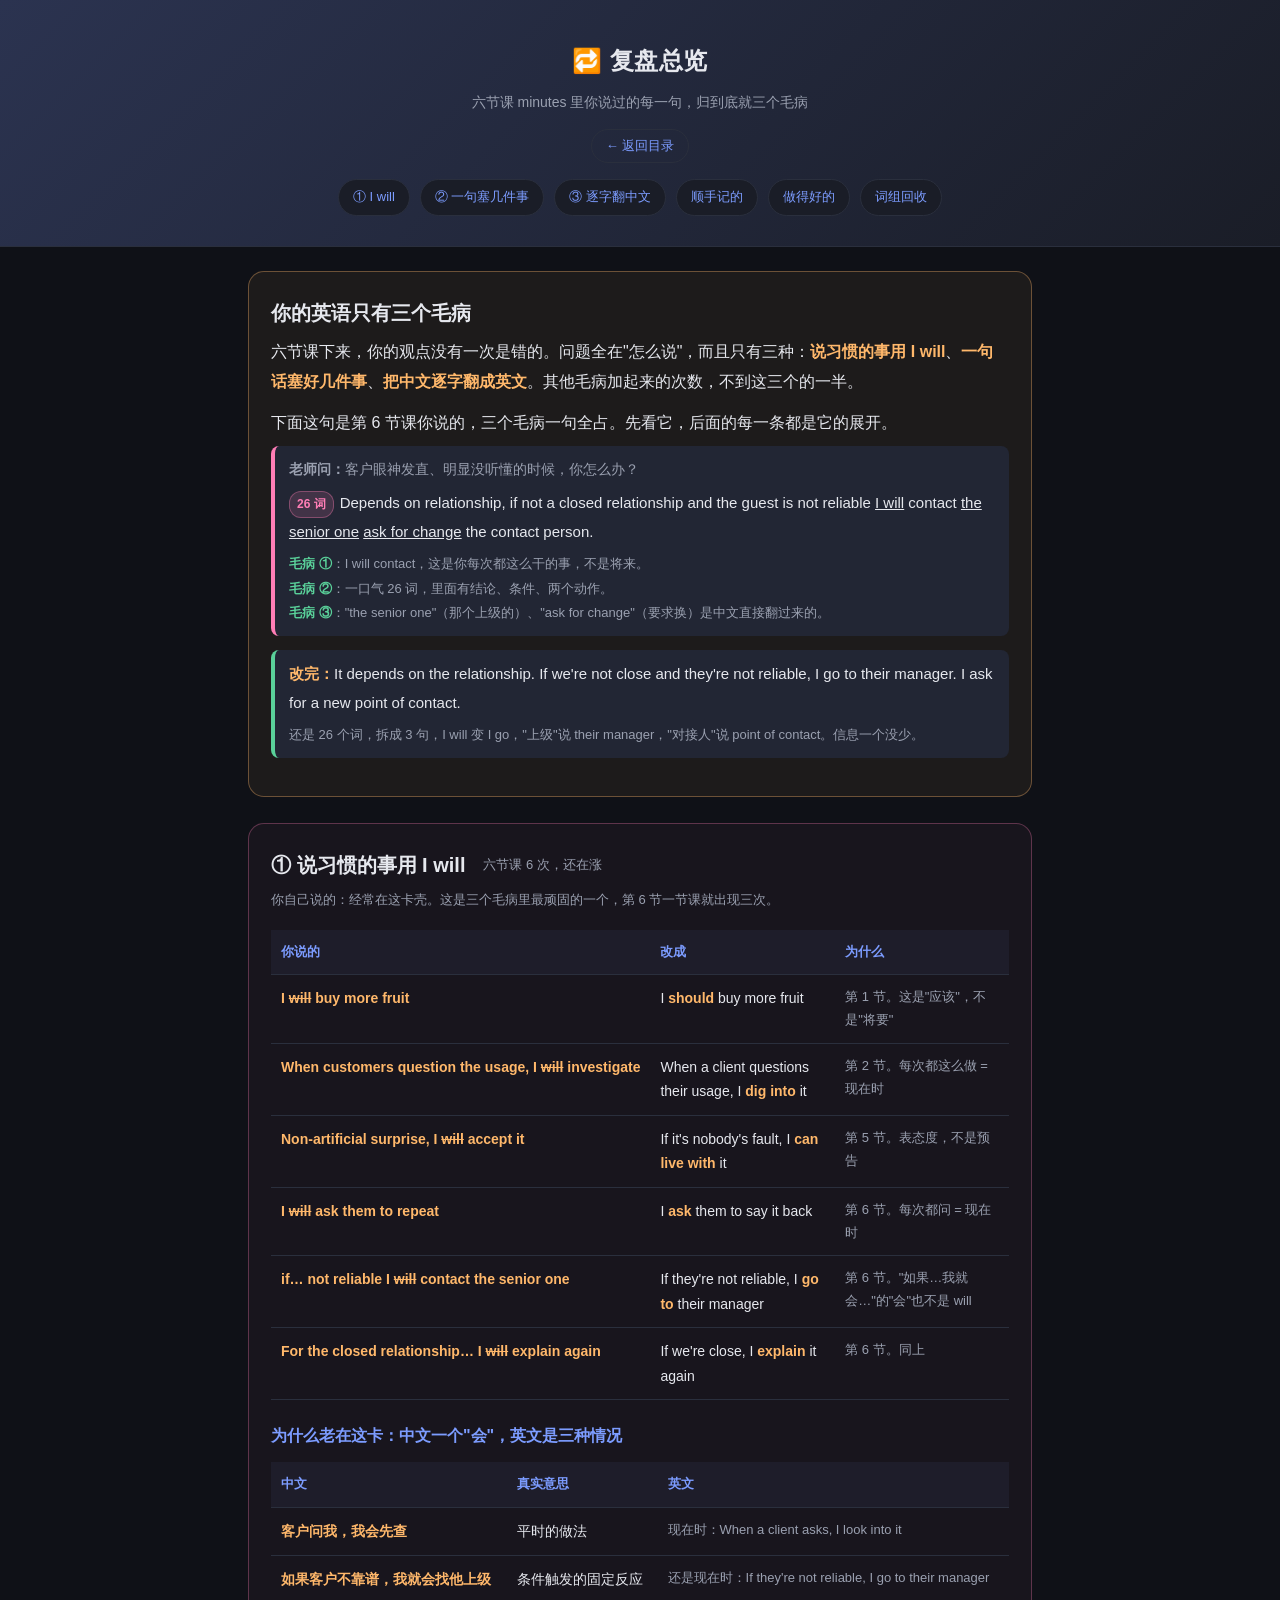
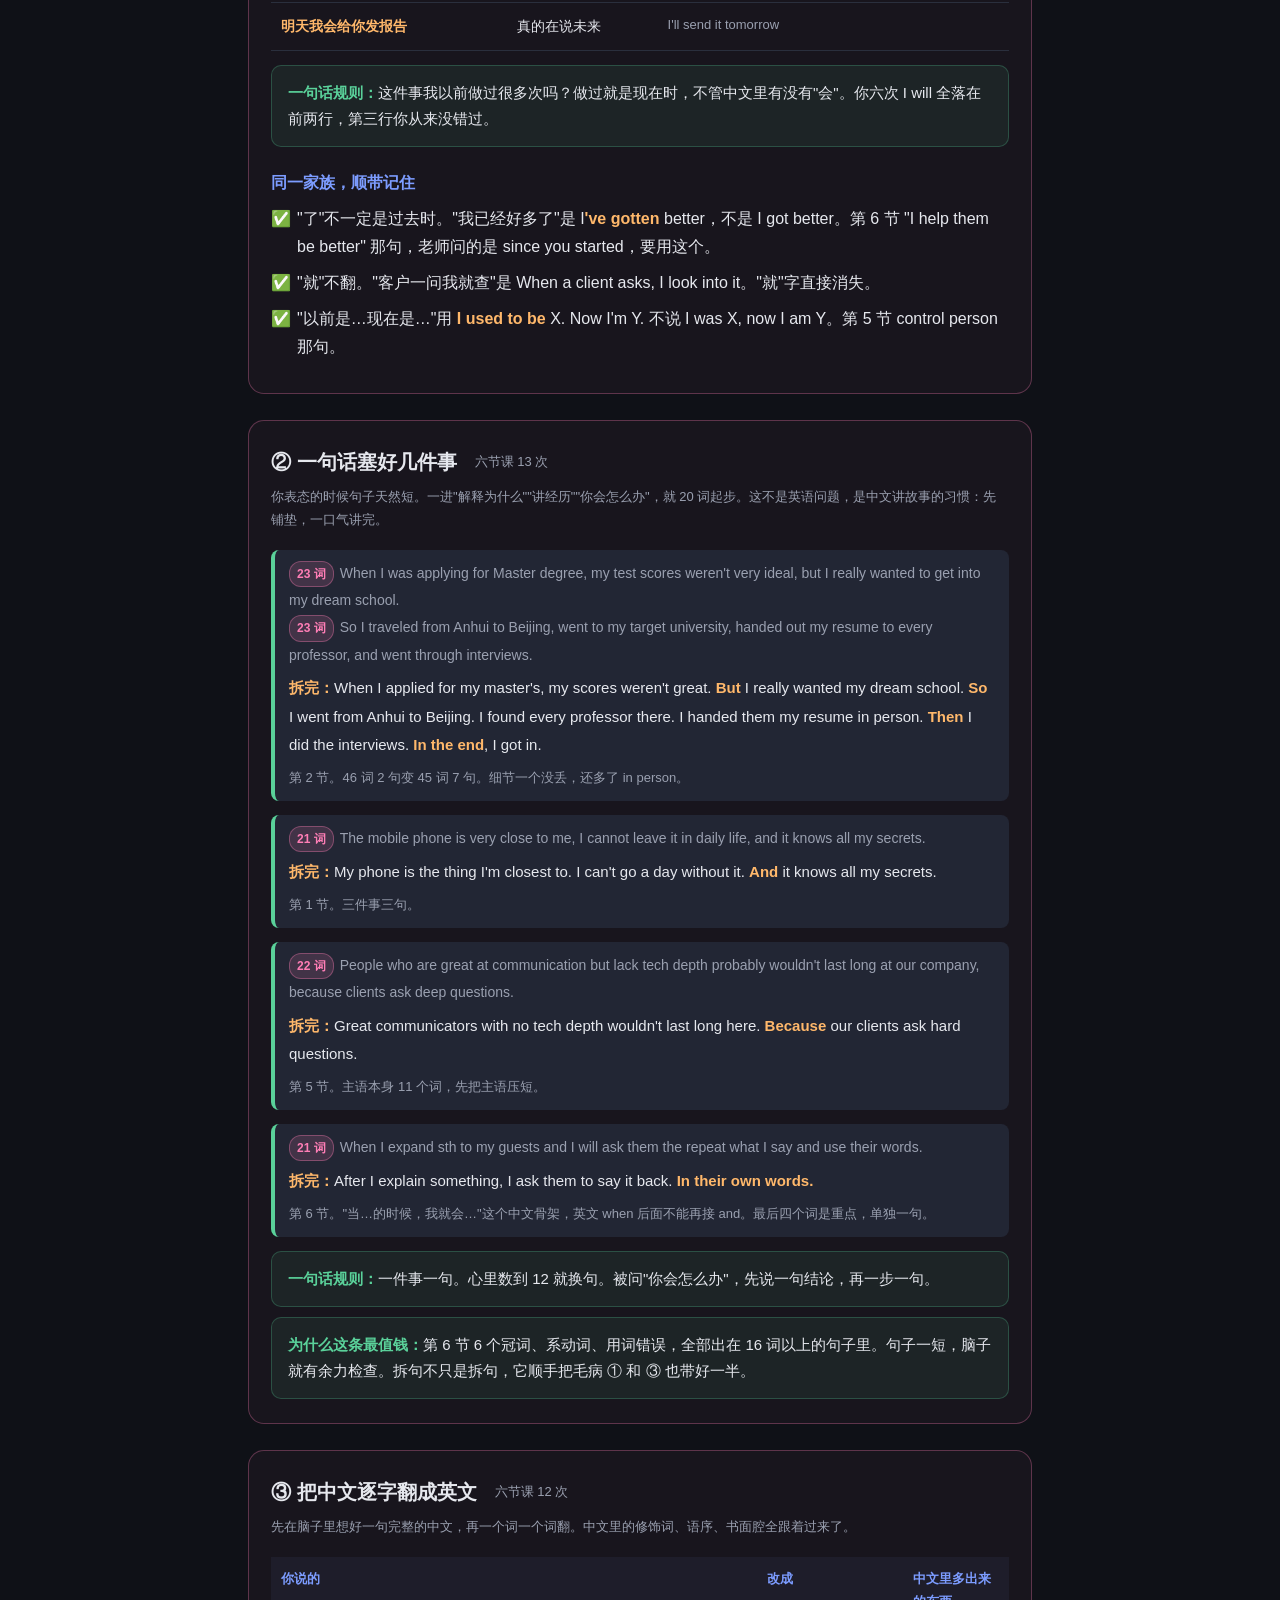
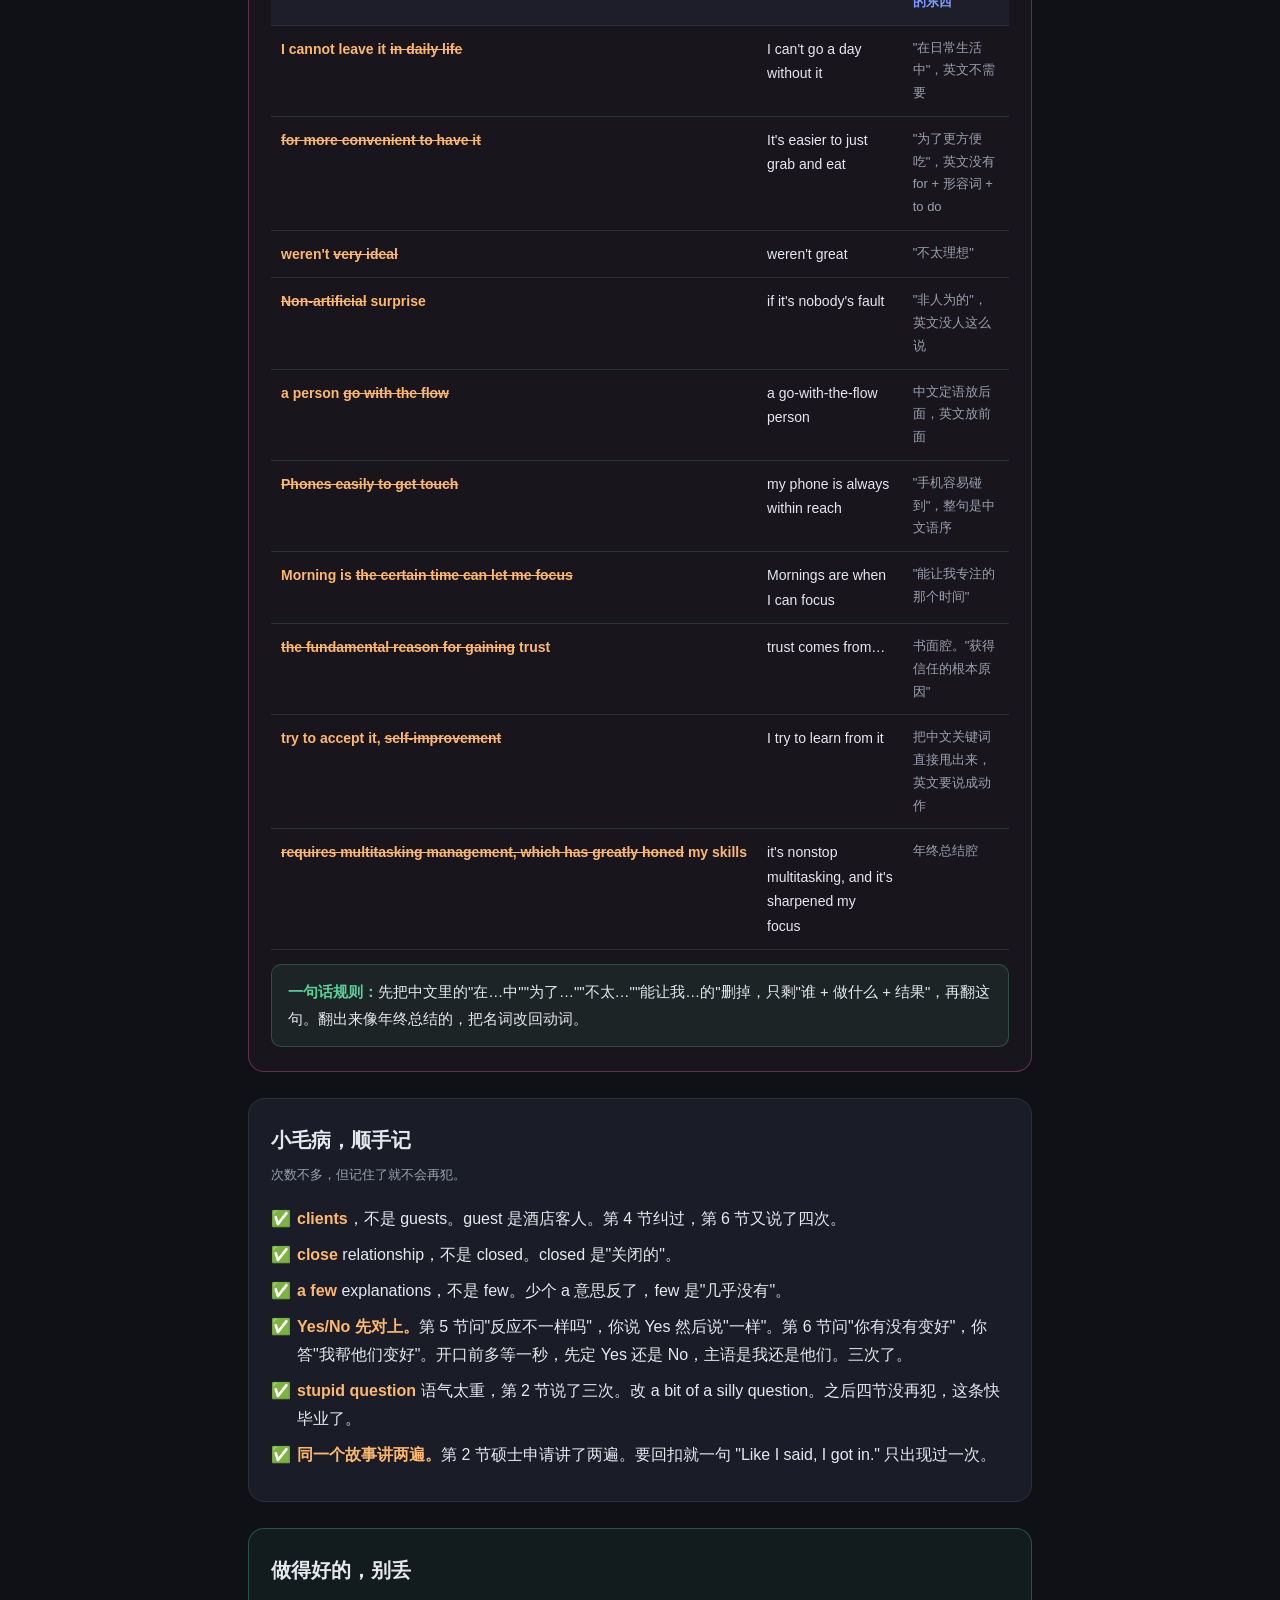
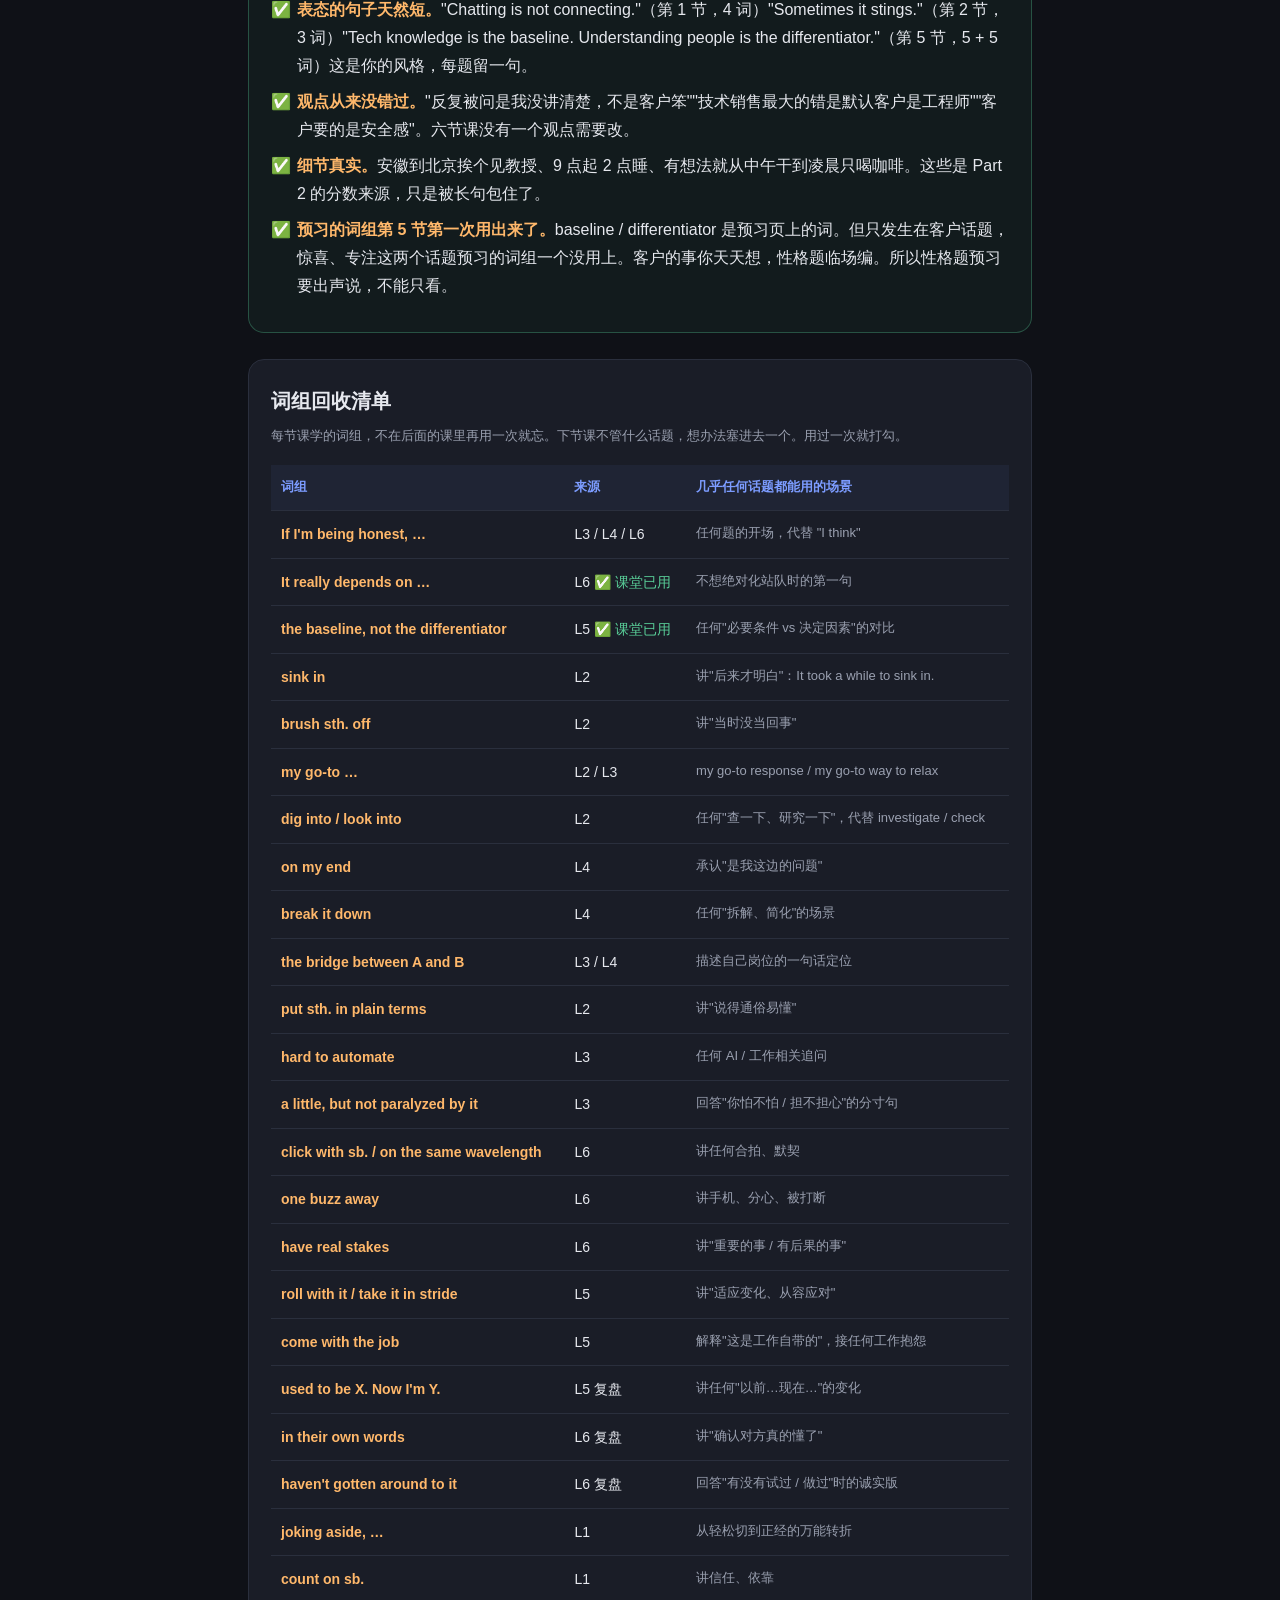
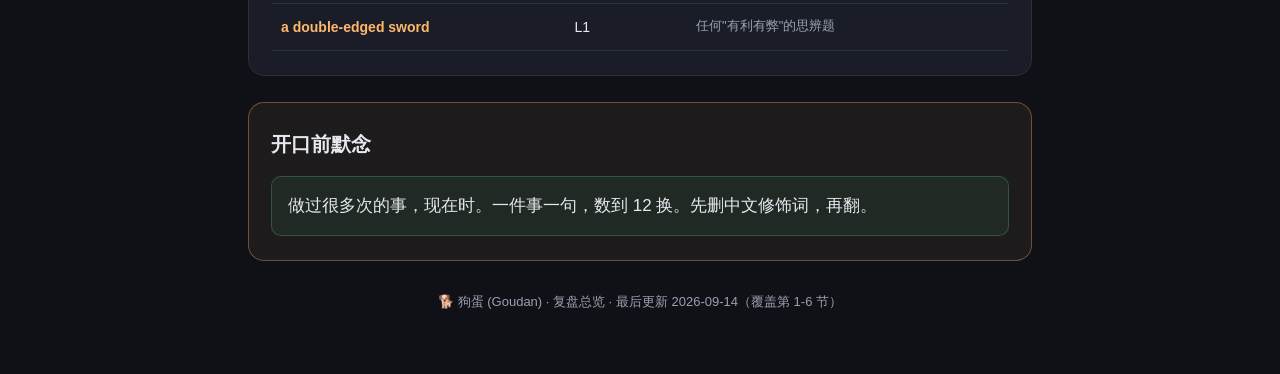
==== commit 20b79b91: "复盘总览重做为「三个毛病」版: 撤掉地图/分站/术语表, 只留 I will / 一句塞几件事 / 逐字翻中文 - review.html 全部重写: 开头一句原句三毛病全占 + 改后对照; 三个毛病" ====
--- a/review.html
+++ b/review.html
@@ -3,309 +3,173 @@
 <head>
 <meta charset="UTF-8">
 <meta name="viewport" content="width=device-width, initial-scale=1.0">
-<title>复盘总览 · 口语出口流水线（地图版）</title>
+<title>复盘总览 · 你的英语只有三个毛病</title>
 <link rel="stylesheet" href="style.css">
 </head>
 <body>
 <header>
   <h1>🔁 复盘总览</h1>
-  <p>六节课的 minutes 压成一张地图：先看整体，再拿你的一句原句走一遍，最后才是细节</p>
+  <p>六节课 minutes 里你说过的每一句，归到底就三个毛病</p>
   <a class="back" href="index.html">← 返回目录</a>
   <div class="toc">
-    <a href="#map">🗺️ 全景地图</a>
-    <a href="#walk">🚶 走一遍</a>
-    <a href="#details">🔍 细节（按站）</a>
-    <a href="#recycle">♻️ 弹药库</a>
-    <a href="#check">🎯 自检</a>
+    <a href="#one">① I will</a>
+    <a href="#two">② 一句塞几件事</a>
+    <a href="#three">③ 逐字翻中文</a>
+    <a href="#small">顺手记的</a>
+    <a href="#good">做得好的</a>
+    <a href="#recycle">词组回收</a>
   </div>
 </header>
 
 <div class="wrap">
 
-<!-- ========== 1. MAP ========== -->
-<section id="map" style="border-color:rgba(124,156,255,.35);background:rgba(124,156,255,.05)">
-  <h2>🗺️ 全景地图：一句英文是怎么出口的</h2>
-  <div class="sub">先不看任何错误。先看整条流水线长什么样、分几站、每站解决什么问题。六节课的 8 个错误模式和 4 个优势，全都挂在这 5 站上。</div>
-
+<section style="border-color:rgba(255,184,107,.35);background:rgba(255,184,107,.06)">
+  <h2>你的英语只有三个毛病</h2>
+  <p style="font-size:16px;line-height:1.9">
+    六节课下来，你的观点没有一次是错的。问题全在"怎么说"，而且只有三种：<b>说习惯的事用 I will</b>、<b>一句话塞好几件事</b>、<b>把中文逐字翻成英文</b>。其他毛病加起来的次数，不到这三个的一半。
+  </p>
+  <p style="font-size:16px;line-height:1.9;margin-top:10px">下面这句是第 6 节课你说的，三个毛病一句全占。先看它，后面的每一条都是它的展开。</p>
+
+  <div class="split" style="border-left-color:var(--pink)">
+    <div class="orig"><b style="color:var(--muted)">老师问：</b>客户眼神发直、明显没听懂的时候，你怎么办？</div>
+    <span class="wc bad">26 词</span>Depends on relationship, if not a closed relationship and the guest is not reliable <u>I will</u> contact <u>the senior one</u> <u>ask for change</u> the contact person.
+    <div class="note">
+      <b>毛病 ①</b>：I will contact，这是你每次都这么干的事，不是将来。<br>
+      <b>毛病 ②</b>：一口气 26 词，里面有结论、条件、两个动作。<br>
+      <b>毛病 ③</b>："the senior one"（那个上级的）、"ask for change"（要求换）是中文直接翻过来的。
+    </div>
+  </div>
+  <div class="split">
+    <b>改完：</b>It depends on the relationship. If we're not close and they're not reliable, I go to their manager. I ask for a new point of contact.
+    <div class="note">还是 26 个词，拆成 3 句，I will 变 I go，"上级"说 their manager，"对接人"说 point of contact。信息一个没少。</div>
+  </div>
+</section>
+
+<!-- ① -->
+<section id="one" style="border-color:rgba(255,126,182,.3);background:rgba(255,126,182,.04)">
+  <h2>① 说习惯的事用 I will<span class="tag" style="font-size:13px;color:var(--muted);font-weight:400;margin-left:10px">六节课 6 次，还在涨</span></h2>
+  <div class="sub">你自己说的：经常在这卡壳。这是三个毛病里最顽固的一个，第 6 节一节课就出现三次。</div>
+
+  <table>
+    <tr><th>你说的</th><th>改成</th><th>为什么</th></tr>
+    <tr><td>I <s>will</s> buy more fruit</td><td>I <b>should</b> buy more fruit</td><td>第 1 节。这是"应该"，不是"将要"</td></tr>
+    <tr><td>When customers question the usage, I <s>will</s> investigate</td><td>When a client questions their usage, I <b>dig into</b> it</td><td>第 2 节。每次都这么做 = 现在时</td></tr>
+    <tr><td>Non-artificial surprise, I <s>will</s> accept it</td><td>If it's nobody's fault, I <b>can live with</b> it</td><td>第 5 节。表态度，不是预告</td></tr>
+    <tr><td>I <s>will</s> ask them to repeat</td><td>I <b>ask</b> them to say it back</td><td>第 6 节。每次都问 = 现在时</td></tr>
+    <tr><td>if… not reliable I <s>will</s> contact the senior one</td><td>If they're not reliable, I <b>go to</b> their manager</td><td>第 6 节。"如果…我就会…"的"会"也不是 will</td></tr>
+    <tr><td>For the closed relationship… I <s>will</s> explain again</td><td>If we're close, I <b>explain</b> it again</td><td>第 6 节。同上</td></tr>
+  </table>
+
+  <h3>为什么老在这卡：中文一个"会"，英文是三种情况</h3>
+  <table>
+    <tr><th>中文</th><th>真实意思</th><th>英文</th></tr>
+    <tr><td>客户问我，我<b>会</b>先查</td><td>平时的做法</td><td>现在时：When a client asks, I look into it</td></tr>
+    <tr><td>如果客户不靠谱，我<b>就会</b>找他上级</td><td>条件触发的固定反应</td><td>还是现在时：If they're not reliable, I go to their manager</td></tr>
+    <tr><td>明天我<b>会</b>给你发报告</td><td>真的在说未来</td><td>I'll send it tomorrow</td></tr>
+  </table>
   <div class="golden">
-    <b>大白话类比：</b>这跟你回客户一个问题是同一条流水线。先听清他问什么（站 0），先给结论（站 1），把方案拆成几步（站 2），用他听得懂的话说（站 3），发出去之前检查一遍错别字（站 4）。你在工作里天天做这五步，只是换成英文的时候跳站了。
-  </div>
-
-  <div class="map">
-    <div class="station">
-      <div class="no">0</div>
-      <div>
-        <div class="name">听题 <small>Listen</small></div>
-        <div class="job">解决：我到底被问了什么？是非题还是流程题？主语是我还是他们？</div>
-        <div class="links">出问题的样子：<b>⑦ Yes/No 和内容打架</b> · 做对的样子：<i>暂无，这站是第 5 节才发现的</i></div>
-      </div>
-    </div>
-    <div class="arrow">↓ 听清了才能定观点</div>
-    <div class="station">
-      <div class="no">1</div>
-      <div>
-        <div class="name">定观点 <small>Point</small></div>
-        <div class="job">解决：我的立场一句话是什么？先说这句，再说别的。</div>
-        <div class="links">出问题的样子：<i>基本没有</i> · 做对的样子：<i>观点句天然短</i> · <i>观点方向从没错过</i></div>
-      </div>
-    </div>
-    <div class="arrow">↓ 观点定了，剩下的都是支撑</div>
-    <div class="station">
-      <div class="no">2</div>
-      <div>
-        <div class="name">拆信息 <small>Split</small></div>
-        <div class="job">解决：支撑观点要说几件事？一件事一句话，说完一句停一下。</div>
-        <div class="links">出问题的样子：<b>① 一句塞三个信息</b> · <b>⑥ 重讲同一个故事</b> · 做对的样子：<i>细节具体可信</i></div>
-      </div>
-    </div>
-    <div class="arrow">↓ 拆好的每一句，才拿去翻</div>
-    <div class="station">
-      <div class="no">3</div>
-      <div>
-        <div class="name">翻裸信息 <small>Translate</small></div>
-        <div class="job">解决：这句中文去掉修饰剩什么？用哪个词组说？</div>
-        <div class="links">出问题的样子：<b>③ 中文语序直译</b> · <b>⑧ 书面语上身</b> · 做对的样子：<i>预习词组开始落地</i></div>
-      </div>
-    </div>
-    <div class="arrow">↓ 翻完了，出口前过一下</div>
-    <div class="station">
-      <div class="no">4</div>
-      <div>
-        <div class="name">语法体检 <small>Polish</small></div>
-        <div class="job">解决：时态对不对？冠词、系动词在不在？用词轻重合适吗？</div>
-        <div class="links">出问题的样子：<b>② 习惯用 I will</b> · <b>④ 冠词 / 系动词 / 名词形式丢失</b> · <b>⑤ 用词太重</b></div>
-      </div>
-    </div>
-  </div>
-
-  <h3>🔗 站和站之间怎么连</h3>
+    <b>一句话规则：</b>这件事我以前做过很多次吗？做过就是现在时，不管中文里有没有"会"。你六次 I will 全落在前两行，第三行你从来没错过。
+  </div>
+
+  <h3>同一家族，顺带记住</h3>
   <ul class="tips">
-    <li><b>站 2 是总开关。</b>站 2 不拆，站 3、4 一定出问题：第 6 节 ④ 类错误 6 次，全部出在 16 词以上的长句里。句子一短，脑子就有余力检查冠词和时态。</li>
-    <li><b>站 0 错了，后面全对也没用。</b>第 5 节 "Yes, I treat them the same way" 句子本身没毛病，但 Yes 答反了。</li>
-    <li><b>站 1 你几乎不出错。</b>六节课的问题全在站 2、3、4，从来不在站 1。所以练习重心不是积累观点，是后面三站。</li>
+    <li>"了"不一定是过去时。"我已经好多了"是 I<b>'ve gotten</b> better，不是 I got better。第 6 节 "I help them be better" 那句，老师问的是 since you started，要用这个。</li>
+    <li>"就"不翻。"客户一问我就查"是 When a client asks, I look into it。"就"字直接消失。</li>
+    <li>"以前是…现在是…"用 <b>I used to be</b> X. Now I'm Y. 不说 I was X, now I am Y。第 5 节 control person 那句。</li>
   </ul>
-
-  <h3>📖 术语（只在这里定义一次）</h3>
+</section>
+
+<!-- ② -->
+<section id="two" style="border-color:rgba(255,126,182,.3);background:rgba(255,126,182,.04)">
+  <h2>② 一句话塞好几件事<span class="tag" style="font-size:13px;color:var(--muted);font-weight:400;margin-left:10px">六节课 13 次</span></h2>
+  <div class="sub">你表态的时候句子天然短。一进"解释为什么""讲经历""你会怎么办"，就 20 词起步。这不是英语问题，是中文讲故事的习惯：先铺垫，一口气讲完。</div>
+
+  <div class="split">
+    <div class="orig"><span class="wc bad">23 词</span>When I was applying for Master degree, my test scores weren't very ideal, but I really wanted to get into my dream school.<br>
+    <span class="wc bad">23 词</span>So I traveled from Anhui to Beijing, went to my target university, handed out my resume to every professor, and went through interviews.</div>
+    <b>拆完：</b>When I applied for my master's, my scores weren't great. <b>But</b> I really wanted my dream school. <b>So</b> I went from Anhui to Beijing. I found every professor there. I handed them my resume in person. <b>Then</b> I did the interviews. <b>In the end</b>, I got in.
+    <div class="note">第 2 节。46 词 2 句变 45 词 7 句。细节一个没丢，还多了 in person。</div>
+  </div>
+
+  <div class="split">
+    <div class="orig"><span class="wc bad">21 词</span>The mobile phone is very close to me, I cannot leave it in daily life, and it knows all my secrets.</div>
+    <b>拆完：</b>My phone is the thing I'm closest to. I can't go a day without it. <b>And</b> it knows all my secrets.
+    <div class="note">第 1 节。三件事三句。</div>
+  </div>
+
+  <div class="split">
+    <div class="orig"><span class="wc bad">22 词</span>People who are great at communication but lack tech depth probably wouldn't last long at our company, because clients ask deep questions.</div>
+    <b>拆完：</b>Great communicators with no tech depth wouldn't last long here. <b>Because</b> our clients ask hard questions.
+    <div class="note">第 5 节。主语本身 11 个词，先把主语压短。</div>
+  </div>
+
+  <div class="split">
+    <div class="orig"><span class="wc bad">21 词</span>When I expand sth to my guests and I will ask them the repeat what I say and use their words.</div>
+    <b>拆完：</b>After I explain something, I ask them to say it back. <b>In their own words.</b>
+    <div class="note">第 6 节。"当…的时候，我就会…"这个中文骨架，英文 when 后面不能再接 and。最后四个词是重点，单独一句。</div>
+  </div>
+
+  <div class="golden">
+    <b>一句话规则：</b>一件事一句。心里数到 12 就换句。被问"你会怎么办"，先说一句结论，再一步一句。
+  </div>
+  <div class="golden" style="margin-top:10px">
+    <b>为什么这条最值钱：</b>第 6 节 6 个冠词、系动词、用词错误，全部出在 16 词以上的句子里。句子一短，脑子就有余力检查。拆句不只是拆句，它顺手把毛病 ① 和 ③ 也带好一半。
+  </div>
+</section>
+
+<!-- ③ -->
+<section id="three" style="border-color:rgba(255,126,182,.3);background:rgba(255,126,182,.04)">
+  <h2>③ 把中文逐字翻成英文<span class="tag" style="font-size:13px;color:var(--muted);font-weight:400;margin-left:10px">六节课 12 次</span></h2>
+  <div class="sub">先在脑子里想好一句完整的中文，再一个词一个词翻。中文里的修饰词、语序、书面腔全跟着过来了。</div>
+
   <table>
-    <tr><th>术语</th><th>一句话</th><th>在地图哪站</th></tr>
-    <tr><td>叙事惯性</td><td>中文"先铺垫再抛结论"的讲法直接搬进英文，一句话讲完整个故事</td><td>站 2</td></tr>
-    <tr><td>12 词红线</td><td>一句英文超过 12 个词就拆成两句，说的时候心里数</td><td>站 2</td></tr>
-    <tr><td>裸信息</td><td>一句中文去掉"在…中""为了…""不太…"这些修饰，只剩 谁 + 做什么 + 结果</td><td>站 3</td></tr>
-    <tr><td>名词化</td><td>把动词说成名词，"gaining trust" 变 "the reason for gaining trust"，书面语的标志</td><td>站 3</td></tr>
-    <tr><td>comma splice</td><td>两个完整句子用逗号硬连，英文里算语法错，中文里很正常</td><td>站 2 → 4</td></tr>
-  </table>
-
-  <div class="whatif">
-    <b>🧪 检验：如果站 0 听错了 Yes/No，但后面四站全做对，会怎样？</b>
-    <div class="ans">句子漂亮，但答非所问。老师会愣一下再追问，你等于白说一轮。这就是为什么第 5 节新加了站 0，而且它排在最前面。</div>
-  </div>
-</section>
-
-<!-- ========== 2. WALK ========== -->
-<section id="walk" style="border-color:rgba(90,209,154,.3);background:rgba(90,209,154,.04)">
-  <h2>🚶 端到端走一遍：拿你的一句原句过五站</h2>
-  <div class="sub">用第 6 节课那句 26 词的原句（六节课最长）。每一步标注对应地图哪一站。看完这个例子，后面的细节就都有地方挂了。</div>
-
-  <div class="split" style="border-left-color:var(--pink)">
-    <div class="orig"><b style="color:var(--muted)">老师问：</b>The moment when a client's eyes go blank… <b style="color:var(--muted)">What do you do in that moment?</b></div>
-    <span class="wc bad">26 词</span><b style="color:var(--ink);font-weight:400">你说的：</b>Depends on relationship, if not a closed relationship and the guest is not reliable I will contact the senior one ask for change the contact person.
-  </div>
-
-  <table class="walk">
-    <tr><th>步骤</th><th>做什么</th><th>结果</th></tr>
-    <tr><td>第 1 步 <span class="loc">站 0 听题</span></td><td>问的是 "What do you do"。这是流程题，不是是非题。流程题的规则：先结论，再一步一句。主语是"我"。</td><td>心里定下：结论 + 几个步骤</td></tr>
-    <tr><td>第 2 步 <span class="loc">站 1 定观点</span></td><td>你的立场是"看关系"。这就是结论，先说它，5 个词。</td><td><b>It depends on the relationship.</b></td></tr>
-    <tr><td>第 3 步 <span class="loc">站 2 拆信息</span></td><td>原句剩下的部分装了三件事：条件（不亲近 + 不靠谱）、动作一（找上级）、动作二（换对接人）。三件事，三句话。</td><td>条件 ｜ 动作一 ｜ 动作二</td></tr>
-    <tr><td>第 4 步 <span class="loc">站 3 翻裸信息</span></td><td>每件事先说中文裸信息，再翻。"不亲近、不靠谱" → we're not close and they're not reliable。"找上级" → go to their manager（不是 the senior one）。"换对接人" → ask for a new point of contact（对接人的标准说法）。</td><td>三句英文，每句 ≤ 12 词</td></tr>
-    <tr><td>第 5 步 <span class="loc">站 4 语法体检</span></td><td>原句里的四个错这时候才处理，而且拆完之后它们自己就露出来了：I <s>will</s> contact → I <b>go</b>（习惯用现在时）；<s>closed</s> → <b>close</b>；<s>guest</s> → <b>client</b>；<s>ask for change</s> → <b>ask for a new</b>。</td><td>出口</td></tr>
-  </table>
-
-  <div class="split">
-    <b>拆后（4 句，最长 11 词）：</b><br>
-    It depends on the relationship. <b>If</b> we're not close and they're not reliable, I go to their manager. I ask for a new point of contact.
-    <div class="note">对比一下：原句 26 词 1 句 4 个语法错，拆后 26 词 3 句 0 个错。词数没变，信息一个没丢，语法错全消失。<b>不是因为你语法变好了，是因为句子短了脑子有余力。</b>这就是"站 2 是总开关"的意思。</div>
-  </div>
-
-  <h3>🚶 再走一个短的：表态题为什么天然短</h3>
-  <div class="split" style="border-left-color:var(--pink)">
-    <div class="orig"><b style="color:var(--muted)">老师问：</b>Are you more of a "control" person, or more go-with-the-flow?</div>
-    <span class="wc bad">16 词</span><b style="color:var(--ink);font-weight:400">你说的：</b>I was a control person, now I think I am a person go with the flow.
-  </div>
-  <table class="walk">
-    <tr><td>第 1 步 <span class="loc">站 0</span></td><td>二选一题，主语是我</td><td>选一边</td></tr>
-    <tr><td>第 2 步 <span class="loc">站 1</span></td><td>立场是"以前 A 现在 B"</td><td>两个短观点</td></tr>
-    <tr><td>第 3 步 <span class="loc">站 2</span></td><td>"以前"一句，"现在"一句</td><td>2 句</td></tr>
-    <tr><td>第 4 步 <span class="loc">站 3</span></td><td>"以前是" → used to be；"随波逐流的人" → 不要翻成 a person go with the flow，英文把它当形容词</td><td>I used to be a control freak. Now I go with the flow.</td></tr>
-    <tr><td>第 5 步 <span class="loc">站 4</span></td><td>拆完之后没什么可修的</td><td>7 + 6 词</td></tr>
-  </table>
-
-  <div class="whatif">
-    <b>🧪 检验：如果老师问的不是 "What do you do" 而是 "Do you go to their manager?"，这条流水线会怎样？</b>
-    <div class="ans">站 0 判定是非题，站 1 一句 "Not always" 就完了，站 2 几乎不需要。这就是为什么你答是非题从来不长，答流程题一定长。<b>问题不在你，在题型。</b>流程题天然多步，多步就要多句。</div>
-  </div>
-</section>
-
-<!-- ========== 3. DETAILS ========== -->
-<section id="details">
-  <h2>🔍 细节：8 个错误模式 + 4 个优势，按站排</h2>
-  <div class="sub">每个模式前面都标了"地图哪一站 · 例子第几步"。看细节的时候先看标签，回到地图上找位置，再看内容。计数基于第 1、2、4、5、6 节 minutes，出现 ≥2 次才算模式。</div>
-
-  <!-- 站 0 -->
-  <h3 class="hsta">站 0 · 听题 <span class="loc">例子第 1 步</span></h3>
-  <div class="pattern">
-    <div class="ptitle">⑦ Yes/No 和内容打架 · 听题只听一半<span class="tag">第 5 节 ×2 · 第 6 节 ×1 · 新模式</span></div>
-    <ul>
-      <li>L5: 问 "Do you react <i>differently</i>?"，答 "<s>Yes</s>, I treat them both in the same way" → 内容是"一样"，开头应该是 <b>No</b></li>
-      <li>L5: 问"懂技术但不会沟通的人"，答成"会沟通但不懂技术的人" → 反着答可以，但要先说一句 <b>"The opposite is actually more common here."</b></li>
-      <li>L6: 问 "Have <i>you</i> gotten better?"，答 "I help <i>them</i> be better" → 先答自己：<b>I've gotten a lot better at it.</b></li>
-    </ul>
-    <div class="fix"><b>对策：</b>三次都是听到关键词就开始组织答案。开口前多等一秒，先在心里确定两件事：<b>Yes 还是 No？主语是我还是他们？</b></div>
-  </div>
-  <div class="whatif">
-    <b>🧪 如果站 0 多等一秒，会损失什么？</b>
-    <div class="ans">几乎不损失。一秒的停顿在口语里听起来是"在思考"，比答反了再改口自然得多。</div>
-  </div>
-
-  <!-- 站 1 -->
-  <h3 class="hsta">站 1 · 定观点 <span class="loc">例子第 2 步</span></h3>
-  <div class="pattern keep">
-    <div class="ptitle">✅ 观点句天然短、有力</div>
-    <ul>
-      <li>L1: <b>"Chatting is not connecting."</b> (4 词)</li>
-      <li>L2: <b>"Sometimes it stings."</b> (3 词)</li>
-      <li>L4: "按部就班很危险，容易被取代" → <b>"You get replaced."</b></li>
-      <li>L5: <b>"Tech knowledge is the baseline. Understanding people is the differentiator."</b> (5 + 5 词)</li>
-      <li>L6: "Customers often ask why you can't do things that others can." (11 词)</li>
-    </ul>
-    <div class="fix">这是你的<b>标志性风格</b>：一个词组就是一个观点。考官记得住这种句子，记不住范文里的长句。每题至少留一句这样的。</div>
-  </div>
-  <div class="pattern keep">
-    <div class="ptitle">✅ 观点方向从来没错过</div>
-    <ul>
-      <li>L1: "AI 不会让我孤独，因为我知道它不是真的"</li>
-      <li>L2: "反复被问 = 我没讲清楚，不是客户笨"</li>
-      <li>L4: "技术销售的根因错误是默认客户是工程师"</li>
-      <li>L5: "客户要的是安全感，是知道有人在替他们操心"</li>
-      <li>L6: "让客户用自己的话复述一遍" —— 比范文的 spell it out 更具体的工作方法论</li>
-    </ul>
-    <div class="fix">六节课下来，问题<b>全部在"怎么说"，从来不在"想什么"</b>。这一站不用练。</div>
-  </div>
-  <div class="whatif">
-    <b>🧪 如果跳过站 1，直接从站 2 开始讲经历，会怎样？</b>
-    <div class="ans">就是第 2 节的硕士申请故事：细节全对，但听的人不知道你要证明什么，讲到一半你自己也忘了，于是又讲了一遍（模式 ⑥）。观点句是后面所有句子的锚。</div>
-  </div>
-
-  <!-- 站 2 -->
-  <h3 class="hsta">站 2 · 拆信息 <span class="loc">例子第 3 步</span></h3>
-  <div class="pattern">
-    <div class="ptitle">① 一句塞三个信息（叙事惯性）<span class="tag">第 1 节 ×2 · 第 2 节 ×4 · 第 4 节 ×2 · 第 5 节 ×1 · 第 6 节 ×4</span></div>
-    <ul>
-      <li>L1: "The mobile phone is very close to me, I cannot leave it in daily life, and it knows all my secrets." (21 词)</li>
-      <li>L2: 硕士申请故事，两句各 23 词</li>
-      <li>L2: "When customers question the usage, I will investigate… and assist them in…" (20 词)</li>
-      <li>L5: "People who are great at communication but lack tech depth probably wouldn't last long…" (22 词，主语就 11 词)</li>
-      <li>L6: "Depends on relationship, if not a closed relationship…" (<b>26 词</b>，就是上面走过的那句)</li>
-    </ul>
-    <div class="fix"><b>对策：</b>表态时你天然短句，一进"解释 / 讲经历 / 讲流程"就 20 词起步。讲之前先拆"背景 / 行动 / 结果"或"结论 / 条件 / 动作"，每段说完停一下。心里数到 12 就换句。<b>第 6 节新发现：</b>四句超长全出在 "What do you do…" 流程题下。</div>
-  </div>
-  <div class="pattern">
-    <div class="ptitle">⑥ 紧张时重讲同一个故事<span class="tag">第 2 节 ×1 · 第 5、6 节无新增 ✅</span></div>
-    <ul><li>L2: 硕士申请故事完整讲了两遍</li></ul>
-    <div class="fix"><b>对策：</b>要回扣前面说过的，用一句 "Like I said, I got in." 带过去，然后往前走。只出现一次，观察中。</div>
-  </div>
-  <div class="pattern keep">
-    <div class="ptitle">✅ 细节具体、可信</div>
-    <ul>
-      <li>L2: 从安徽到北京、见每个教授、递简历</li>
-      <li>L4: 9 点起 2 点睡、上一份工作 8 点到 12 点居家</li>
-      <li>L6: 有想法就从中午干到凌晨，中间只喝咖啡</li>
-    </ul>
-    <div class="fix">Part 2 的分数一半来自细节。你有细节，只是被长句包住了。这一站拆开之后，细节反而更突出。</div>
-  </div>
-  <div class="whatif">
-    <b>🧪 如果跳过站 2 直接翻，会怎样？</b>
-    <div class="ans">就是例子里的原句：26 词 + 4 个语法错。而且后半句丢主语（第 6 节 "and need to know the new logic"），因为说到一半忘了主语是谁。站 2 不拆，站 3、4 的错误是必然的，不是偶然的。</div>
-  </div>
-
-  <!-- 站 3 -->
-  <h3 class="hsta">站 3 · 翻裸信息 <span class="loc">例子第 4 步</span></h3>
-  <div class="pattern">
-    <div class="ptitle">③ 中文语序直译<span class="tag">第 1 节 ×2 · 第 2 节 ×1 · 第 4 节 ×1 · 第 5 节 ×2 · 第 6 节 ×3</span></div>
-    <ul>
-      <li>L1: "in daily life"（在日常生活中）→ 英文不需要，删</li>
-      <li>L1: "for more convenient to have it"（为了更方便吃）→ <b>It's easier to</b> just grab and eat</li>
-      <li>L2: "weren't very ideal"（不太理想）→ <b>weren't great</b></li>
-      <li>L4: "sounds guests' emotional" → Is it the product? <b>Or is it</b> how the client feels?</li>
-      <li>L5: "Non-artificial surprise"（非人为的惊喜）→ if it's <b>nobody's fault</b></li>
-      <li>L5: "a person go with the flow" → a <b>go-with-the-flow</b> person</li>
-      <li>L6: "Phones easily to get touch"（手机容易碰到）→ my phone is always <b>within reach</b></li>
-      <li>L6: "Morning is the certain time can let me focus" → Mornings are <b>when I can focus</b></li>
-    </ul>
-    <div class="fix"><b>对策：</b>全是"先想好完整中文句再逐字翻"的产物。先说中文裸信息（去掉"在…中""为了…""不太…""能让我…的"），再翻裸信息。</div>
-  </div>
-  <div class="pattern">
-    <div class="ptitle">⑧ 书面语上身（把口语说成年终总结）<span class="tag">第 5 节 ×2 · 第 6 节 ×1 · 新模式</span></div>
-    <ul>
-      <li>L5: "the fundamental reason for gaining trust" → trust <b>comes from</b> understanding them</li>
-      <li>L5: "try to accept it, self-improvement" → I try to <b>learn from it</b></li>
-      <li>L6: "requires multitasking management, which has greatly honed my skills" → it's nonstop multitasking, and it's <b>sharpened</b> my focus</li>
-    </ul>
-    <div class="fix"><b>对策：</b>名词化结构一律改回动词。口语里动词比名词有力，也短。</div>
-  </div>
-  <div class="pattern keep">
-    <div class="ptitle">✅ 预习词组开始落地了<span class="tag">第 5 节首次</span></div>
-    <ul>
-      <li>L5: baseline / differentiator 是预习页上的词，课堂原样说出来</li>
-      <li>L6: "It depends" 是预习页第一句</li>
-    </ul>
-    <div class="fix">第 5 节第一次看到"预习 → 课堂"闭环。<b>但只发生在客户话题上</b>，性格话题预习的词组一个没用上。客户话题你脑子里已经有地图，词组有地方挂；性格话题没地图，词组就是散的细节。所以预习要<b>先看地图再背词组，每题挑两个出声说三遍</b>。</div>
-  </div>
-  <div class="whatif">
-    <b>🧪 如果站 3 只翻裸信息、不用任何预习词组，会怎样？</b>
-    <div class="ans">句子会对，但平。"I go to their manager" 对，"I escalate it" 更像行内人。词组是站 3 的弹药，下面 ♻️ 那张表就是弹药库。没弹药不会错，有弹药会加分。</div>
-  </div>
-
-  <!-- 站 4 -->
-  <h3 class="hsta">站 4 · 语法体检 <span class="loc">例子第 5 步</span></h3>
-  <div class="pattern">
-    <div class="ptitle">② 日常习惯用 I will<span class="tag">第 1 节 ×1 · 第 2 节 ×1 · 第 5 节 ×1 · 第 6 节 ×3 · <b style="color:var(--pink)">累计 6 次，最顽固</b></span></div>
-    <ul>
-      <li>L1: "I <s>will</s> buy more fruit…" → I <b>should</b> buy more fruit</li>
-      <li>L2: "When customers question the usage, I <s>will</s> investigate…" → I <b>dig into</b></li>
-      <li>L5: "Non-artificial surprise, I <s>will</s> accept it" → I <b>can live with</b> it</li>
-      <li>L6: "I <s>will</s> ask / I <s>will</s> contact / I <s>will</s> explain" → I <b>ask</b> / I <b>go to</b> / I <b>explain</b></li>
-    </ul>
-    <div class="fix"><b>对策：</b>中文"我会…"不等于英文 will。描述"我平时怎么做"一律一般现在时：When X, I do Y。<b>第 6 节补一条：</b>"如果…我就会…"也是现在时：If X, I do Y。中文"就会"里的"会"是陷阱。</div>
-  </div>
-  <div class="pattern">
-    <div class="ptitle">④ 名词形式 / 冠词 / 系动词丢失<span class="tag">第 2 节 ×1 · 第 4 节 ×1 · 第 5 节 ×2 · 第 6 节 ×6</span></div>
-    <ul>
-      <li>L2: "applying for <s>Master degree</s>" → applying for <b>my master's</b></li>
-      <li>L4 / L6: "<s>guests</s>" ×5 → <b>clients</b>（guest 是酒店客人；第 4 节纠过，第 6 节又来 4 次）</li>
-      <li>L5: "It <s>_</s> enough for me" / "I often <s>_</s> facing" → It<b>'s</b> enough / I<b>'m</b> often facing</li>
-      <li>L6: "<s>closed</s> relationship" → <b>close</b> relationship</li>
-      <li>L6: "I have <s>few</s> customize explanations" → I have <b>a few tailored</b> explanations（few 没有 a，意思是"几乎没有"，说反了）</li>
-    </ul>
-    <div class="fix"><b>对策：</b>这一类几乎全出在长句里，根子在站 2。另外三个词直接背死：<b>clients</b>（不是 guests）、<b>close</b>（不是 closed）、<b>a few</b>（不是 few）。</div>
-  </div>
-  <div class="pattern">
-    <div class="ptitle">⑤ 用词太重、太直（stupid / cause）<span class="tag">第 1 节 ×1 · 第 2 节 ×3 · 第 4-6 节无新增 ✅</span></div>
-    <ul>
-      <li>L2: 直接说 "stupid question" 三次 → <b>a bit of a silly question</b> / 加引号 "stupid"</li>
-      <li>L1: "cause I never change it" → because，或者直接断句</li>
-    </ul>
-    <div class="fix"><b>对策：</b>观点没错，是语气问题。对客户 / 他人的评价前面加缓冲：a bit / at first glance / kind of。连续三节没再出现，快毕业了。</div>
-  </div>
-  <div class="whatif">
-    <b>🧪 如果只做站 4、不做站 2，把原句的四个语法错都改对但不拆句，会怎样？</b>
-    <div class="ans">得到一句 26 词、语法全对的句子。听的人还是跟不上，因为一句话里有条件、两个动作和一个结论。语法对了不等于说清楚了。站 4 是最后一道关，不是第一道。</div>
-  </div>
-</section>
-
-<!-- ========== 4. RECYCLE ========== -->
+    <tr><th>你说的</th><th>改成</th><th>中文里多出来的东西</th></tr>
+    <tr><td>I cannot leave it <s>in daily life</s></td><td>I can't go a day without it</td><td>"在日常生活中"，英文不需要</td></tr>
+    <tr><td><s>for more convenient to have it</s></td><td>It's easier to just grab and eat</td><td>"为了更方便吃"，英文没有 for + 形容词 + to do</td></tr>
+    <tr><td>weren't <s>very ideal</s></td><td>weren't great</td><td>"不太理想"</td></tr>
+    <tr><td><s>Non-artificial</s> surprise</td><td>if it's nobody's fault</td><td>"非人为的"，英文没人这么说</td></tr>
+    <tr><td>a person <s>go with the flow</s></td><td>a go-with-the-flow person</td><td>中文定语放后面，英文放前面</td></tr>
+    <tr><td><s>Phones easily to get touch</s></td><td>my phone is always within reach</td><td>"手机容易碰到"，整句是中文语序</td></tr>
+    <tr><td>Morning is <s>the certain time can let me focus</s></td><td>Mornings are when I can focus</td><td>"能让我专注的那个时间"</td></tr>
+    <tr><td><s>the fundamental reason for gaining</s> trust</td><td>trust comes from…</td><td>书面腔。"获得信任的根本原因"</td></tr>
+    <tr><td>try to accept it, <s>self-improvement</s></td><td>I try to learn from it</td><td>把中文关键词直接甩出来，英文要说成动作</td></tr>
+    <tr><td><s>requires multitasking management, which has greatly honed</s> my skills</td><td>it's nonstop multitasking, and it's sharpened my focus</td><td>年终总结腔</td></tr>
+  </table>
+
+  <div class="golden">
+    <b>一句话规则：</b>先把中文里的"在…中""为了…""不太…""能让我…的"删掉，只剩"谁 + 做什么 + 结果"，再翻这句。翻出来像年终总结的，把名词改回动词。
+  </div>
+</section>
+
+<!-- 顺手记 -->
+<section id="small">
+  <h2>小毛病，顺手记</h2>
+  <div class="sub">次数不多，但记住了就不会再犯。</div>
+  <ul class="tips">
+    <li><b>clients</b>，不是 guests。guest 是酒店客人。第 4 节纠过，第 6 节又说了四次。</li>
+    <li><b>close</b> relationship，不是 closed。closed 是"关闭的"。</li>
+    <li><b>a few</b> explanations，不是 few。少个 a 意思反了，few 是"几乎没有"。</li>
+    <li><b>Yes/No 先对上。</b>第 5 节问"反应不一样吗"，你说 Yes 然后说"一样"。第 6 节问"你有没有变好"，你答"我帮他们变好"。开口前多等一秒，先定 Yes 还是 No，主语是我还是他们。三次了。</li>
+    <li><b>stupid question</b> 语气太重，第 2 节说了三次。改 a bit of a silly question。之后四节没再犯，这条快毕业了。</li>
+    <li><b>同一个故事讲两遍。</b>第 2 节硕士申请讲了两遍。要回扣就一句 "Like I said, I got in." 只出现过一次。</li>
+  </ul>
+</section>
+
+<!-- 做得好的 -->
+<section id="good" style="border-color:rgba(90,209,154,.3);background:rgba(90,209,154,.05)">
+  <h2>做得好的，别丢</h2>
+  <ul class="tips">
+    <li><b>表态的句子天然短。</b>"Chatting is not connecting."（第 1 节，4 词）"Sometimes it stings."（第 2 节，3 词）"Tech knowledge is the baseline. Understanding people is the differentiator."（第 5 节，5 + 5 词）这是你的风格，每题留一句。</li>
+    <li><b>观点从来没错过。</b>"反复被问是我没讲清楚，不是客户笨""技术销售最大的错是默认客户是工程师""客户要的是安全感"。六节课没有一个观点需要改。</li>
+    <li><b>细节真实。</b>安徽到北京挨个见教授、9 点起 2 点睡、有想法就从中午干到凌晨只喝咖啡。这些是 Part 2 的分数来源，只是被长句包住了。</li>
+    <li><b>预习的词组第 5 节第一次用出来了。</b>baseline / differentiator 是预习页上的词。但只发生在客户话题，惊喜、专注这两个话题预习的词组一个没用上。客户的事你天天想，性格题临场编。所以性格题预习要出声说，不能只看。</li>
+  </ul>
+</section>
+
+<!-- 词组回收 -->
 <section id="recycle">
-  <h2>♻️ 站 3 弹药库：词组回收清单</h2>
-  <div class="sub">每节课学的词组，不在后面的课里再用一次就会忘。这是"下节课不管什么话题都想办法塞进去一个"的清单。用过一次就打勾。位置：<span class="loc" style="margin-left:0">站 3 翻裸信息</span></div>
+  <h2>词组回收清单</h2>
+  <div class="sub">每节课学的词组，不在后面的课里再用一次就忘。下节课不管什么话题，想办法塞进去一个。用过一次就打勾。</div>
   <table class="recycle">
     <tr><th>词组</th><th>来源</th><th>几乎任何话题都能用的场景</th></tr>
     <tr><td>If I'm being honest, …</td><td>L3 / L4 / L6</td><td>任何题的开场，代替 "I think"</td></tr>
@@ -335,30 +199,17 @@
   </table>
 </section>
 
-<!-- ========== 5. CHECK ========== -->
-<section id="check" style="border-color:rgba(255,184,107,.35);background:rgba(255,184,107,.06)">
-  <h2>🎯 开口前 10 秒自检：五站压成五句</h2>
-  <div class="sub">整张地图压成五条，一站一条。考试 / 上课开口前过一遍。</div>
-  <ul class="tips">
-    <li><span class="loc" style="margin-left:0;margin-right:6px">站 0</span><b>Yes/No 先对上。</b>听完题再开口。是非题还是流程题？主语是我还是他们？</li>
-    <li><span class="loc" style="margin-left:0;margin-right:6px">站 1</span><b>先一句观点。</b>短的。像 "Chatting is not connecting" 那样。</li>
-    <li><span class="loc" style="margin-left:0;margin-right:6px">站 2</span><b>要讲经历或流程？先拆段。</b>一件事一句。数到 12 换句。</li>
-    <li><span class="loc" style="margin-left:0;margin-right:6px">站 3</span><b>说中文裸信息再翻。</b>"在…中""为了…""不太…"先删掉。名词改回动词。</li>
-    <li><span class="loc" style="margin-left:0;margin-right:6px">站 4</span><b>说习惯用现在时。</b>When X, I do Y。If X, I do Y。不说 I will。clients / close / a few。</li>
-  </ul>
-  <div class="golden" style="margin-top:16px">
-    <b>一句话版：</b>是非先对上，观点先短，故事拆段，直译先剥壳，习惯现在时。
-  </div>
-  <div class="whatif">
-    <b>🧪 最后一个检验：下节课如果只允许你改一站，改哪一站收益最大？</b>
-    <div class="ans">站 2。因为它是总开关：站 2 拆开，站 4 的错误自动少一半（第 6 节的证据），站 3 的直译也更容易被自己听出来。站 1 你已经会了，站 0 只要多等一秒。</div>
+<section style="border-color:rgba(255,184,107,.35);background:rgba(255,184,107,.06)">
+  <h2>开口前默念</h2>
+  <div class="golden" style="font-size:17px">
+    做过很多次的事，现在时。一件事一句，数到 12 换。先删中文修饰词，再翻。
   </div>
 </section>
 
 </div>
 
 <footer>
-  🐕 狗蛋 (Goudan) · 复盘总览（地图版） · 最后更新 2026-09-13（覆盖第 1-6 节）
+  🐕 狗蛋 (Goudan) · 复盘总览 · 最后更新 2026-09-14（覆盖第 1-6 节）
 </footer>
 
 </body>
--- a/style.css
+++ b/style.css
@@ -63,32 +63,3 @@
 .pattern .fix{color:var(--green);font-size:14px;margin-top:6px}
 .keep .ptitle{color:var(--green)}
 table.recycle td:first-child{white-space:normal}
-
-/* ---- 全局型复盘：地图 / 走流程 / 定位标签 / 检验 ---- */
-.map{display:flex;flex-direction:column;gap:8px;margin-top:14px}
-.station{display:grid;grid-template-columns:44px 1fr;gap:12px;background:var(--card2);border:1px solid var(--line);border-radius:12px;padding:12px 14px}
-.station .no{width:44px;height:44px;border-radius:50%;display:flex;align-items:center;justify-content:center;font-weight:700;font-size:15px;background:rgba(124,156,255,.15);color:var(--accent);border:1px solid rgba(124,156,255,.35)}
-.station .name{font-weight:600;font-size:16px;color:var(--ink)}
-.station .name small{color:var(--muted);font-weight:400;font-size:13px;margin-left:8px}
-.station .job{font-size:14px;color:var(--ink);margin-top:2px}
-.station .links{font-size:13px;color:var(--muted);margin-top:4px}
-.station .links b{color:var(--pink);font-weight:600}.station .links i{color:var(--green);font-style:normal;font-weight:600}
-.arrow{text-align:center;color:var(--muted);font-size:13px;margin:-2px 0}
-.loc{display:inline-block;font-size:12px;padding:2px 9px;border-radius:12px;background:rgba(124,156,255,.12);color:var(--accent);border:1px solid rgba(124,156,255,.3);font-weight:500;margin-left:8px;vertical-align:middle}
-.term{border-bottom:1px dashed var(--accent2);cursor:help}
-.whatif{background:rgba(255,184,107,.07);border:1px dashed rgba(255,184,107,.4);border-radius:10px;padding:12px 14px;margin-top:16px;font-size:14px}
-.whatif b{color:var(--accent2)}
-.whatif .ans{color:var(--muted);margin-top:6px}
-.walk td:first-child{white-space:nowrap;color:var(--accent);font-weight:600}
-.walk td:nth-child(3){color:var(--ink);font-size:14px}
-.hsta{font-size:17px;color:var(--ink);margin-top:28px;padding-top:18px;border-top:1px dashed var(--line)}
-.hsta:first-of-type{margin-top:8px;padding-top:0;border-top:none}
-@media(max-width:560px){
-  .walk,.walk tbody{display:block}
-  .walk tr{display:block;border-bottom:1px solid var(--line);padding:10px 0}
-  .walk tr:first-child:has(th){display:none}
-  .walk th{display:none}
-  .walk td{display:block;border:none;padding:2px 0;white-space:normal}
-  .walk td:nth-child(3){color:var(--accent2);font-weight:600;margin-top:4px}
-  .walk td:nth-child(3)::before{content:"→ ";color:var(--muted);font-weight:400}
-}
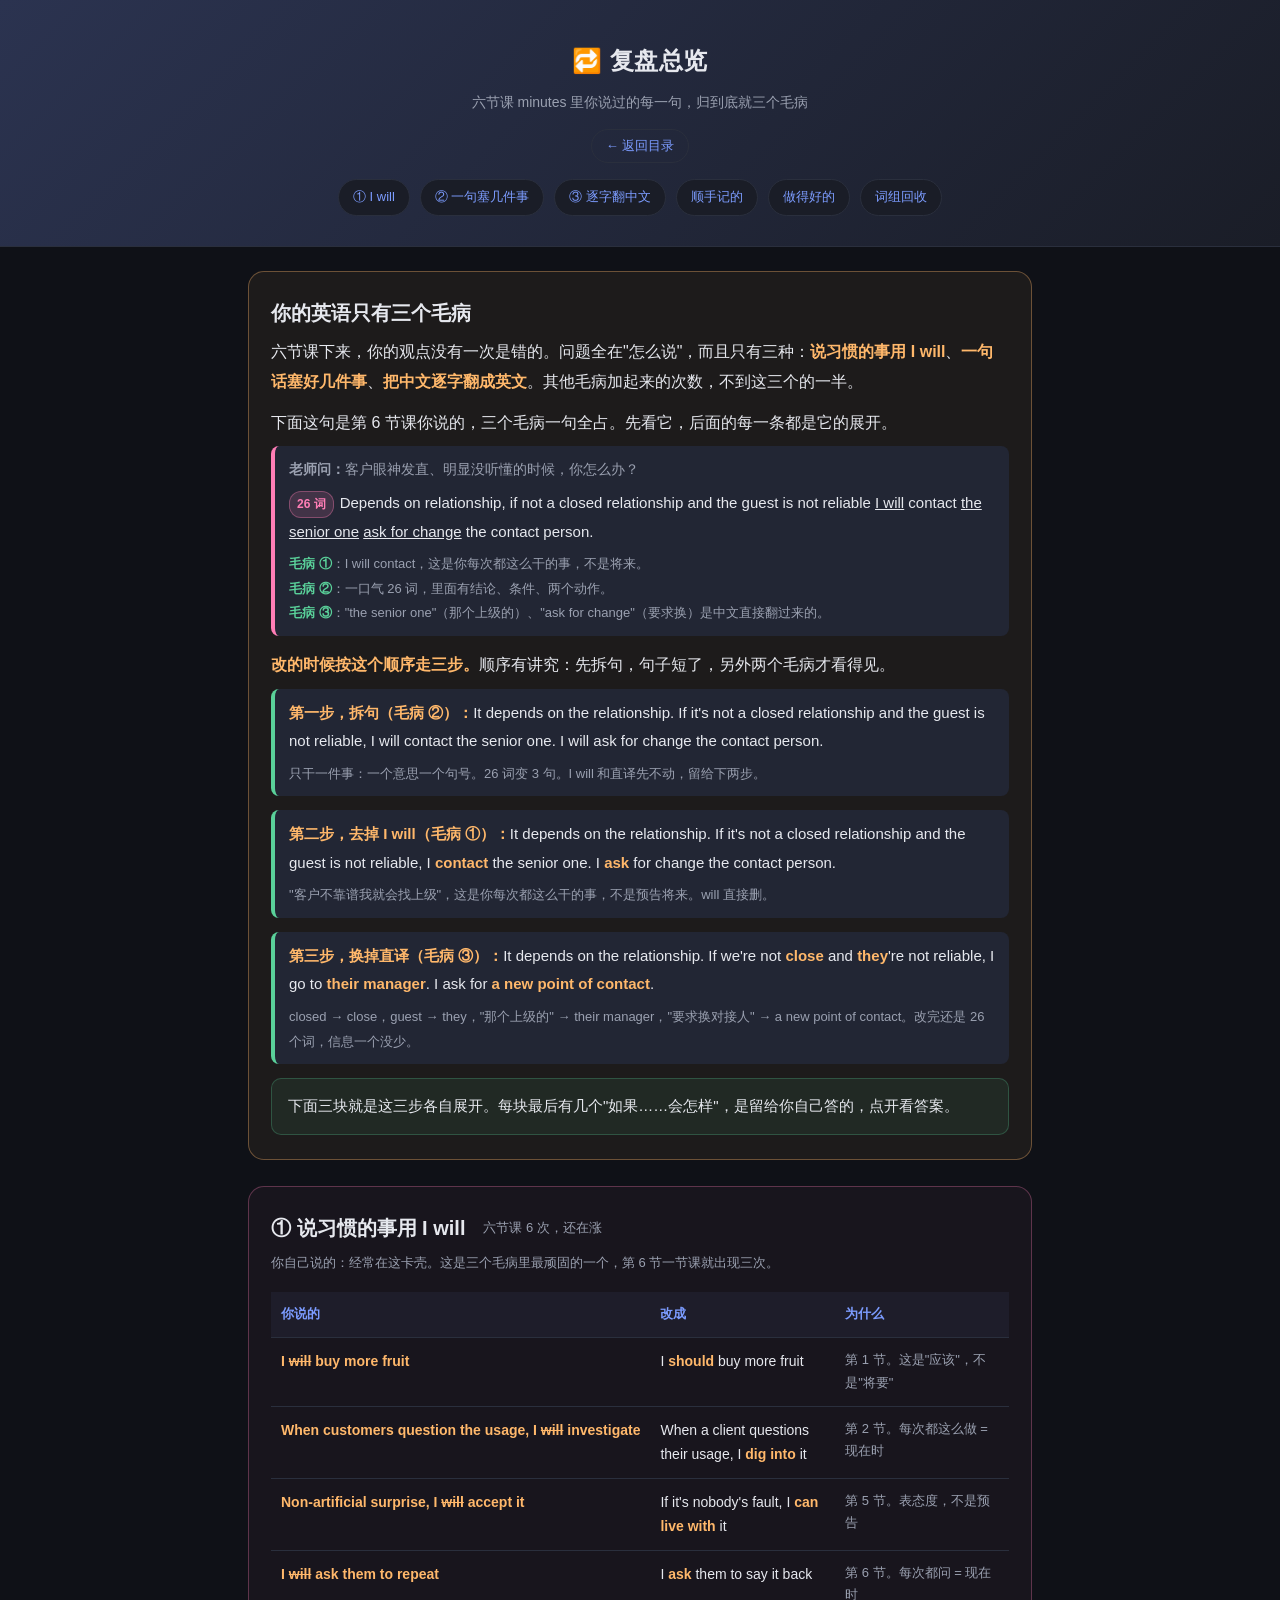
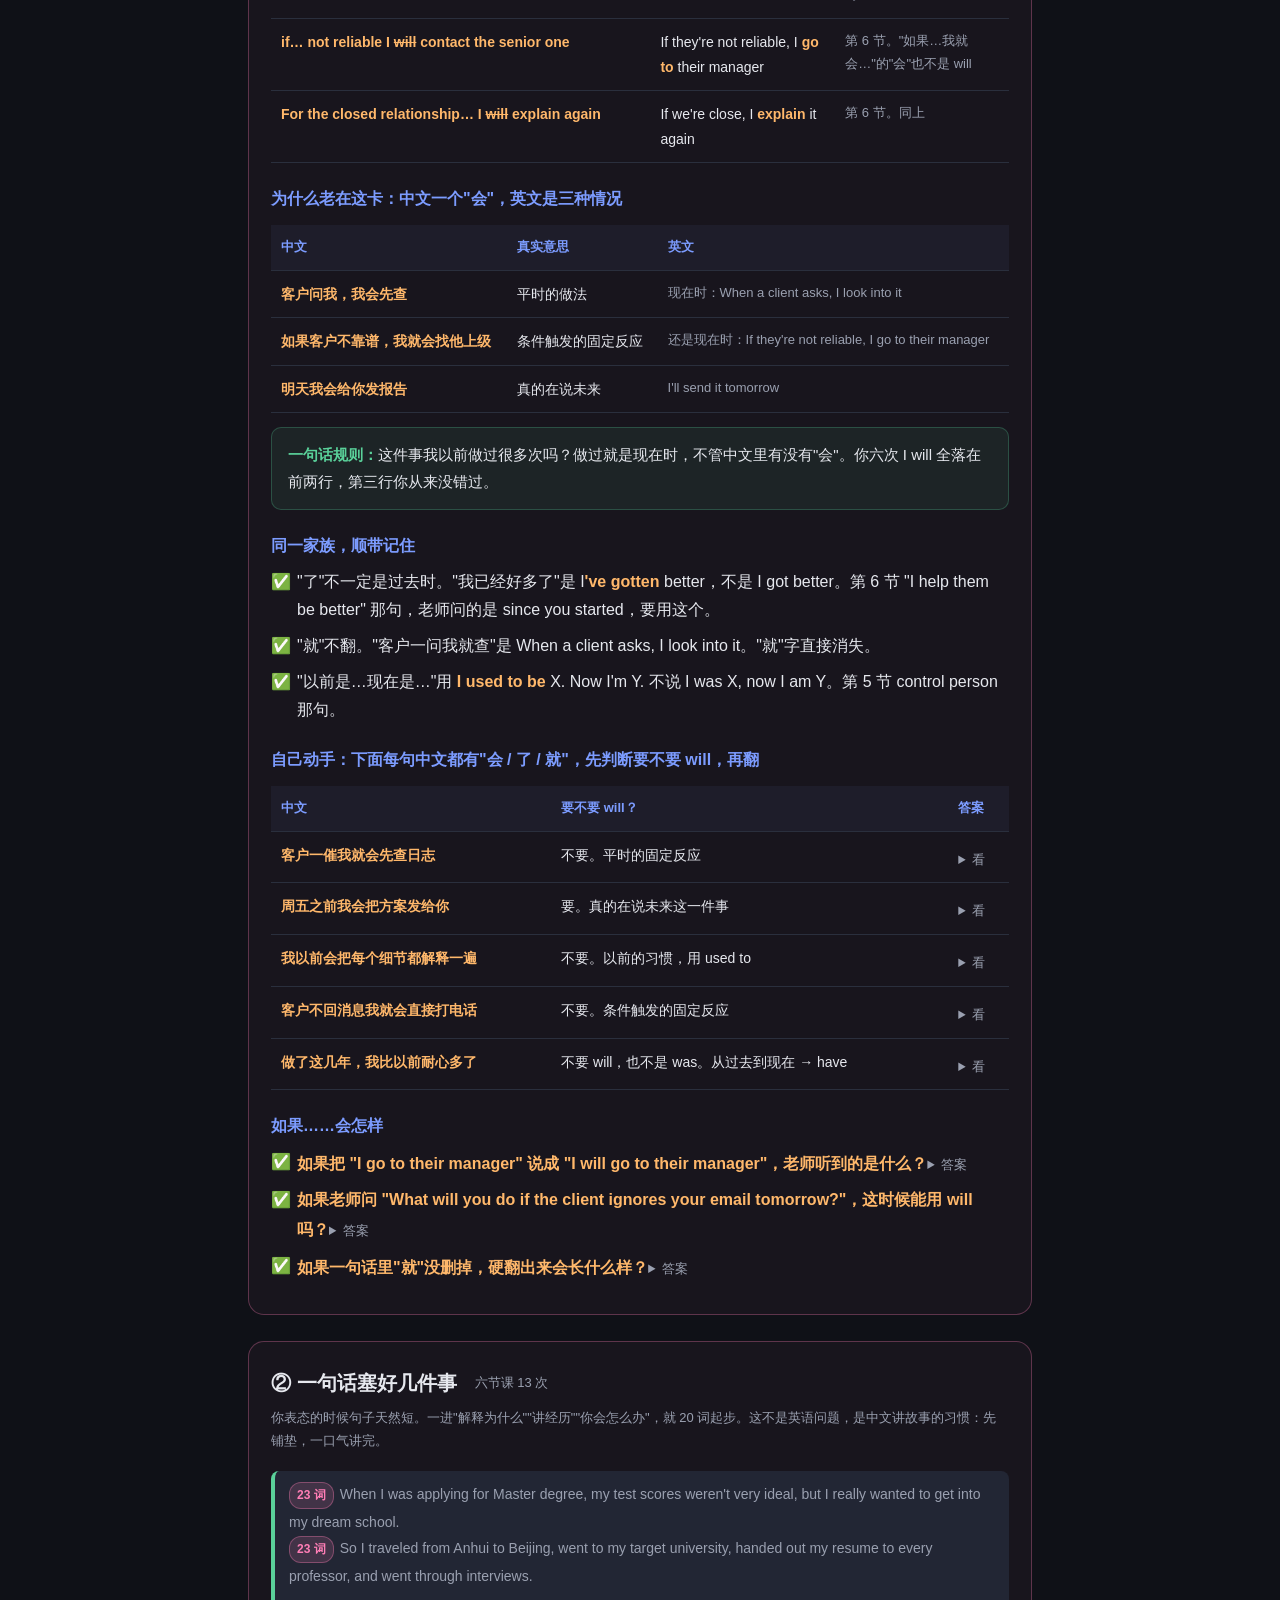
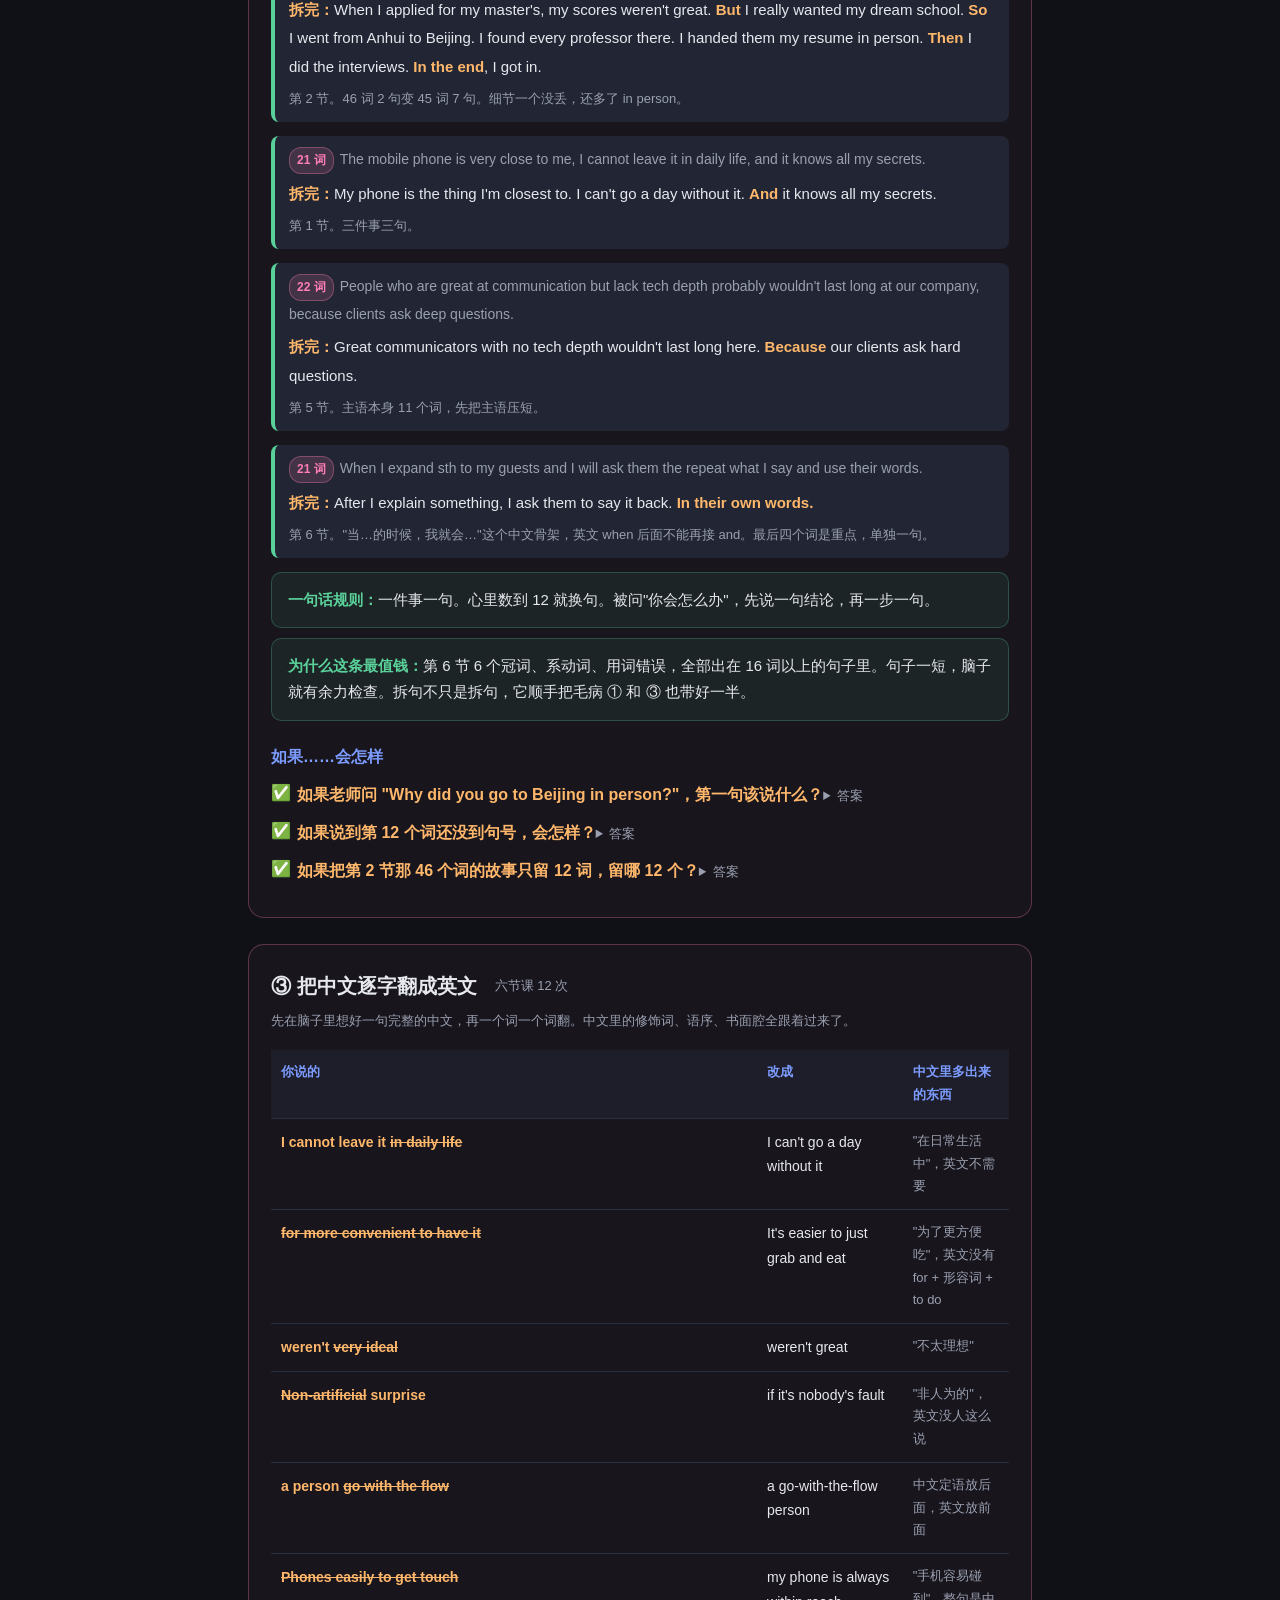
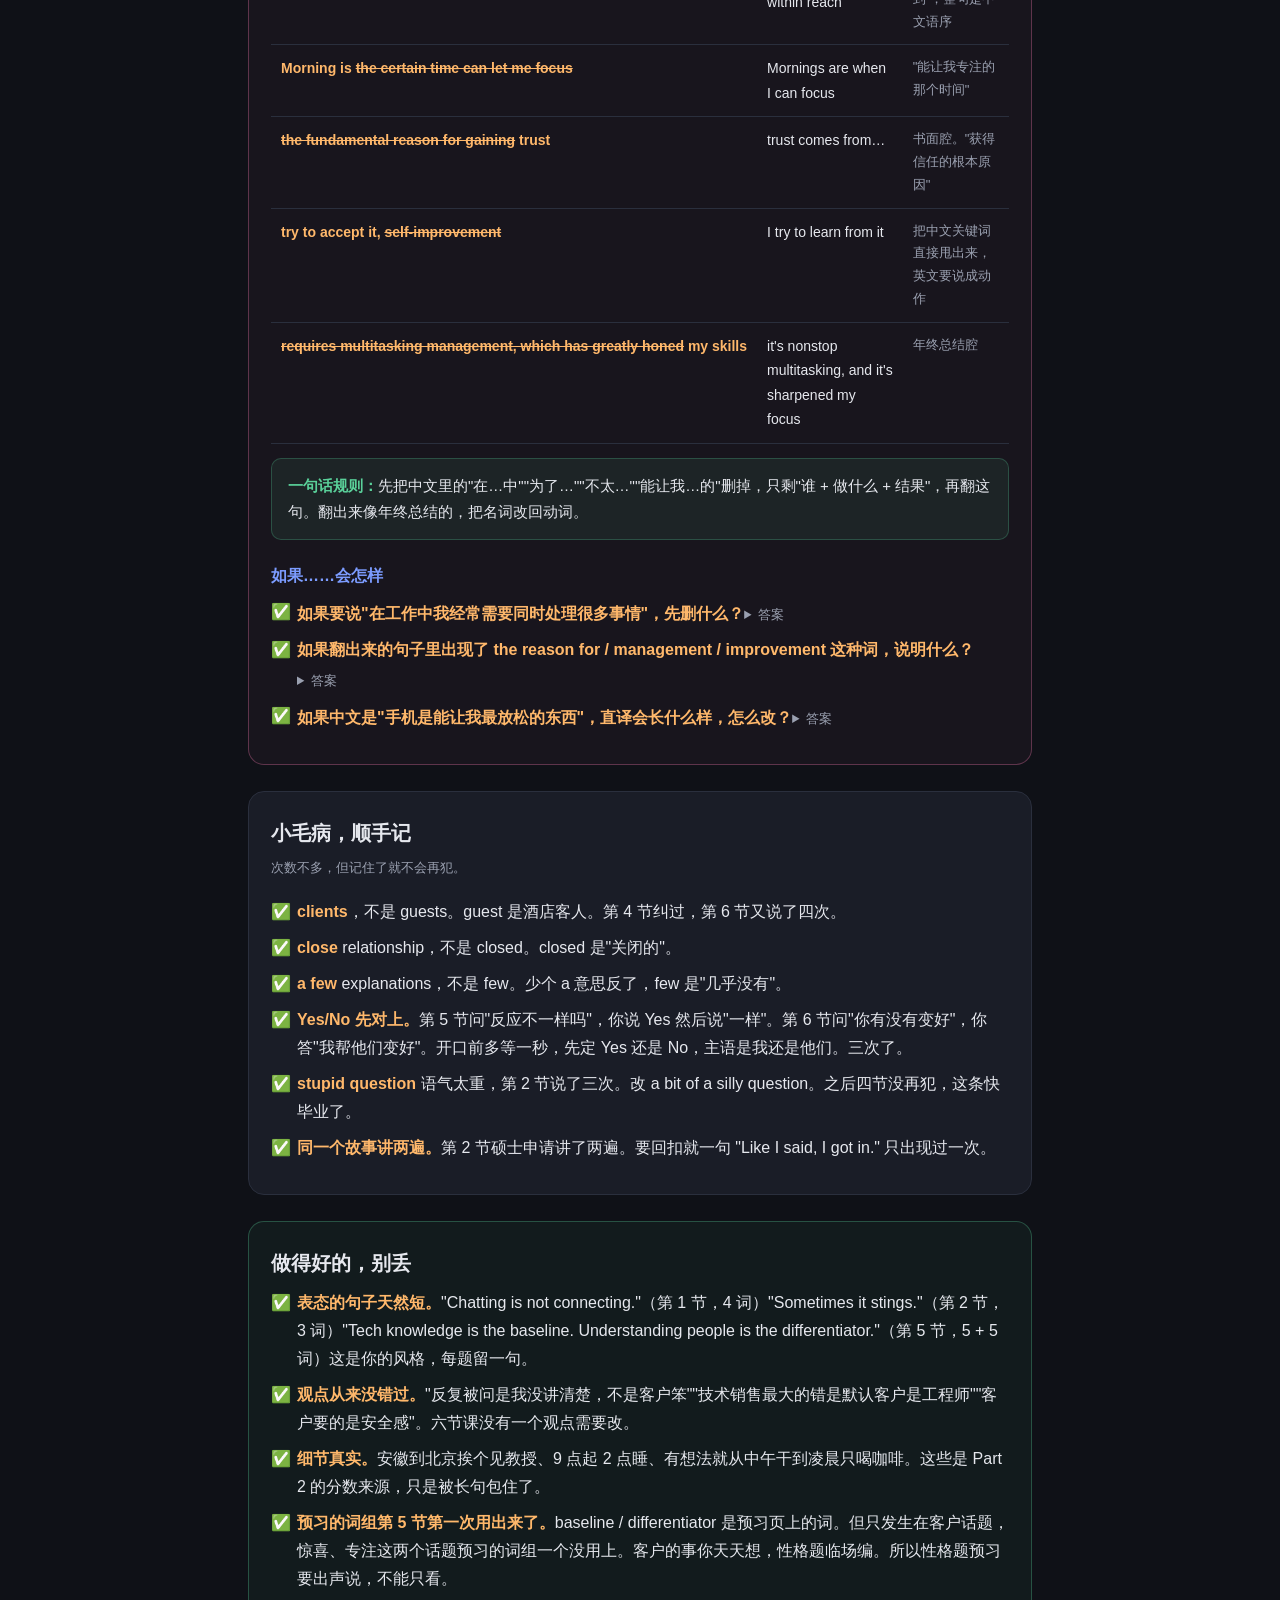
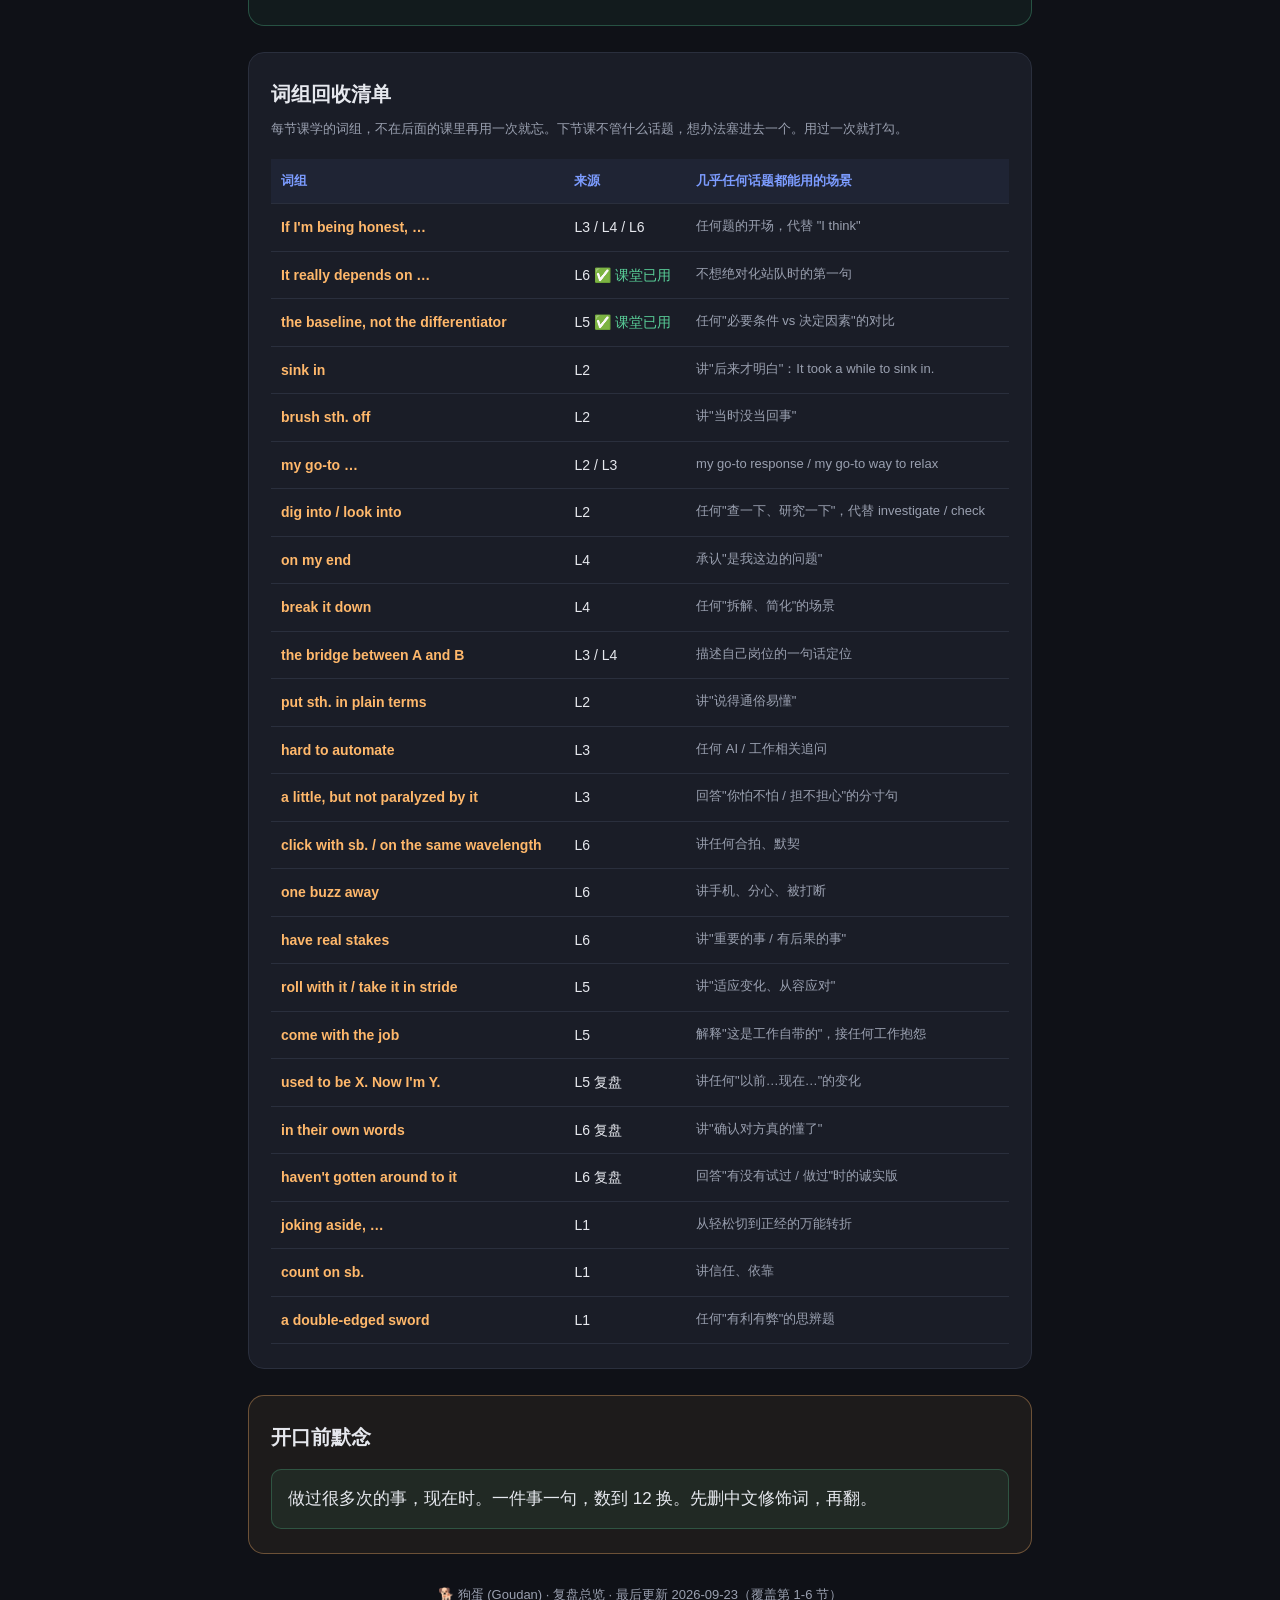
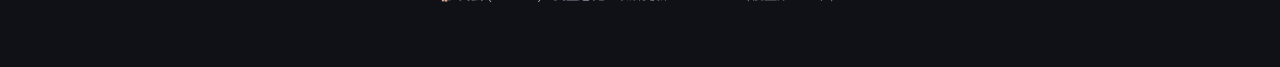
==== commit 568ee728: "复盘总览: 开头例子按三个毛病分三步改 + 每个毛病末尾加「如果…会怎样」自测 + I will 加 5 句会/了/就自测 不动现有结构和名字, 只做加法。答案用 details 折叠, 先自己答再点" ====
--- a/review.html
+++ b/review.html
@@ -39,9 +39,22 @@
       <b>毛病 ③</b>："the senior one"（那个上级的）、"ask for change"（要求换）是中文直接翻过来的。
     </div>
   </div>
-  <div class="split">
-    <b>改完：</b>It depends on the relationship. If we're not close and they're not reliable, I go to their manager. I ask for a new point of contact.
-    <div class="note">还是 26 个词，拆成 3 句，I will 变 I go，"上级"说 their manager，"对接人"说 point of contact。信息一个没少。</div>
+  <p style="font-size:16px;line-height:1.9;margin-top:14px"><b>改的时候按这个顺序走三步。</b>顺序有讲究：先拆句，句子短了，另外两个毛病才看得见。</p>
+
+  <div class="split">
+    <b>第一步，拆句（毛病 ②）：</b>It depends on the relationship. If it's not a closed relationship and the guest is not reliable, I will contact the senior one. I will ask for change the contact person.
+    <div class="note">只干一件事：一个意思一个句号。26 词变 3 句。I will 和直译先不动，留给下两步。</div>
+  </div>
+  <div class="split">
+    <b>第二步，去掉 I will（毛病 ①）：</b>It depends on the relationship. If it's not a closed relationship and the guest is not reliable, I <b>contact</b> the senior one. I <b>ask</b> for change the contact person.
+    <div class="note">"客户不靠谱我就会找上级"，这是你每次都这么干的事，不是预告将来。will 直接删。</div>
+  </div>
+  <div class="split">
+    <b>第三步，换掉直译（毛病 ③）：</b>It depends on the relationship. If we're not <b>close</b> and <b>they</b>'re not reliable, I go to <b>their manager</b>. I ask for <b>a new point of contact</b>.
+    <div class="note">closed → close，guest → they，"那个上级的" → their manager，"要求换对接人" → a new point of contact。改完还是 26 个词，信息一个没少。</div>
+  </div>
+  <div class="golden" style="margin-top:14px">
+    下面三块就是这三步各自展开。每块最后有几个"如果……会怎样"，是留给你自己答的，点开看答案。
   </div>
 </section>
 
@@ -77,6 +90,23 @@
     <li>"就"不翻。"客户一问我就查"是 When a client asks, I look into it。"就"字直接消失。</li>
     <li>"以前是…现在是…"用 <b>I used to be</b> X. Now I'm Y. 不说 I was X, now I am Y。第 5 节 control person 那句。</li>
   </ul>
+
+  <h3>自己动手：下面每句中文都有"会 / 了 / 就"，先判断要不要 will，再翻</h3>
+  <table>
+    <tr><th>中文</th><th>要不要 will？</th><th>答案</th></tr>
+    <tr><td>客户一催我<b>就会</b>先查日志</td><td>不要。平时的固定反应</td><td><details><summary>看</summary>When a client pushes, I check the logs first.</details></td></tr>
+    <tr><td>周五之前我<b>会</b>把方案发给你</td><td>要。真的在说未来这一件事</td><td><details><summary>看</summary>I'll send you the proposal by Friday.</details></td></tr>
+    <tr><td>我以前<b>会</b>把每个细节都解释一遍</td><td>不要。以前的习惯，用 used to</td><td><details><summary>看</summary>I used to explain every single detail.</details></td></tr>
+    <tr><td>客户不回消息我<b>就会</b>直接打电话</td><td>不要。条件触发的固定反应</td><td><details><summary>看</summary>If a client goes quiet, I just call them.</details></td></tr>
+    <tr><td>做<b>了</b>这几年，我比以前耐心多<b>了</b></td><td>不要 will，也不是 was。从过去到现在 → have</td><td><details><summary>看</summary>After a few years in this job, I've gotten a lot more patient.</details></td></tr>
+  </table>
+
+  <h3>如果……会怎样</h3>
+  <ul class="tips">
+    <li><b>如果把 "I go to their manager" 说成 "I will go to their manager"，老师听到的是什么？</b><details><summary>答案</summary>他会以为你在说眼前这一个客户、这一次要去找上级，而不是你的一贯做法。老师接下来可能问 "When?"，你就接不上了。</details></li>
+    <li><b>如果老师问 "What will you do if the client ignores your email tomorrow?"，这时候能用 will 吗？</b><details><summary>答案</summary>能。他问的就是明天这一件事，I'll call them 是对的。你从来没在这种句子上错过，错的全是"平时怎么办"。</details></li>
+    <li><b>如果一句话里"就"没删掉，硬翻出来会长什么样？</b><details><summary>答案</summary>"When a client asks, then I will check" 之类，多一个 then 又多一个 will，第 6 节 "When I expand sth… and I will ask" 就是这个骨架。"就"字直接消失，when 后面直接接现在时。</details></li>
+  </ul>
 </section>
 
 <!-- ② -->
@@ -115,6 +145,13 @@
   <div class="golden" style="margin-top:10px">
     <b>为什么这条最值钱：</b>第 6 节 6 个冠词、系动词、用词错误，全部出在 16 词以上的句子里。句子一短，脑子就有余力检查。拆句不只是拆句，它顺手把毛病 ① 和 ③ 也带好一半。
   </div>
+
+  <h3>如果……会怎样</h3>
+  <ul class="tips">
+    <li><b>如果老师问 "Why did you go to Beijing in person?"，第一句该说什么？</b><details><summary>答案</summary>先一句结论：Because emails don't get you into a lab. 然后一句一件事：I wanted them to see my face. I wanted to show I was serious. 不要从"当时我的分数不太理想"开始铺垫。</details></li>
+    <li><b>如果说到第 12 个词还没到句号，会怎样？</b><details><summary>答案</summary>后半句开始丢冠词、丢 be 动词、用错词。第 6 节 6 个这种错误全出在 16 词以上的句子里。补救办法只有一个：停，句号，重新起头。</details></li>
+    <li><b>如果把第 2 节那 46 个词的故事只留 12 词，留哪 12 个？</b><details><summary>答案</summary>I went from Anhui to Beijing and knocked on every professor's door. 剩下的细节（分数、简历、面试、录取）每个都值一句短句，但都排在这句后面。</details></li>
+  </ul>
 </section>
 
 <!-- ③ -->
@@ -139,6 +176,13 @@
   <div class="golden">
     <b>一句话规则：</b>先把中文里的"在…中""为了…""不太…""能让我…的"删掉，只剩"谁 + 做什么 + 结果"，再翻这句。翻出来像年终总结的，把名词改回动词。
   </div>
+
+  <h3>如果……会怎样</h3>
+  <ul class="tips">
+    <li><b>如果要说"在工作中我经常需要同时处理很多事情"，先删什么？</b><details><summary>答案</summary>先删"在工作中"和"经常需要"，剩下"我 + 同时处理 + 很多事"：I juggle a lot of things at once. 或者更短：My job is nonstop multitasking.</details></li>
+    <li><b>如果翻出来的句子里出现了 the reason for / management / improvement 这种词，说明什么？</b><details><summary>答案</summary>说明你先在脑子里写了一句书面中文再翻的。把名词改回动作：the reason for gaining trust → trust comes from…；self-improvement → I try to learn from it。</details></li>
+    <li><b>如果中文是"手机是能让我最放松的东西"，直译会长什么样，怎么改？</b><details><summary>答案</summary>直译：The phone is the thing that can let me most relax.（"能让我…的"整个搬过来了）。改：My phone is how I relax. 或 Nothing relaxes me like my phone.</details></li>
+  </ul>
 </section>
 
 <!-- 顺手记 -->
@@ -209,7 +253,7 @@
 </div>
 
 <footer>
-  🐕 狗蛋 (Goudan) · 复盘总览 · 最后更新 2026-09-14（覆盖第 1-6 节）
+  🐕 狗蛋 (Goudan) · 复盘总览 · 最后更新 2026-09-23（覆盖第 1-6 节）
 </footer>
 
 </body>
--- a/style.css
+++ b/style.css
@@ -63,3 +63,10 @@
 .pattern .fix{color:var(--green);font-size:14px;margin-top:6px}
 .keep .ptitle{color:var(--green)}
 table.recycle td:first-child{white-space:normal}
+
+/* 点开看答案 */
+details { display:inline-block; margin-top:6px; }
+details summary { cursor:pointer; color:var(--muted); font-size:13px; user-select:none; }
+details summary:hover { color:var(--ink); }
+details[open] summary { margin-bottom:4px; }
+details > *:not(summary) { display:block; }
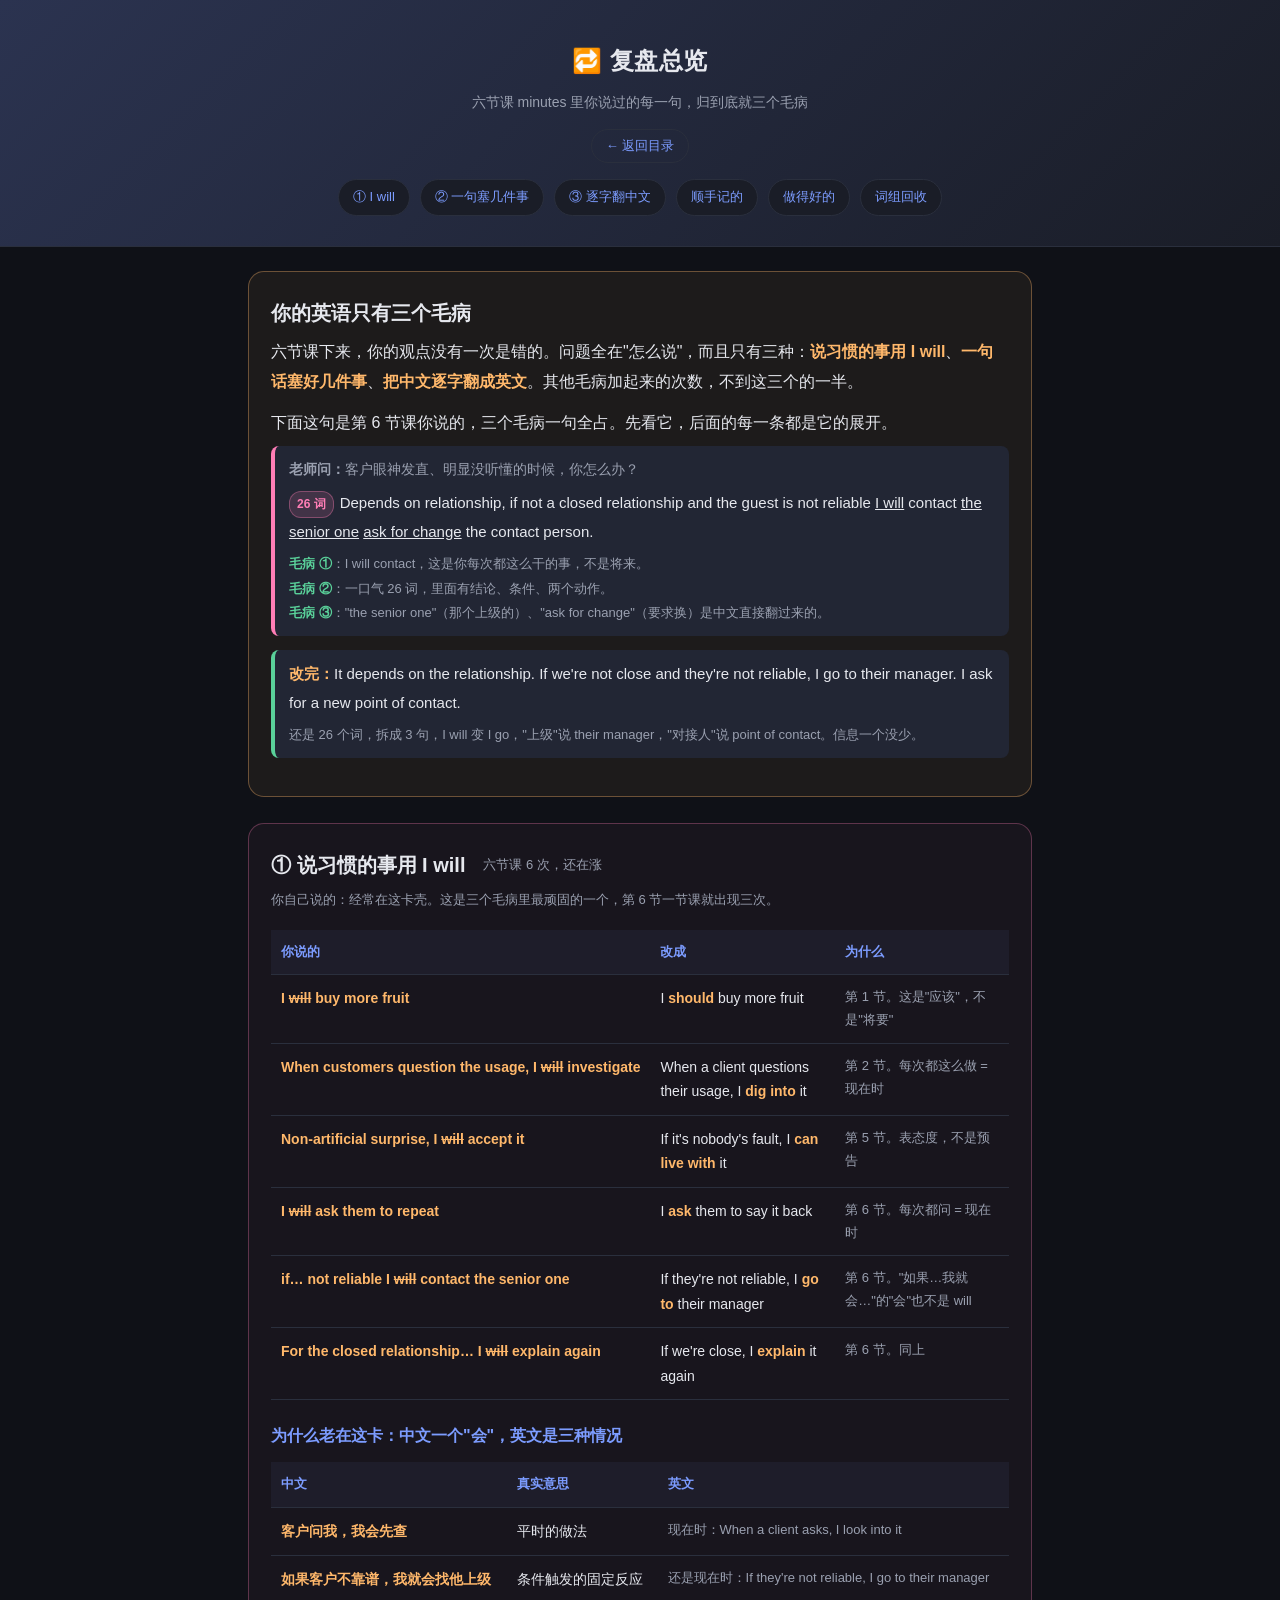
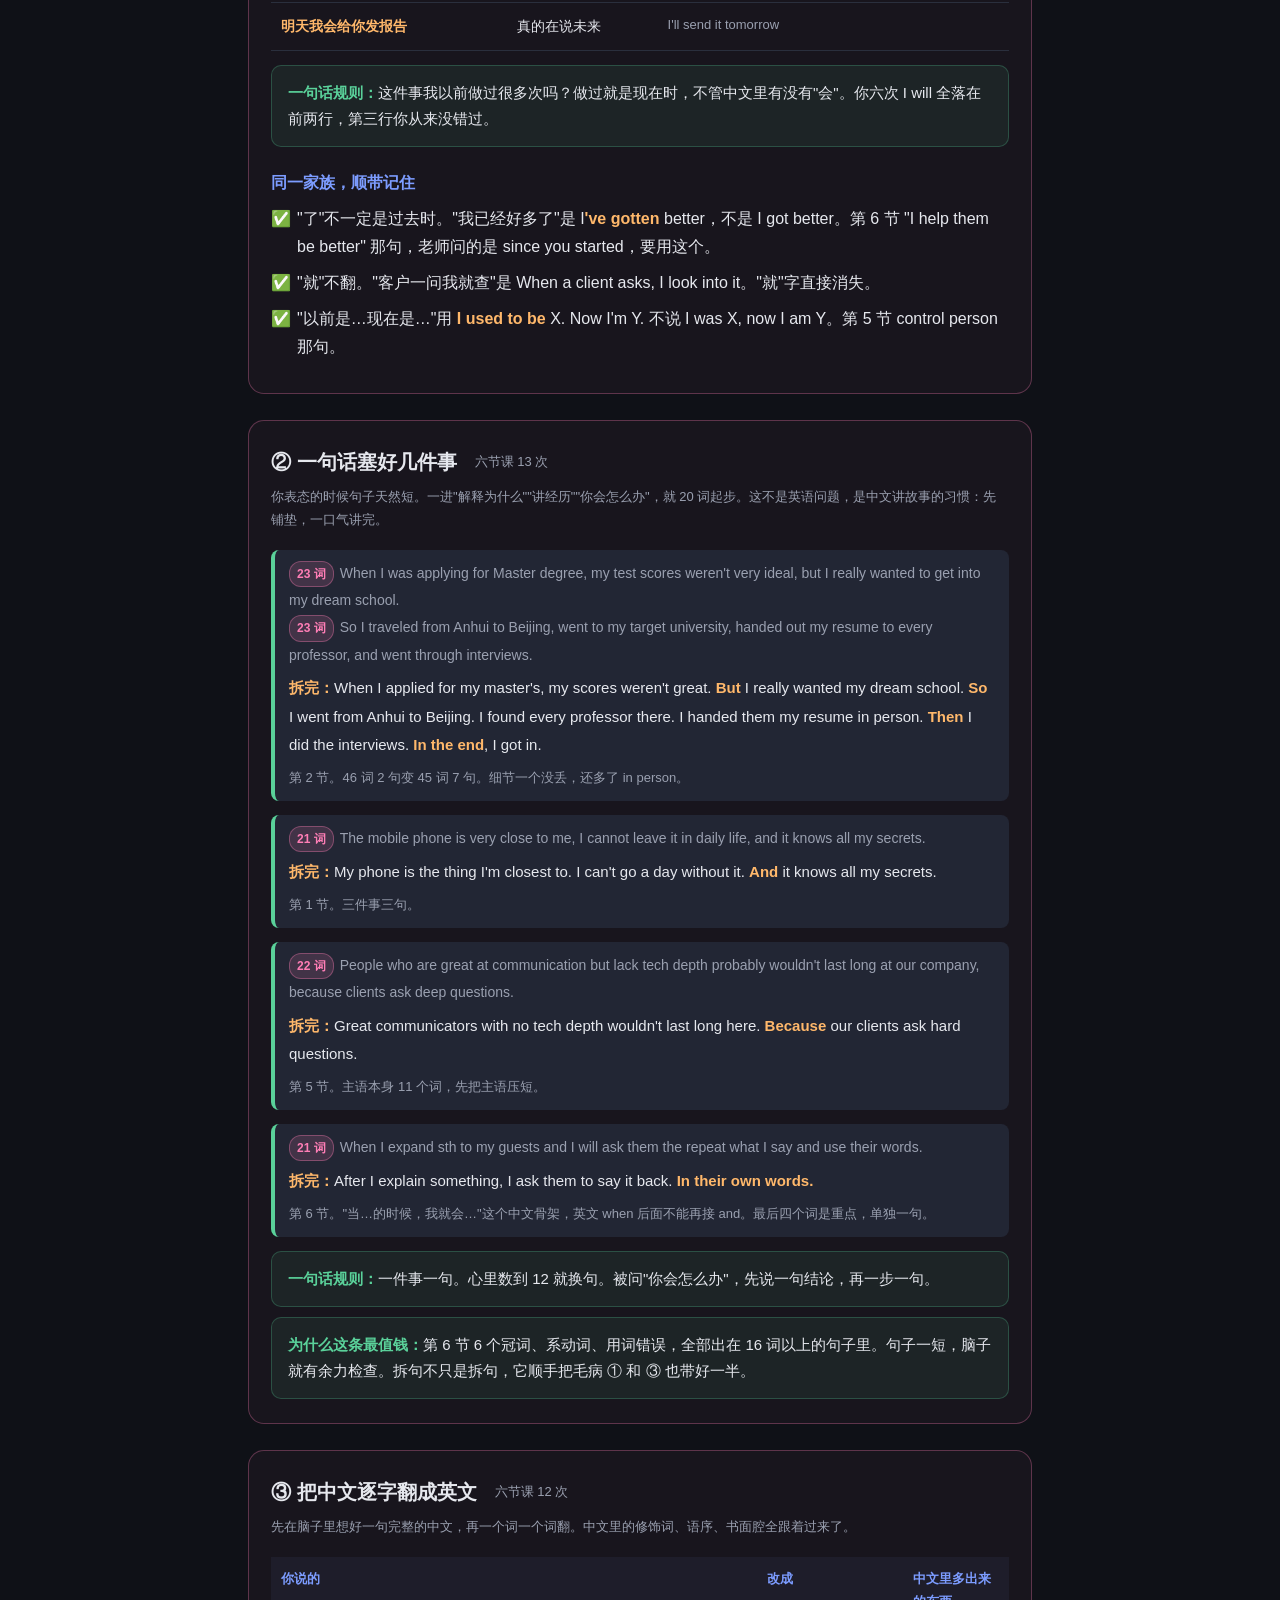
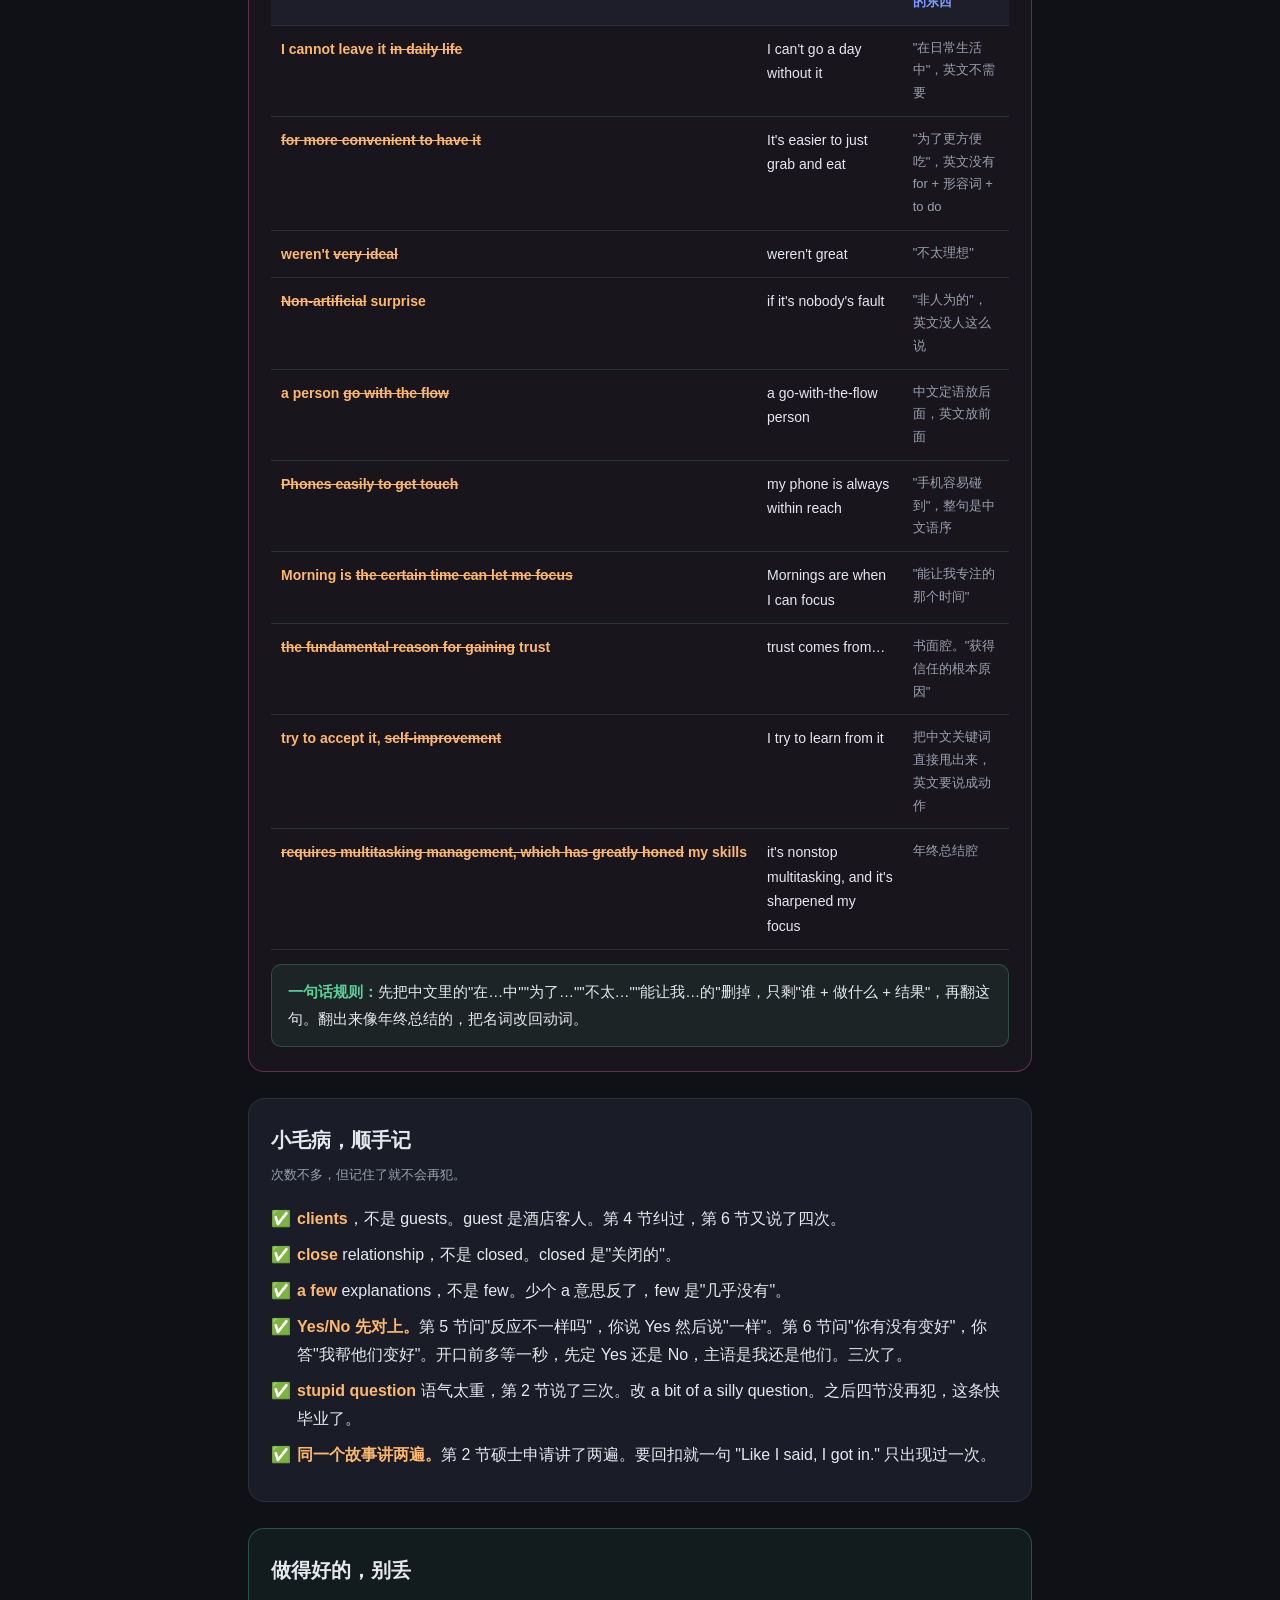
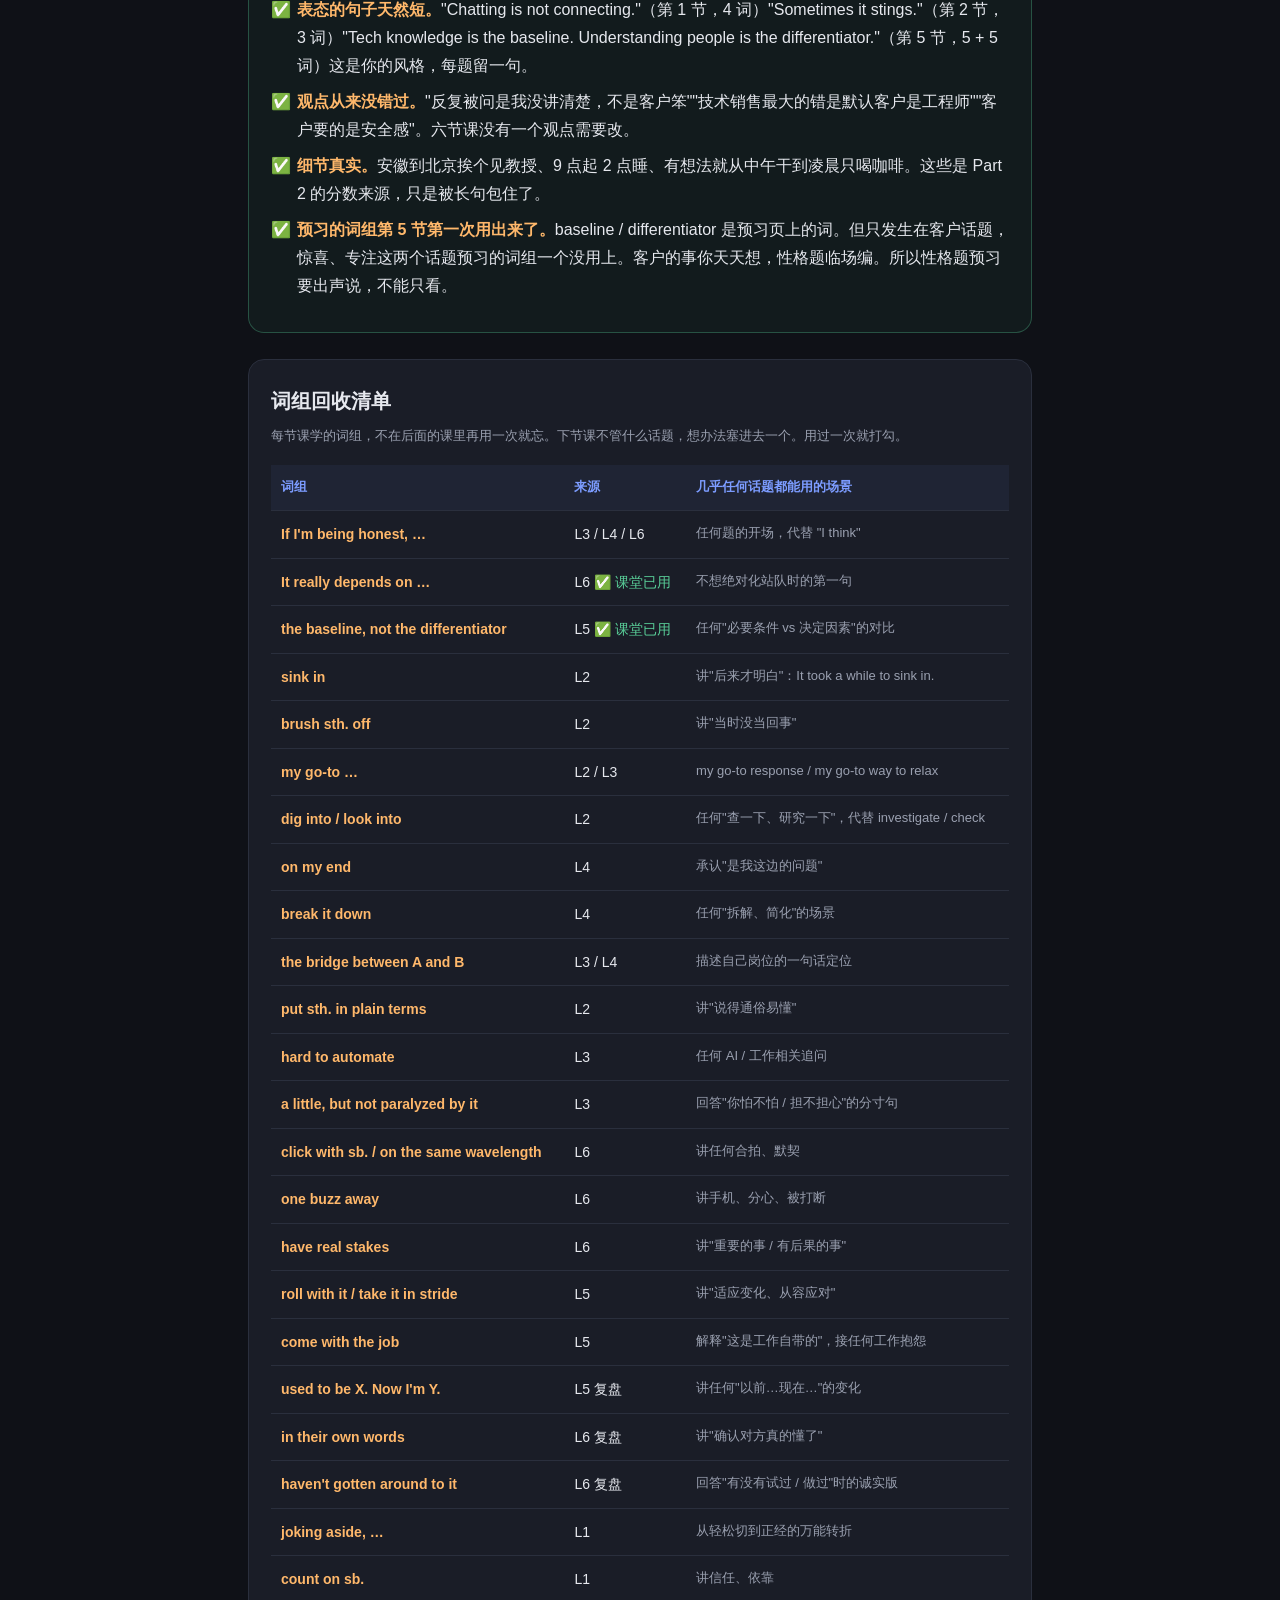
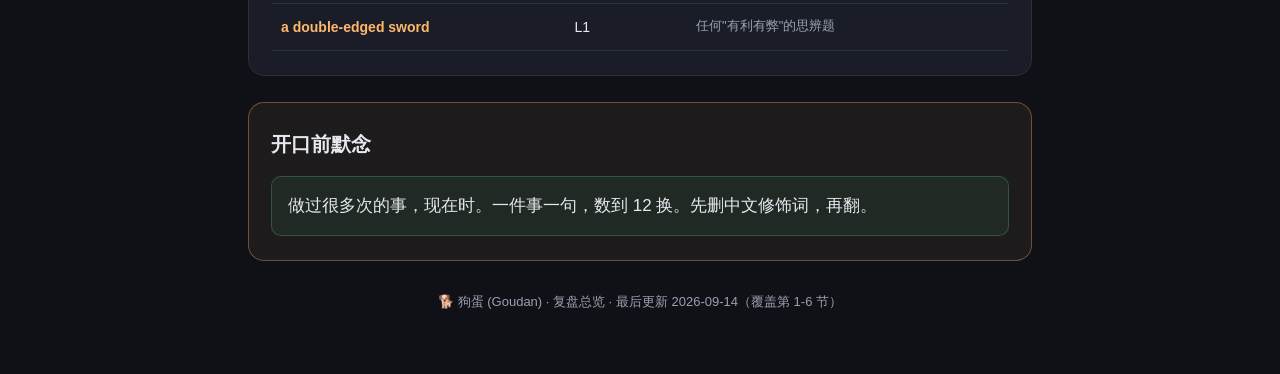
==== commit c1e5b6f6: "复盘总览回滚到「三个毛病」版: 撤掉三步走/自测表/如果会怎样, 不加任何新层 Generated with [Claude Code](https://claude.ai/code) via [Ha" ====
--- a/review.html
+++ b/review.html
@@ -39,22 +39,9 @@
       <b>毛病 ③</b>："the senior one"（那个上级的）、"ask for change"（要求换）是中文直接翻过来的。
     </div>
   </div>
-  <p style="font-size:16px;line-height:1.9;margin-top:14px"><b>改的时候按这个顺序走三步。</b>顺序有讲究：先拆句，句子短了，另外两个毛病才看得见。</p>
-
-  <div class="split">
-    <b>第一步，拆句（毛病 ②）：</b>It depends on the relationship. If it's not a closed relationship and the guest is not reliable, I will contact the senior one. I will ask for change the contact person.
-    <div class="note">只干一件事：一个意思一个句号。26 词变 3 句。I will 和直译先不动，留给下两步。</div>
-  </div>
-  <div class="split">
-    <b>第二步，去掉 I will（毛病 ①）：</b>It depends on the relationship. If it's not a closed relationship and the guest is not reliable, I <b>contact</b> the senior one. I <b>ask</b> for change the contact person.
-    <div class="note">"客户不靠谱我就会找上级"，这是你每次都这么干的事，不是预告将来。will 直接删。</div>
-  </div>
-  <div class="split">
-    <b>第三步，换掉直译（毛病 ③）：</b>It depends on the relationship. If we're not <b>close</b> and <b>they</b>'re not reliable, I go to <b>their manager</b>. I ask for <b>a new point of contact</b>.
-    <div class="note">closed → close，guest → they，"那个上级的" → their manager，"要求换对接人" → a new point of contact。改完还是 26 个词，信息一个没少。</div>
-  </div>
-  <div class="golden" style="margin-top:14px">
-    下面三块就是这三步各自展开。每块最后有几个"如果……会怎样"，是留给你自己答的，点开看答案。
+  <div class="split">
+    <b>改完：</b>It depends on the relationship. If we're not close and they're not reliable, I go to their manager. I ask for a new point of contact.
+    <div class="note">还是 26 个词，拆成 3 句，I will 变 I go，"上级"说 their manager，"对接人"说 point of contact。信息一个没少。</div>
   </div>
 </section>
 
@@ -90,23 +77,6 @@
     <li>"就"不翻。"客户一问我就查"是 When a client asks, I look into it。"就"字直接消失。</li>
     <li>"以前是…现在是…"用 <b>I used to be</b> X. Now I'm Y. 不说 I was X, now I am Y。第 5 节 control person 那句。</li>
   </ul>
-
-  <h3>自己动手：下面每句中文都有"会 / 了 / 就"，先判断要不要 will，再翻</h3>
-  <table>
-    <tr><th>中文</th><th>要不要 will？</th><th>答案</th></tr>
-    <tr><td>客户一催我<b>就会</b>先查日志</td><td>不要。平时的固定反应</td><td><details><summary>看</summary>When a client pushes, I check the logs first.</details></td></tr>
-    <tr><td>周五之前我<b>会</b>把方案发给你</td><td>要。真的在说未来这一件事</td><td><details><summary>看</summary>I'll send you the proposal by Friday.</details></td></tr>
-    <tr><td>我以前<b>会</b>把每个细节都解释一遍</td><td>不要。以前的习惯，用 used to</td><td><details><summary>看</summary>I used to explain every single detail.</details></td></tr>
-    <tr><td>客户不回消息我<b>就会</b>直接打电话</td><td>不要。条件触发的固定反应</td><td><details><summary>看</summary>If a client goes quiet, I just call them.</details></td></tr>
-    <tr><td>做<b>了</b>这几年，我比以前耐心多<b>了</b></td><td>不要 will，也不是 was。从过去到现在 → have</td><td><details><summary>看</summary>After a few years in this job, I've gotten a lot more patient.</details></td></tr>
-  </table>
-
-  <h3>如果……会怎样</h3>
-  <ul class="tips">
-    <li><b>如果把 "I go to their manager" 说成 "I will go to their manager"，老师听到的是什么？</b><details><summary>答案</summary>他会以为你在说眼前这一个客户、这一次要去找上级，而不是你的一贯做法。老师接下来可能问 "When?"，你就接不上了。</details></li>
-    <li><b>如果老师问 "What will you do if the client ignores your email tomorrow?"，这时候能用 will 吗？</b><details><summary>答案</summary>能。他问的就是明天这一件事，I'll call them 是对的。你从来没在这种句子上错过，错的全是"平时怎么办"。</details></li>
-    <li><b>如果一句话里"就"没删掉，硬翻出来会长什么样？</b><details><summary>答案</summary>"When a client asks, then I will check" 之类，多一个 then 又多一个 will，第 6 节 "When I expand sth… and I will ask" 就是这个骨架。"就"字直接消失，when 后面直接接现在时。</details></li>
-  </ul>
 </section>
 
 <!-- ② -->
@@ -145,13 +115,6 @@
   <div class="golden" style="margin-top:10px">
     <b>为什么这条最值钱：</b>第 6 节 6 个冠词、系动词、用词错误，全部出在 16 词以上的句子里。句子一短，脑子就有余力检查。拆句不只是拆句，它顺手把毛病 ① 和 ③ 也带好一半。
   </div>
-
-  <h3>如果……会怎样</h3>
-  <ul class="tips">
-    <li><b>如果老师问 "Why did you go to Beijing in person?"，第一句该说什么？</b><details><summary>答案</summary>先一句结论：Because emails don't get you into a lab. 然后一句一件事：I wanted them to see my face. I wanted to show I was serious. 不要从"当时我的分数不太理想"开始铺垫。</details></li>
-    <li><b>如果说到第 12 个词还没到句号，会怎样？</b><details><summary>答案</summary>后半句开始丢冠词、丢 be 动词、用错词。第 6 节 6 个这种错误全出在 16 词以上的句子里。补救办法只有一个：停，句号，重新起头。</details></li>
-    <li><b>如果把第 2 节那 46 个词的故事只留 12 词，留哪 12 个？</b><details><summary>答案</summary>I went from Anhui to Beijing and knocked on every professor's door. 剩下的细节（分数、简历、面试、录取）每个都值一句短句，但都排在这句后面。</details></li>
-  </ul>
 </section>
 
 <!-- ③ -->
@@ -176,13 +139,6 @@
   <div class="golden">
     <b>一句话规则：</b>先把中文里的"在…中""为了…""不太…""能让我…的"删掉，只剩"谁 + 做什么 + 结果"，再翻这句。翻出来像年终总结的，把名词改回动词。
   </div>
-
-  <h3>如果……会怎样</h3>
-  <ul class="tips">
-    <li><b>如果要说"在工作中我经常需要同时处理很多事情"，先删什么？</b><details><summary>答案</summary>先删"在工作中"和"经常需要"，剩下"我 + 同时处理 + 很多事"：I juggle a lot of things at once. 或者更短：My job is nonstop multitasking.</details></li>
-    <li><b>如果翻出来的句子里出现了 the reason for / management / improvement 这种词，说明什么？</b><details><summary>答案</summary>说明你先在脑子里写了一句书面中文再翻的。把名词改回动作：the reason for gaining trust → trust comes from…；self-improvement → I try to learn from it。</details></li>
-    <li><b>如果中文是"手机是能让我最放松的东西"，直译会长什么样，怎么改？</b><details><summary>答案</summary>直译：The phone is the thing that can let me most relax.（"能让我…的"整个搬过来了）。改：My phone is how I relax. 或 Nothing relaxes me like my phone.</details></li>
-  </ul>
 </section>
 
 <!-- 顺手记 -->
@@ -253,7 +209,7 @@
 </div>
 
 <footer>
-  🐕 狗蛋 (Goudan) · 复盘总览 · 最后更新 2026-09-23（覆盖第 1-6 节）
+  🐕 狗蛋 (Goudan) · 复盘总览 · 最后更新 2026-09-14（覆盖第 1-6 节）
 </footer>
 
 </body>
--- a/style.css
+++ b/style.css
@@ -63,10 +63,3 @@
 .pattern .fix{color:var(--green);font-size:14px;margin-top:6px}
 .keep .ptitle{color:var(--green)}
 table.recycle td:first-child{white-space:normal}
-
-/* 点开看答案 */
-details { display:inline-block; margin-top:6px; }
-details summary { cursor:pointer; color:var(--muted); font-size:13px; user-select:none; }
-details summary:hover { color:var(--ink); }
-details[open] summary { margin-bottom:4px; }
-details > *:not(summary) { display:block; }
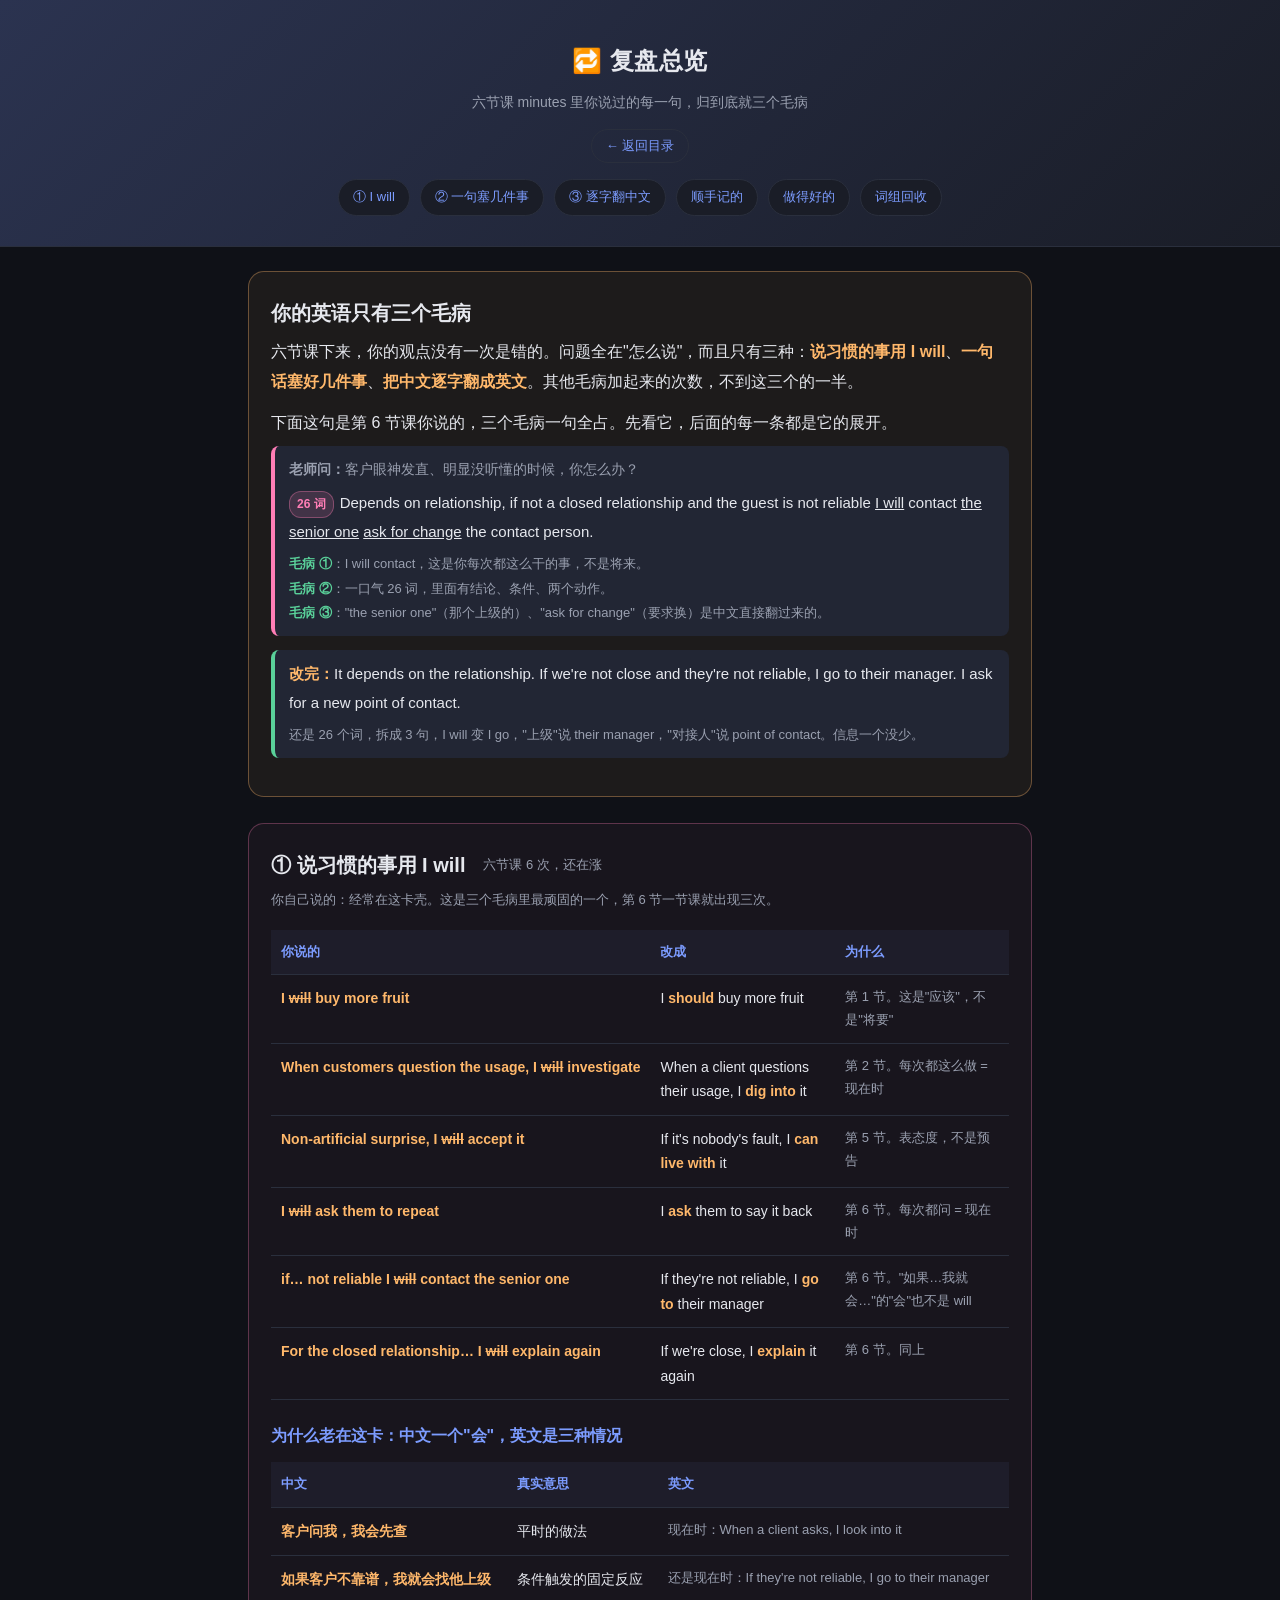
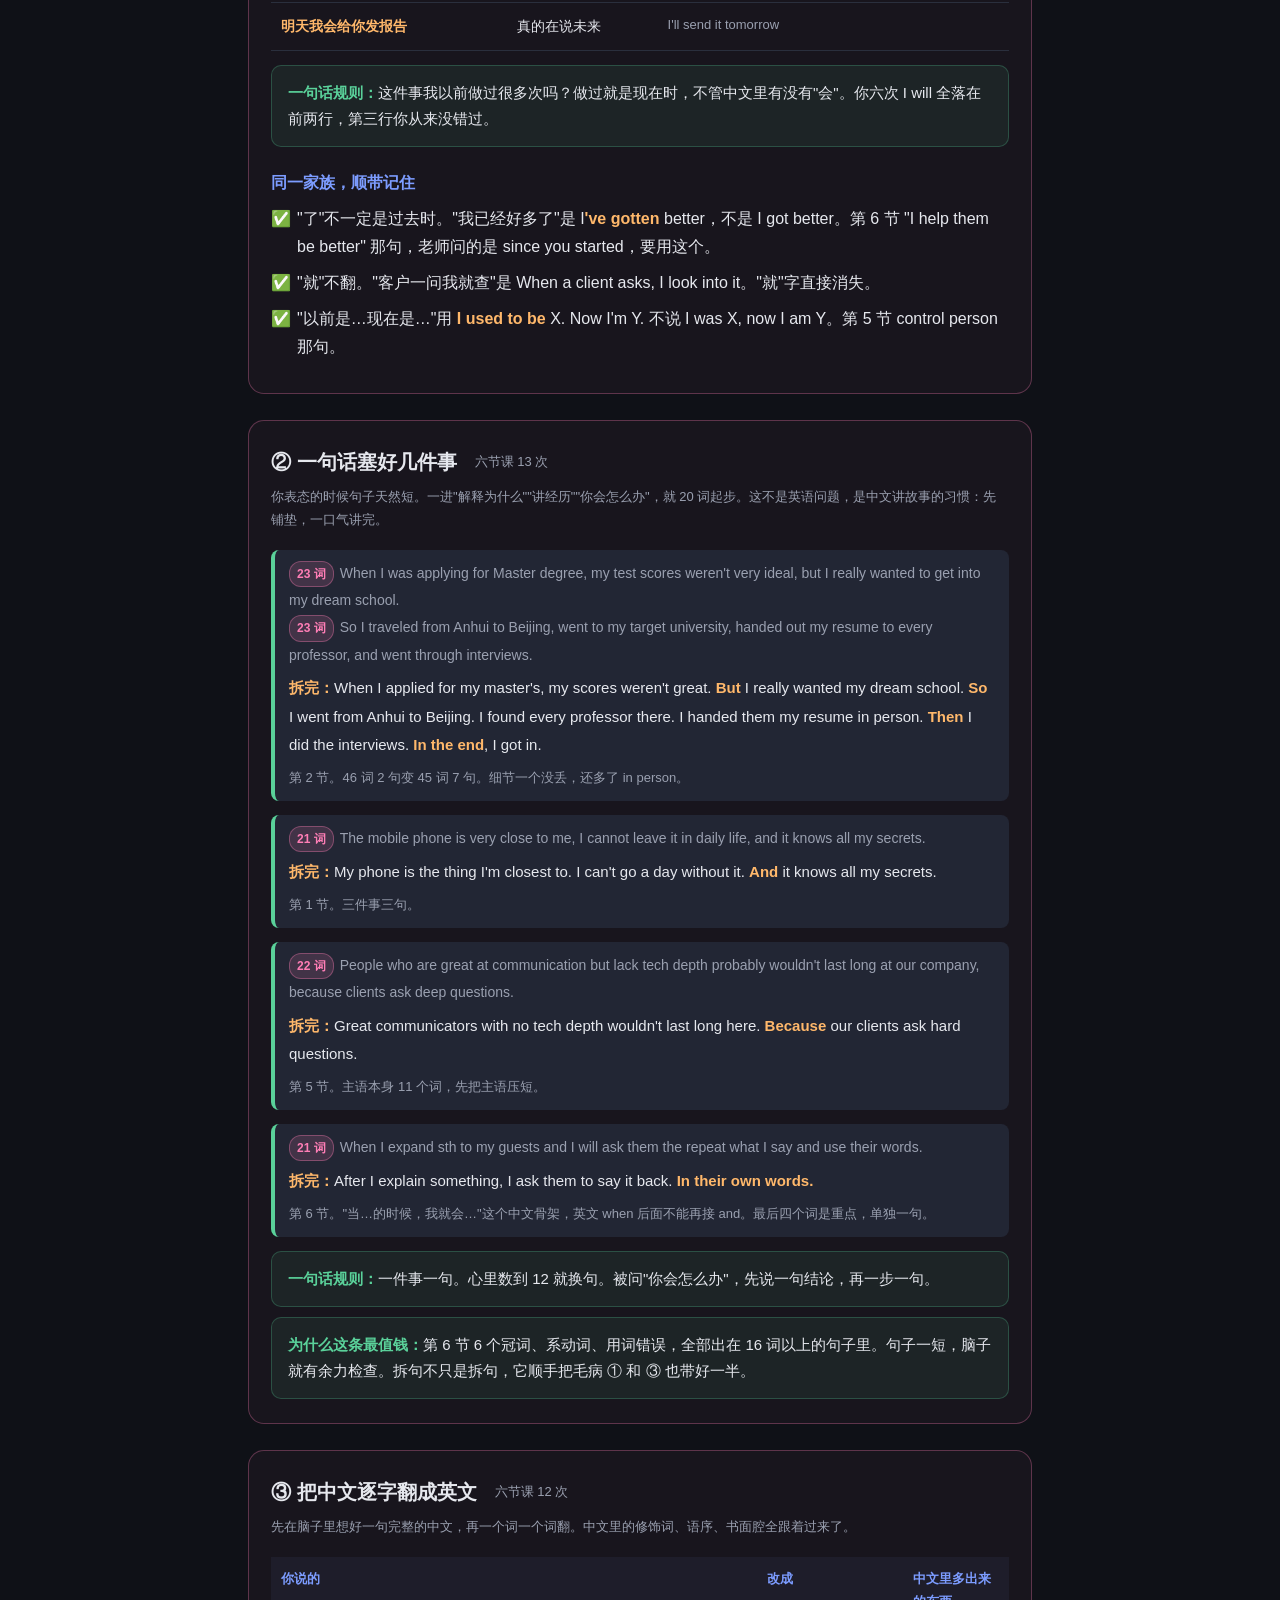
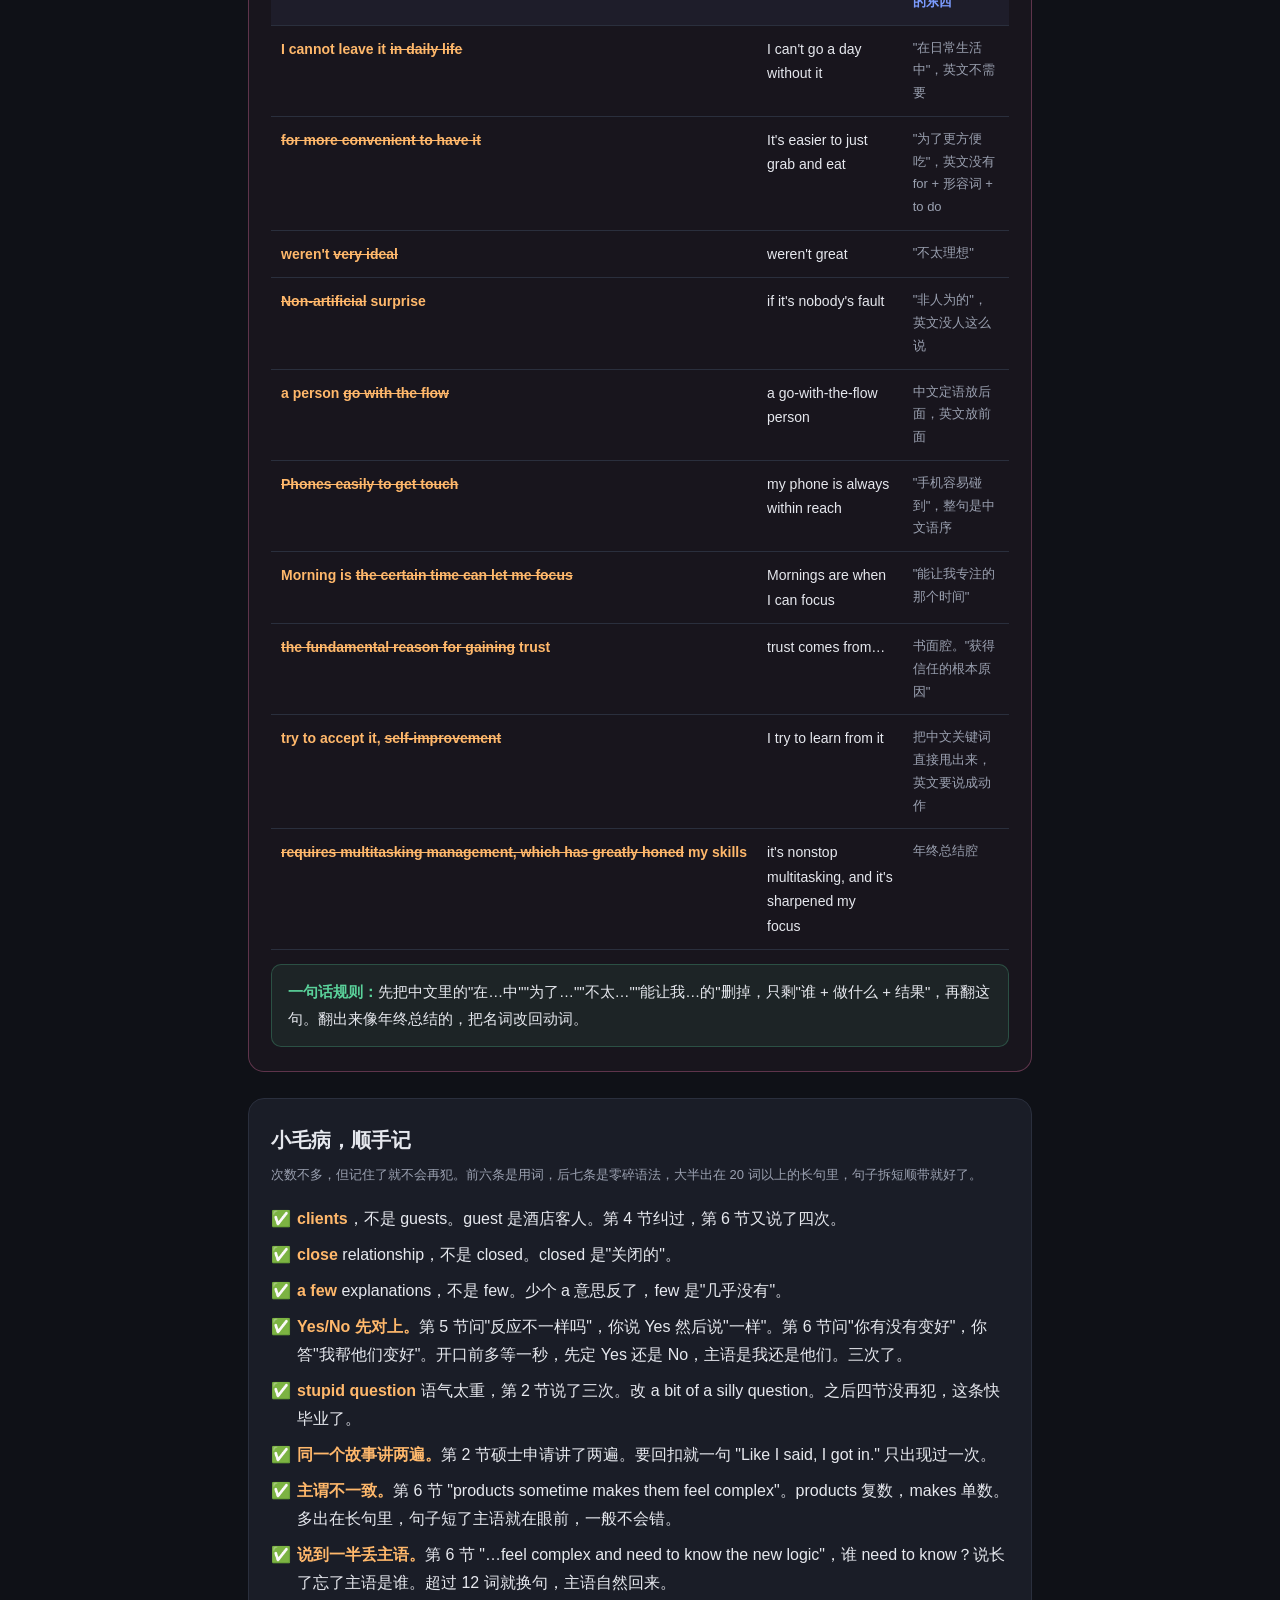
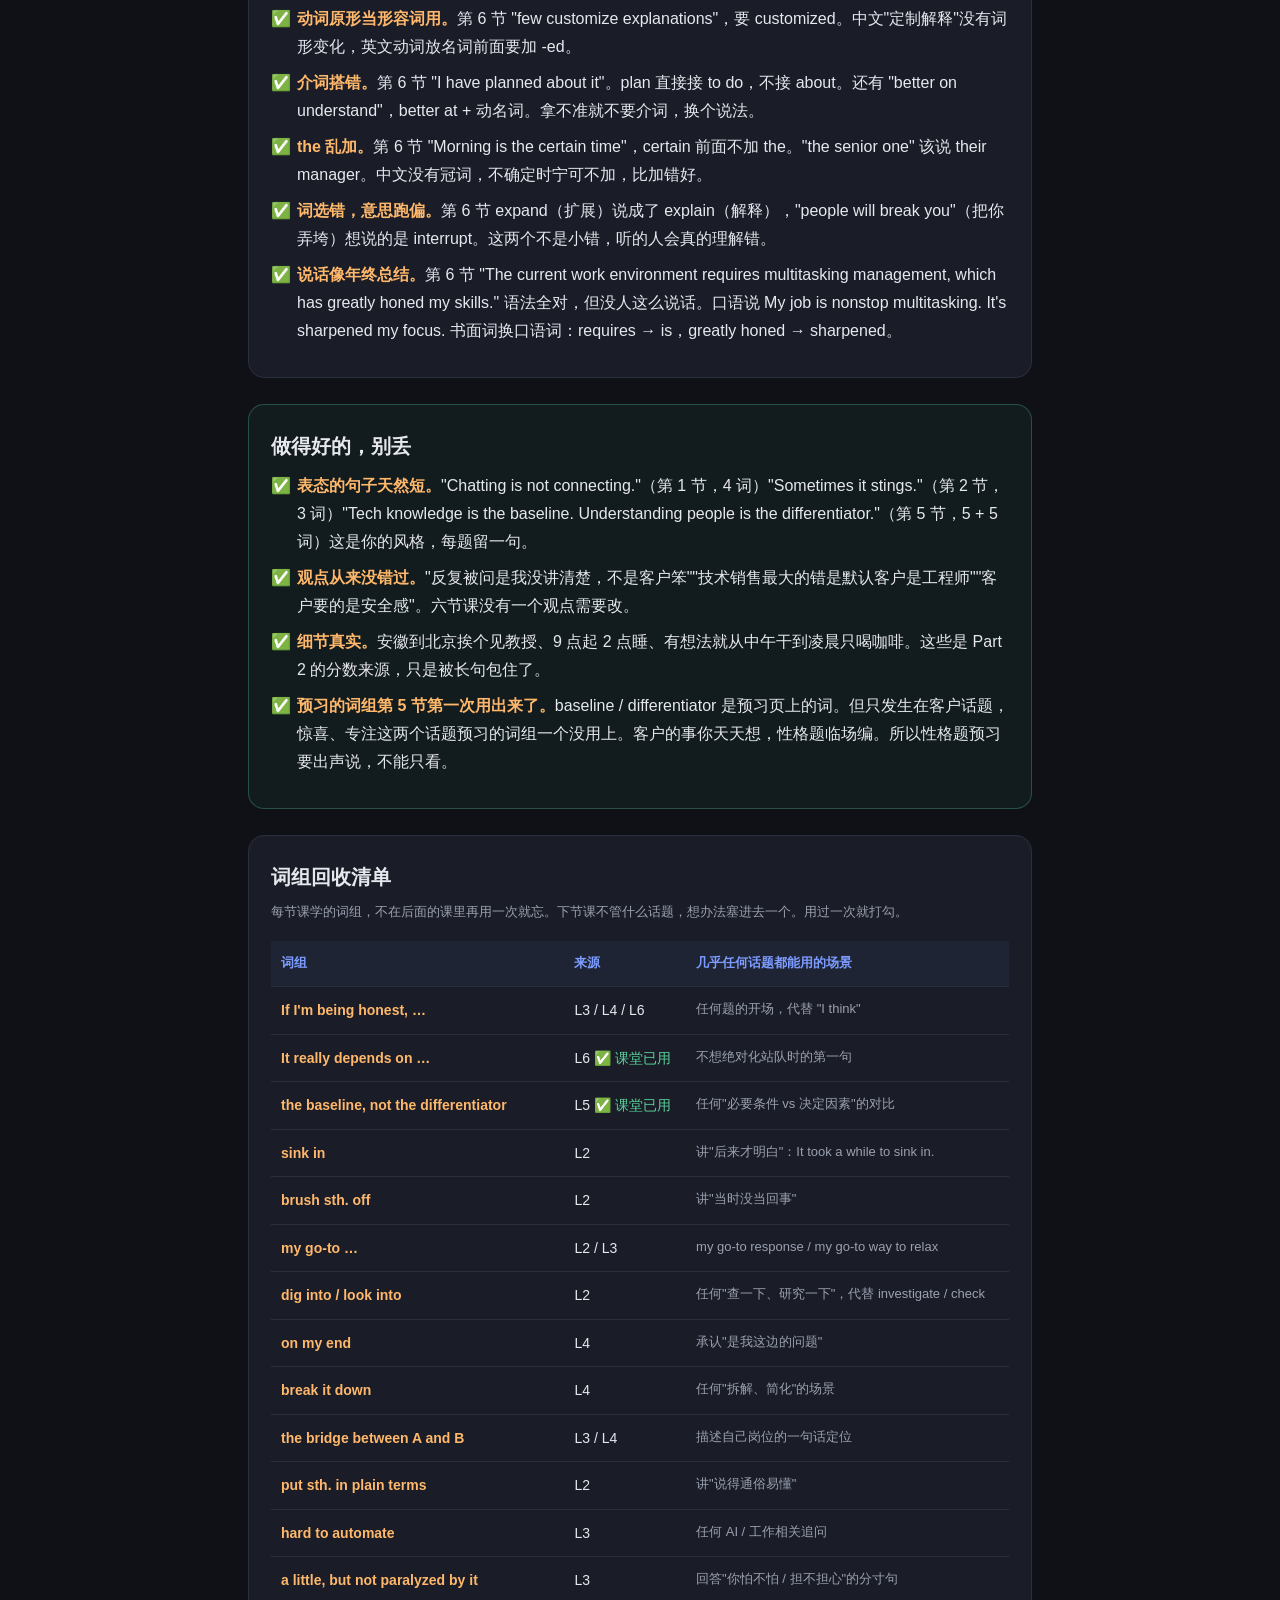
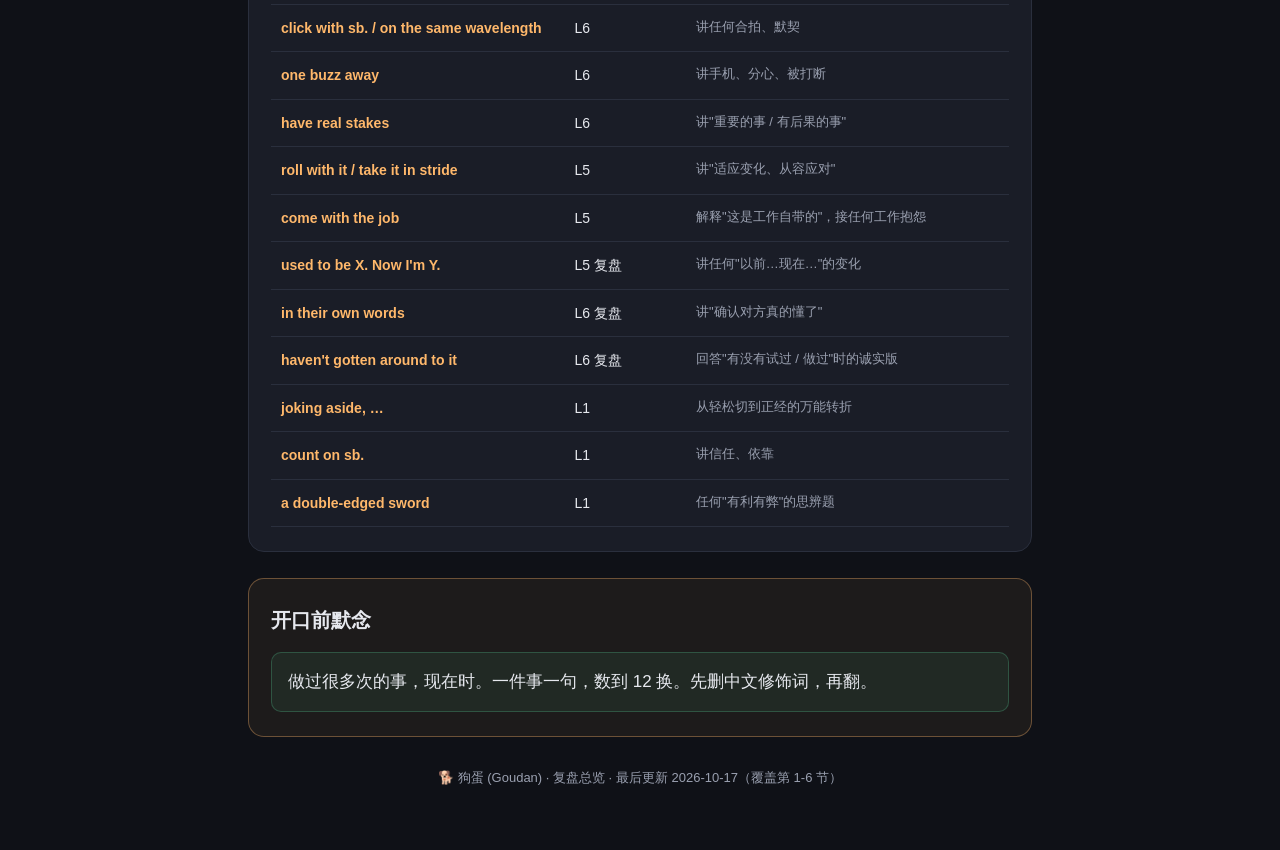
==== commit f0a40201: "复盘总览: 小毛病里补七条零碎语法 (主谓/丢主语/词形/介词/the/选词/年终总结腔), 全部用第6节原句 Generated with [Claude Code](https://claude." ====
--- a/review.html
+++ b/review.html
@@ -144,7 +144,7 @@
 <!-- 顺手记 -->
 <section id="small">
   <h2>小毛病，顺手记</h2>
-  <div class="sub">次数不多，但记住了就不会再犯。</div>
+  <div class="sub">次数不多，但记住了就不会再犯。前六条是用词，后七条是零碎语法，大半出在 20 词以上的长句里，句子拆短顺带就好了。</div>
   <ul class="tips">
     <li><b>clients</b>，不是 guests。guest 是酒店客人。第 4 节纠过，第 6 节又说了四次。</li>
     <li><b>close</b> relationship，不是 closed。closed 是"关闭的"。</li>
@@ -152,6 +152,13 @@
     <li><b>Yes/No 先对上。</b>第 5 节问"反应不一样吗"，你说 Yes 然后说"一样"。第 6 节问"你有没有变好"，你答"我帮他们变好"。开口前多等一秒，先定 Yes 还是 No，主语是我还是他们。三次了。</li>
     <li><b>stupid question</b> 语气太重，第 2 节说了三次。改 a bit of a silly question。之后四节没再犯，这条快毕业了。</li>
     <li><b>同一个故事讲两遍。</b>第 2 节硕士申请讲了两遍。要回扣就一句 "Like I said, I got in." 只出现过一次。</li>
+    <li><b>主谓不一致。</b>第 6 节 "products sometime makes them feel complex"。products 复数，makes 单数。多出在长句里，句子短了主语就在眼前，一般不会错。</li>
+    <li><b>说到一半丢主语。</b>第 6 节 "…feel complex and need to know the new logic"，谁 need to know？说长了忘了主语是谁。超过 12 词就换句，主语自然回来。</li>
+    <li><b>动词原形当形容词用。</b>第 6 节 "few customize explanations"，要 customized。中文"定制解释"没有词形变化，英文动词放名词前面要加 -ed。</li>
+    <li><b>介词搭错。</b>第 6 节 "I have planned about it"。plan 直接接 to do，不接 about。还有 "better on understand"，better at + 动名词。拿不准就不要介词，换个说法。</li>
+    <li><b>the 乱加。</b>第 6 节 "Morning is the certain time"，certain 前面不加 the。"the senior one" 该说 their manager。中文没有冠词，不确定时宁可不加，比加错好。</li>
+    <li><b>词选错，意思跑偏。</b>第 6 节 expand（扩展）说成了 explain（解释），"people will break you"（把你弄垮）想说的是 interrupt。这两个不是小错，听的人会真的理解错。</li>
+    <li><b>说话像年终总结。</b>第 6 节 "The current work environment requires multitasking management, which has greatly honed my skills." 语法全对，但没人这么说话。口语说 My job is nonstop multitasking. It's sharpened my focus. 书面词换口语词：requires → is，greatly honed → sharpened。</li>
   </ul>
 </section>
 
@@ -209,7 +216,7 @@
 </div>
 
 <footer>
-  🐕 狗蛋 (Goudan) · 复盘总览 · 最后更新 2026-09-14（覆盖第 1-6 节）
+  🐕 狗蛋 (Goudan) · 复盘总览 · 最后更新 2026-10-17（覆盖第 1-6 节）
 </footer>
 
 </body>
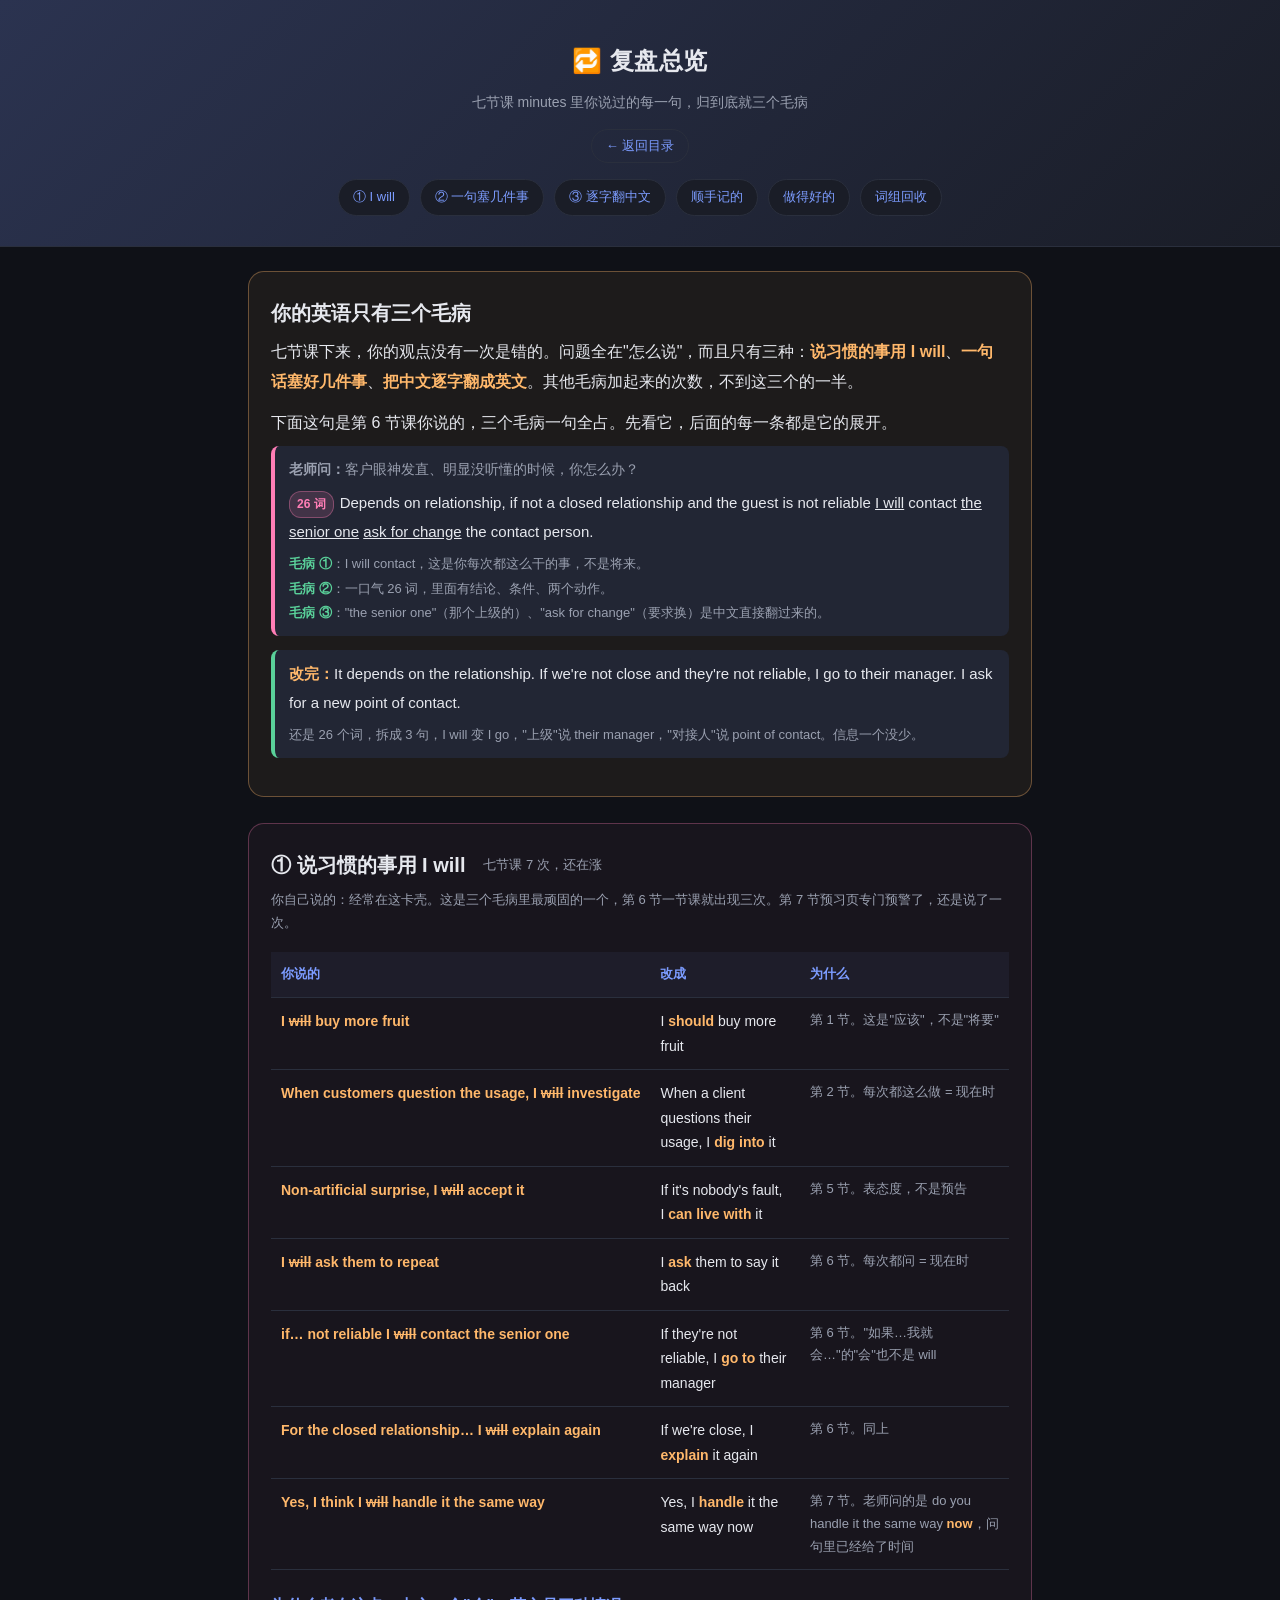
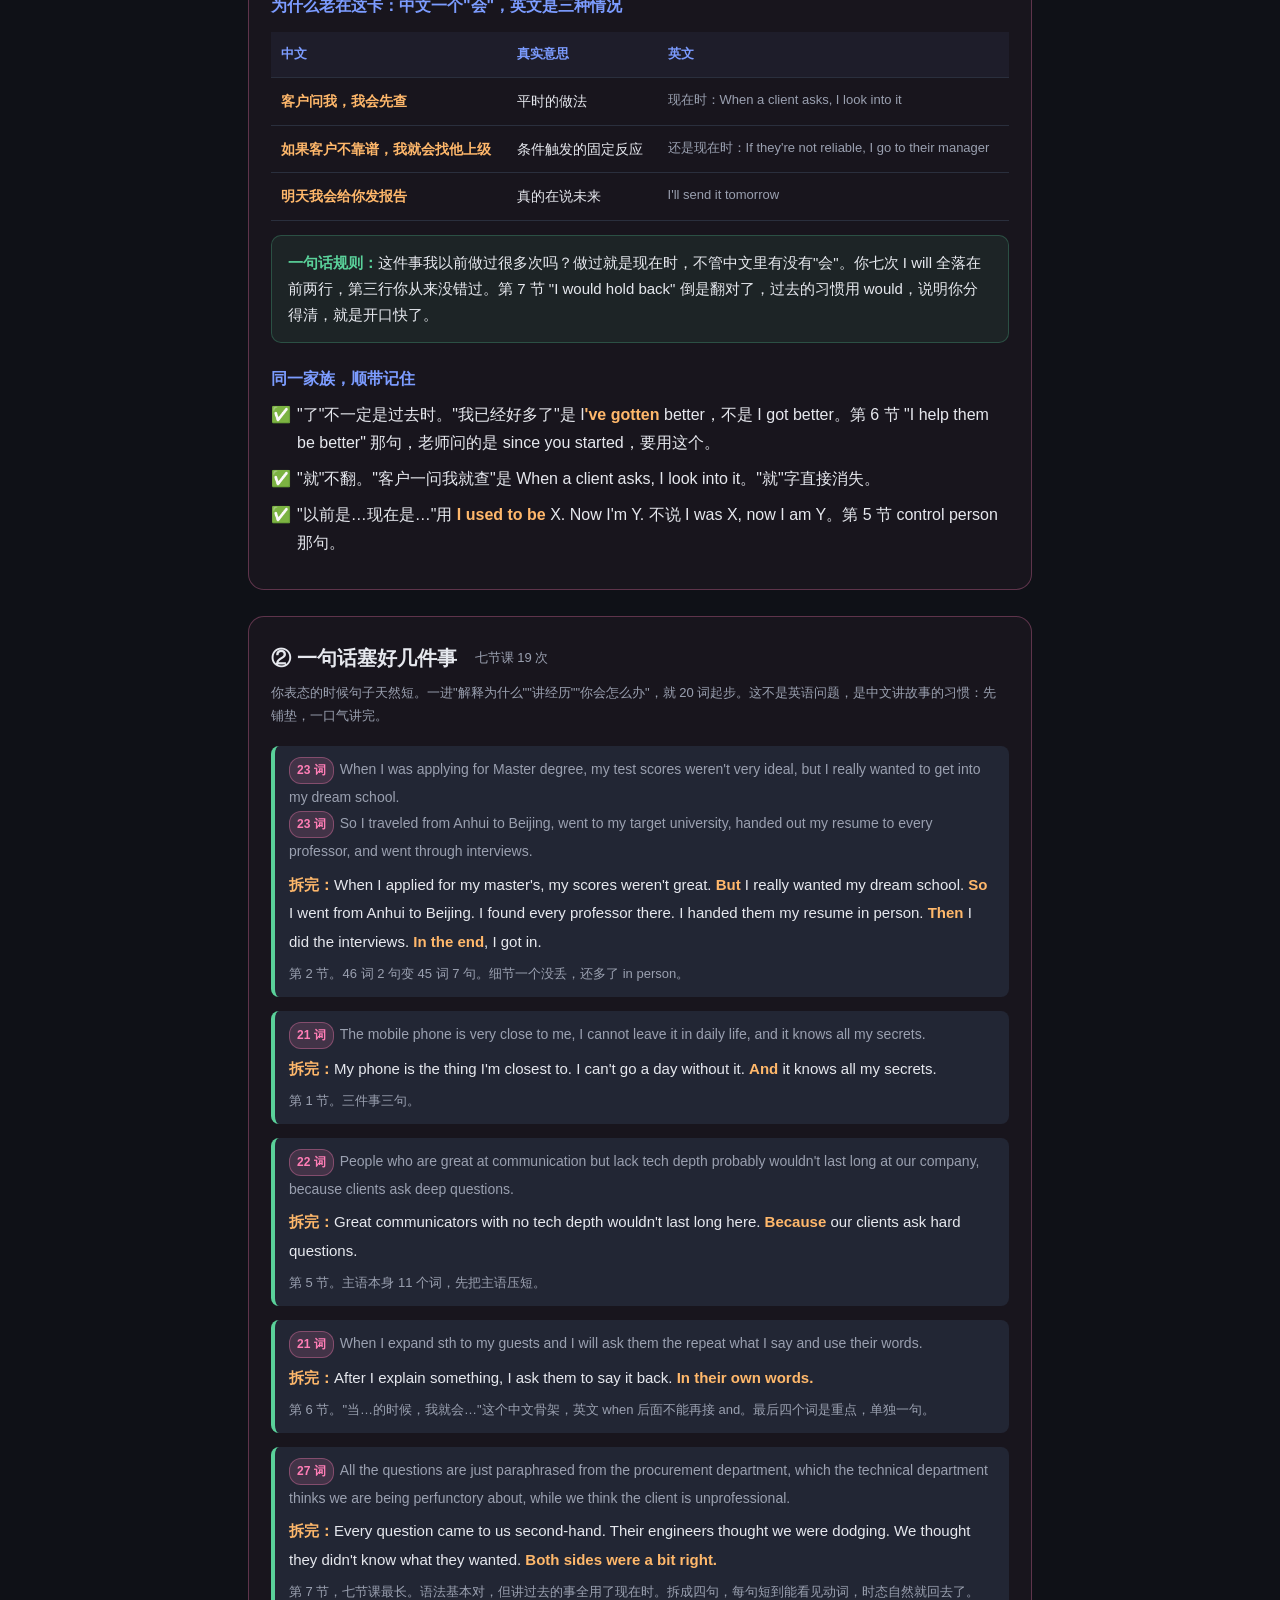
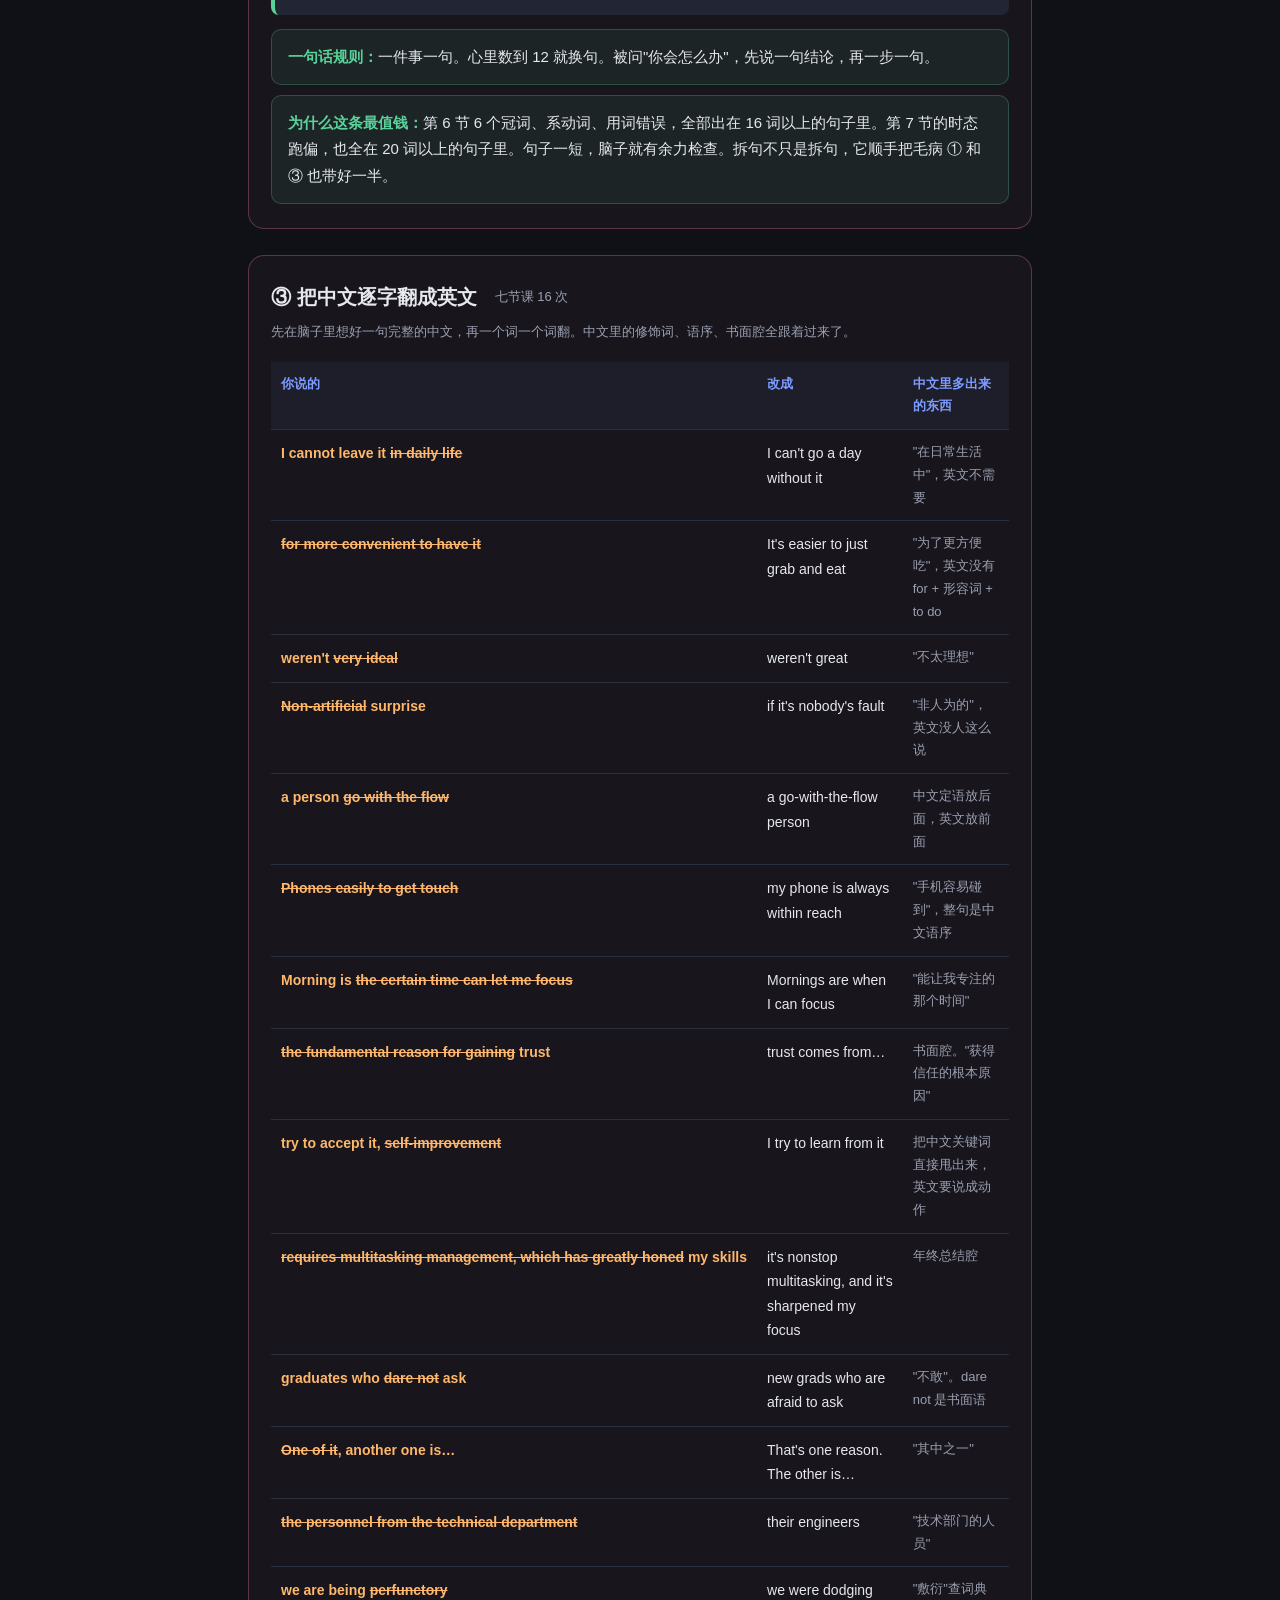
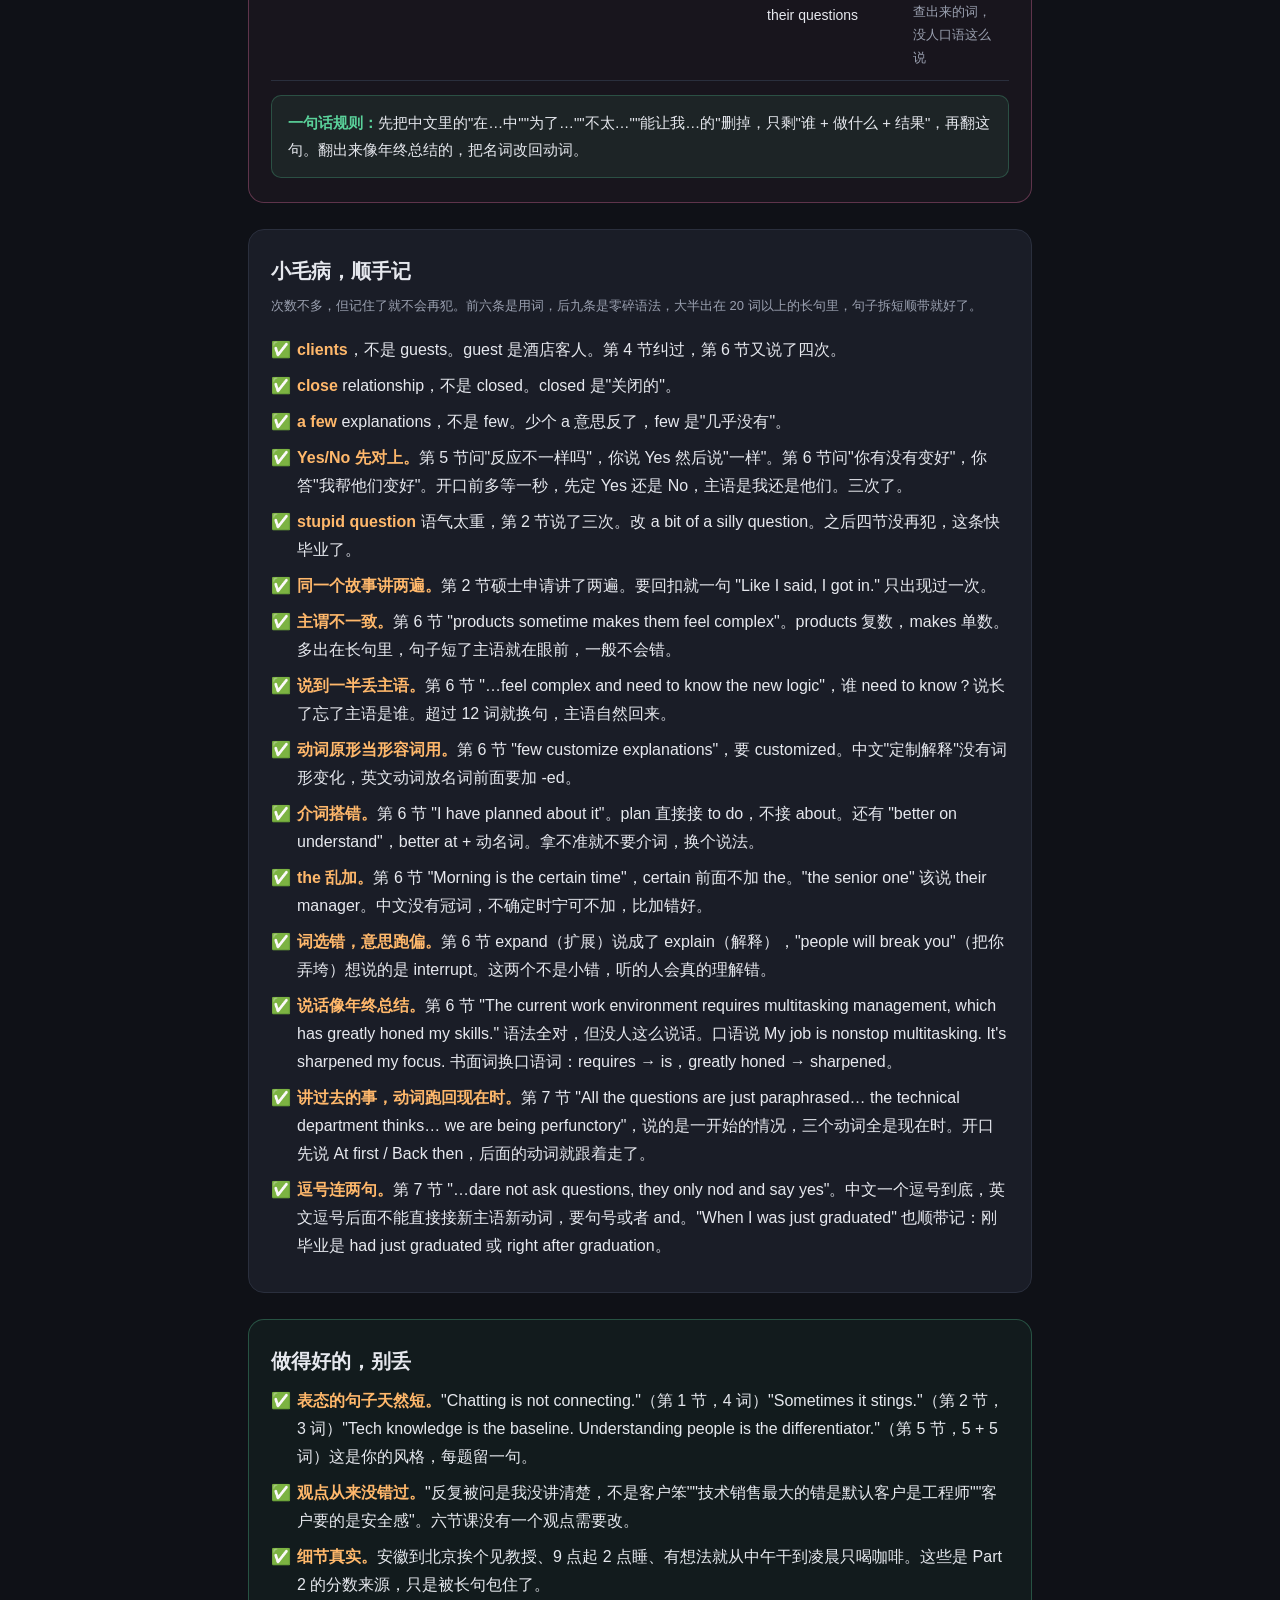
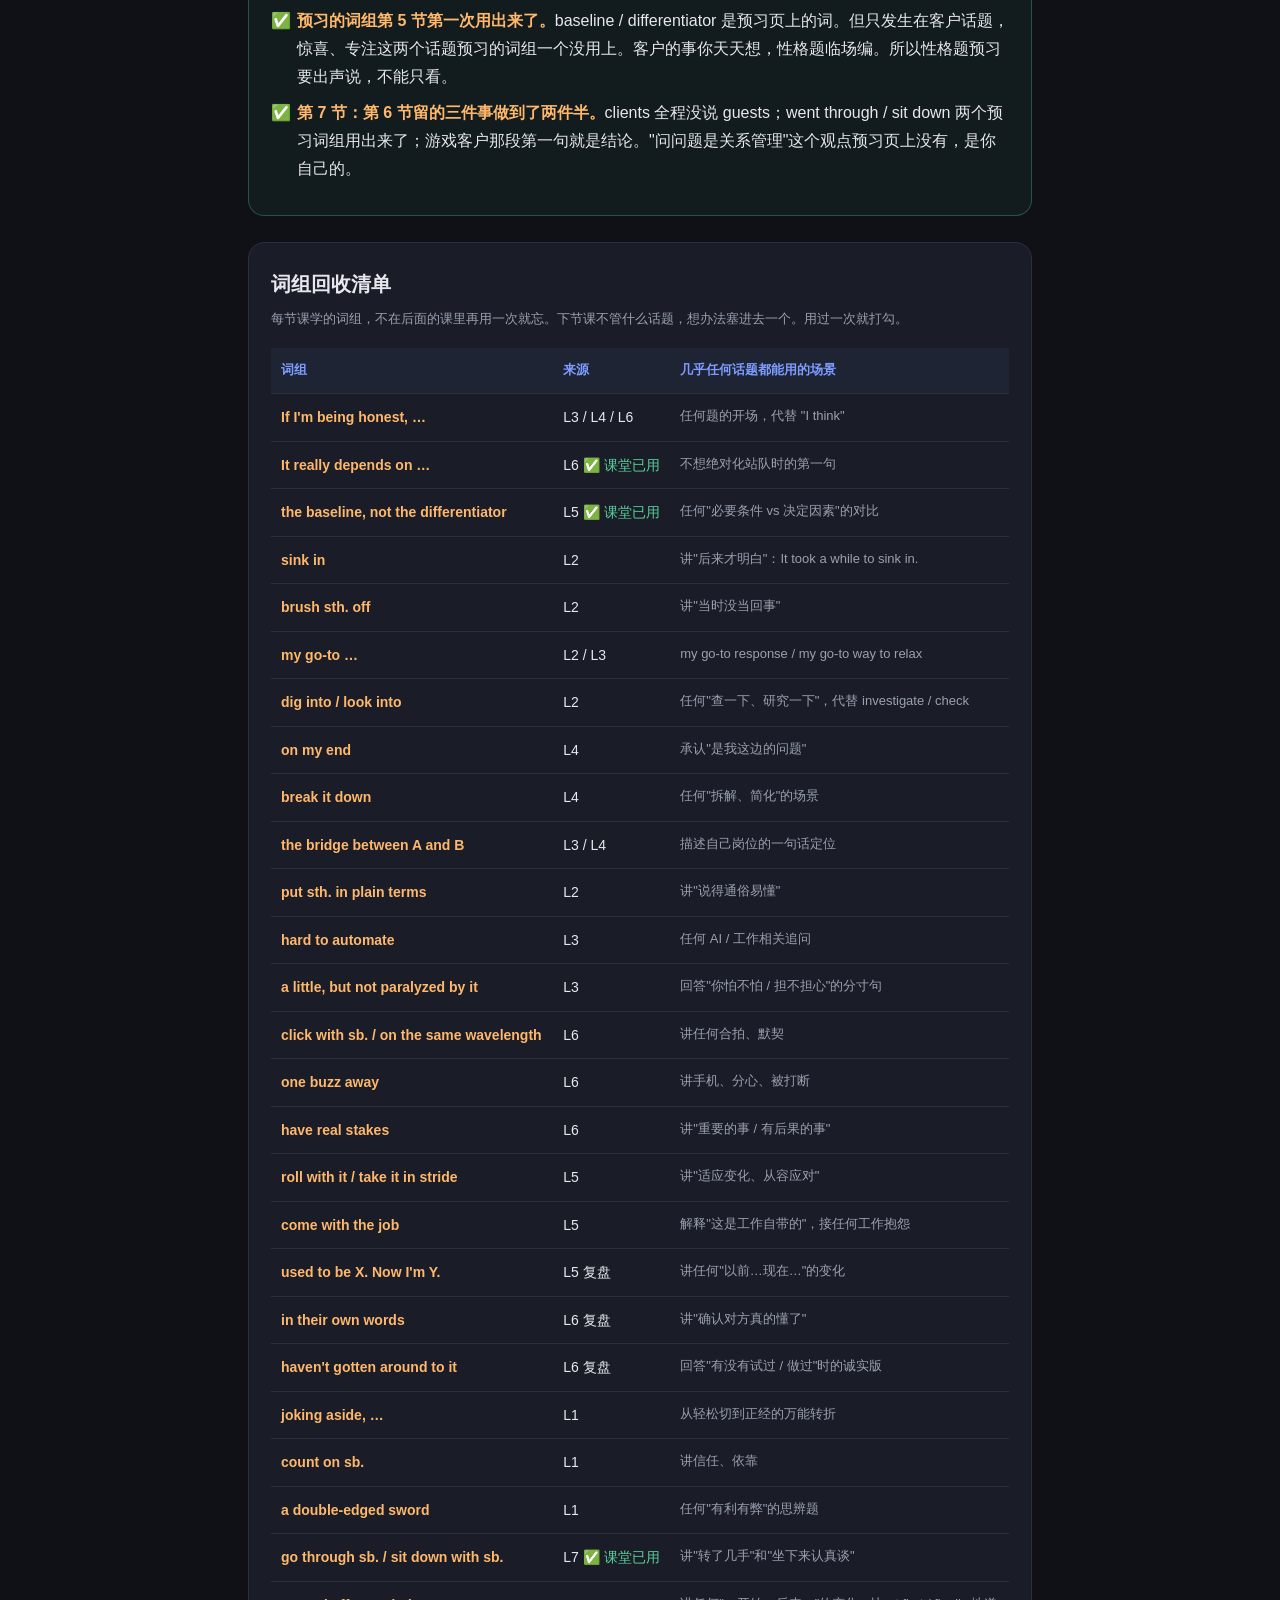
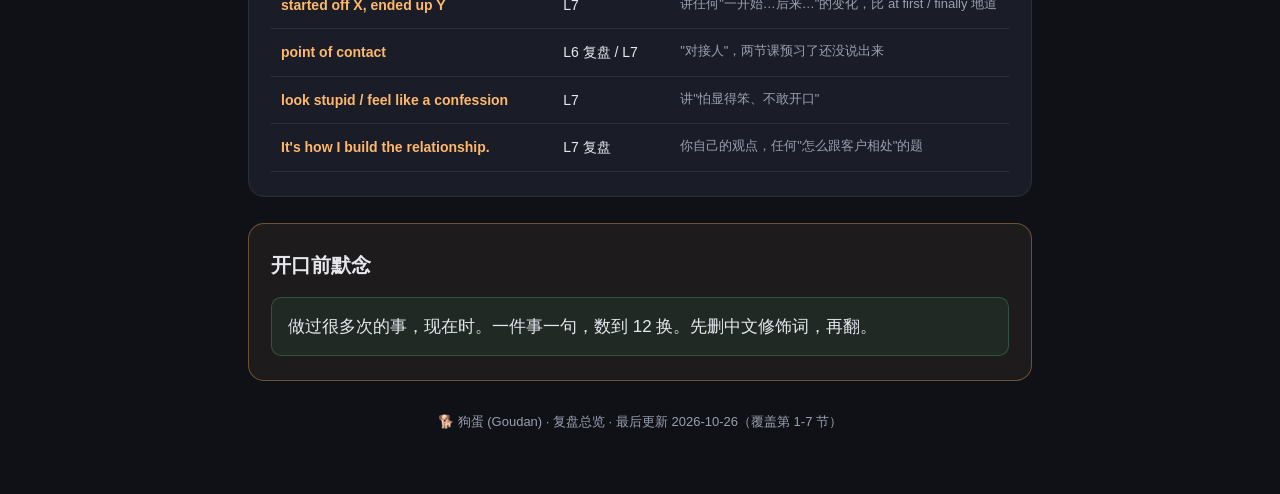
==== commit 75d2bb81: "第7节课 (10/13) 课堂复盘: 原句表+逐句升级+12词体检, I will 第7次; 复盘总览同步更新到第1-7节 Generated with [Claude Code](https://c" ====
--- a/review.html
+++ b/review.html
@@ -9,7 +9,7 @@
 <body>
 <header>
   <h1>🔁 复盘总览</h1>
-  <p>六节课 minutes 里你说过的每一句，归到底就三个毛病</p>
+  <p>七节课 minutes 里你说过的每一句，归到底就三个毛病</p>
   <a class="back" href="index.html">← 返回目录</a>
   <div class="toc">
     <a href="#one">① I will</a>
@@ -26,7 +26,7 @@
 <section style="border-color:rgba(255,184,107,.35);background:rgba(255,184,107,.06)">
   <h2>你的英语只有三个毛病</h2>
   <p style="font-size:16px;line-height:1.9">
-    六节课下来，你的观点没有一次是错的。问题全在"怎么说"，而且只有三种：<b>说习惯的事用 I will</b>、<b>一句话塞好几件事</b>、<b>把中文逐字翻成英文</b>。其他毛病加起来的次数，不到这三个的一半。
+    七节课下来，你的观点没有一次是错的。问题全在"怎么说"，而且只有三种：<b>说习惯的事用 I will</b>、<b>一句话塞好几件事</b>、<b>把中文逐字翻成英文</b>。其他毛病加起来的次数，不到这三个的一半。
   </p>
   <p style="font-size:16px;line-height:1.9;margin-top:10px">下面这句是第 6 节课你说的，三个毛病一句全占。先看它，后面的每一条都是它的展开。</p>
 
@@ -47,8 +47,8 @@
 
 <!-- ① -->
 <section id="one" style="border-color:rgba(255,126,182,.3);background:rgba(255,126,182,.04)">
-  <h2>① 说习惯的事用 I will<span class="tag" style="font-size:13px;color:var(--muted);font-weight:400;margin-left:10px">六节课 6 次，还在涨</span></h2>
-  <div class="sub">你自己说的：经常在这卡壳。这是三个毛病里最顽固的一个，第 6 节一节课就出现三次。</div>
+  <h2>① 说习惯的事用 I will<span class="tag" style="font-size:13px;color:var(--muted);font-weight:400;margin-left:10px">七节课 7 次，还在涨</span></h2>
+  <div class="sub">你自己说的：经常在这卡壳。这是三个毛病里最顽固的一个，第 6 节一节课就出现三次。第 7 节预习页专门预警了，还是说了一次。</div>
 
   <table>
     <tr><th>你说的</th><th>改成</th><th>为什么</th></tr>
@@ -58,6 +58,7 @@
     <tr><td>I <s>will</s> ask them to repeat</td><td>I <b>ask</b> them to say it back</td><td>第 6 节。每次都问 = 现在时</td></tr>
     <tr><td>if… not reliable I <s>will</s> contact the senior one</td><td>If they're not reliable, I <b>go to</b> their manager</td><td>第 6 节。"如果…我就会…"的"会"也不是 will</td></tr>
     <tr><td>For the closed relationship… I <s>will</s> explain again</td><td>If we're close, I <b>explain</b> it again</td><td>第 6 节。同上</td></tr>
+    <tr><td>Yes, I think I <s>will</s> handle it the same way</td><td>Yes, I <b>handle</b> it the same way now</td><td>第 7 节。老师问的是 do you handle it the same way <b>now</b>，问句里已经给了时间</td></tr>
   </table>
 
   <h3>为什么老在这卡：中文一个"会"，英文是三种情况</h3>
@@ -68,7 +69,7 @@
     <tr><td>明天我<b>会</b>给你发报告</td><td>真的在说未来</td><td>I'll send it tomorrow</td></tr>
   </table>
   <div class="golden">
-    <b>一句话规则：</b>这件事我以前做过很多次吗？做过就是现在时，不管中文里有没有"会"。你六次 I will 全落在前两行，第三行你从来没错过。
+    <b>一句话规则：</b>这件事我以前做过很多次吗？做过就是现在时，不管中文里有没有"会"。你七次 I will 全落在前两行，第三行你从来没错过。第 7 节 "I would hold back" 倒是翻对了，过去的习惯用 would，说明你分得清，就是开口快了。
   </div>
 
   <h3>同一家族，顺带记住</h3>
@@ -81,7 +82,7 @@
 
 <!-- ② -->
 <section id="two" style="border-color:rgba(255,126,182,.3);background:rgba(255,126,182,.04)">
-  <h2>② 一句话塞好几件事<span class="tag" style="font-size:13px;color:var(--muted);font-weight:400;margin-left:10px">六节课 13 次</span></h2>
+  <h2>② 一句话塞好几件事<span class="tag" style="font-size:13px;color:var(--muted);font-weight:400;margin-left:10px">七节课 19 次</span></h2>
   <div class="sub">你表态的时候句子天然短。一进"解释为什么""讲经历""你会怎么办"，就 20 词起步。这不是英语问题，是中文讲故事的习惯：先铺垫，一口气讲完。</div>
 
   <div class="split">
@@ -109,17 +110,23 @@
     <div class="note">第 6 节。"当…的时候，我就会…"这个中文骨架，英文 when 后面不能再接 and。最后四个词是重点，单独一句。</div>
   </div>
 
+  <div class="split">
+    <div class="orig"><span class="wc bad">27 词</span>All the questions are just paraphrased from the procurement department, which the technical department thinks we are being perfunctory about, while we think the client is unprofessional.</div>
+    <b>拆完：</b>Every question came to us second-hand. Their engineers thought we were dodging. We thought they didn't know what they wanted. <b>Both sides were a bit right.</b>
+    <div class="note">第 7 节，七节课最长。语法基本对，但讲过去的事全用了现在时。拆成四句，每句短到能看见动词，时态自然就回去了。</div>
+  </div>
+
   <div class="golden">
     <b>一句话规则：</b>一件事一句。心里数到 12 就换句。被问"你会怎么办"，先说一句结论，再一步一句。
   </div>
   <div class="golden" style="margin-top:10px">
-    <b>为什么这条最值钱：</b>第 6 节 6 个冠词、系动词、用词错误，全部出在 16 词以上的句子里。句子一短，脑子就有余力检查。拆句不只是拆句，它顺手把毛病 ① 和 ③ 也带好一半。
+    <b>为什么这条最值钱：</b>第 6 节 6 个冠词、系动词、用词错误，全部出在 16 词以上的句子里。第 7 节的时态跑偏，也全在 20 词以上的句子里。句子一短，脑子就有余力检查。拆句不只是拆句，它顺手把毛病 ① 和 ③ 也带好一半。
   </div>
 </section>
 
 <!-- ③ -->
 <section id="three" style="border-color:rgba(255,126,182,.3);background:rgba(255,126,182,.04)">
-  <h2>③ 把中文逐字翻成英文<span class="tag" style="font-size:13px;color:var(--muted);font-weight:400;margin-left:10px">六节课 12 次</span></h2>
+  <h2>③ 把中文逐字翻成英文<span class="tag" style="font-size:13px;color:var(--muted);font-weight:400;margin-left:10px">七节课 16 次</span></h2>
   <div class="sub">先在脑子里想好一句完整的中文，再一个词一个词翻。中文里的修饰词、语序、书面腔全跟着过来了。</div>
 
   <table>
@@ -134,6 +141,10 @@
     <tr><td><s>the fundamental reason for gaining</s> trust</td><td>trust comes from…</td><td>书面腔。"获得信任的根本原因"</td></tr>
     <tr><td>try to accept it, <s>self-improvement</s></td><td>I try to learn from it</td><td>把中文关键词直接甩出来，英文要说成动作</td></tr>
     <tr><td><s>requires multitasking management, which has greatly honed</s> my skills</td><td>it's nonstop multitasking, and it's sharpened my focus</td><td>年终总结腔</td></tr>
+    <tr><td>graduates who <s>dare not</s> ask</td><td>new grads who are afraid to ask</td><td>"不敢"。dare not 是书面语</td></tr>
+    <tr><td><s>One of it</s>, another one is…</td><td>That's one reason. The other is…</td><td>"其中之一"</td></tr>
+    <tr><td><s>the personnel from the technical department</s></td><td>their engineers</td><td>"技术部门的人员"</td></tr>
+    <tr><td>we are being <s>perfunctory</s></td><td>we were dodging their questions</td><td>"敷衍"查词典查出来的词，没人口语这么说</td></tr>
   </table>
 
   <div class="golden">
@@ -144,7 +155,7 @@
 <!-- 顺手记 -->
 <section id="small">
   <h2>小毛病，顺手记</h2>
-  <div class="sub">次数不多，但记住了就不会再犯。前六条是用词，后七条是零碎语法，大半出在 20 词以上的长句里，句子拆短顺带就好了。</div>
+  <div class="sub">次数不多，但记住了就不会再犯。前六条是用词，后九条是零碎语法，大半出在 20 词以上的长句里，句子拆短顺带就好了。</div>
   <ul class="tips">
     <li><b>clients</b>，不是 guests。guest 是酒店客人。第 4 节纠过，第 6 节又说了四次。</li>
     <li><b>close</b> relationship，不是 closed。closed 是"关闭的"。</li>
@@ -159,6 +170,8 @@
     <li><b>the 乱加。</b>第 6 节 "Morning is the certain time"，certain 前面不加 the。"the senior one" 该说 their manager。中文没有冠词，不确定时宁可不加，比加错好。</li>
     <li><b>词选错，意思跑偏。</b>第 6 节 expand（扩展）说成了 explain（解释），"people will break you"（把你弄垮）想说的是 interrupt。这两个不是小错，听的人会真的理解错。</li>
     <li><b>说话像年终总结。</b>第 6 节 "The current work environment requires multitasking management, which has greatly honed my skills." 语法全对，但没人这么说话。口语说 My job is nonstop multitasking. It's sharpened my focus. 书面词换口语词：requires → is，greatly honed → sharpened。</li>
+    <li><b>讲过去的事，动词跑回现在时。</b>第 7 节 "All the questions are just paraphrased… the technical department thinks… we are being perfunctory"，说的是一开始的情况，三个动词全是现在时。开口先说 At first / Back then，后面的动词就跟着走了。</li>
+    <li><b>逗号连两句。</b>第 7 节 "…dare not ask questions, they only nod and say yes"。中文一个逗号到底，英文逗号后面不能直接接新主语新动词，要句号或者 and。"When I was just graduated" 也顺带记：刚毕业是 had just graduated 或 right after graduation。</li>
   </ul>
 </section>
 
@@ -170,6 +183,7 @@
     <li><b>观点从来没错过。</b>"反复被问是我没讲清楚，不是客户笨""技术销售最大的错是默认客户是工程师""客户要的是安全感"。六节课没有一个观点需要改。</li>
     <li><b>细节真实。</b>安徽到北京挨个见教授、9 点起 2 点睡、有想法就从中午干到凌晨只喝咖啡。这些是 Part 2 的分数来源，只是被长句包住了。</li>
     <li><b>预习的词组第 5 节第一次用出来了。</b>baseline / differentiator 是预习页上的词。但只发生在客户话题，惊喜、专注这两个话题预习的词组一个没用上。客户的事你天天想，性格题临场编。所以性格题预习要出声说，不能只看。</li>
+    <li><b>第 7 节：第 6 节留的三件事做到了两件半。</b>clients 全程没说 guests；went through / sit down 两个预习词组用出来了；游戏客户那段第一句就是结论。"问问题是关系管理"这个观点预习页上没有，是你自己的。</li>
   </ul>
 </section>
 
@@ -203,6 +217,11 @@
     <tr><td>joking aside, …</td><td>L1</td><td>从轻松切到正经的万能转折</td></tr>
     <tr><td>count on sb.</td><td>L1</td><td>讲信任、依靠</td></tr>
     <tr><td>a double-edged sword</td><td>L1</td><td>任何"有利有弊"的思辨题</td></tr>
+    <tr><td>go through sb. / sit down with sb.</td><td>L7 <span style="color:var(--green)">✅ 课堂已用</span></td><td>讲"转了几手"和"坐下来认真谈"</td></tr>
+    <tr><td>started off X, ended up Y</td><td>L7</td><td>讲任何"一开始…后来…"的变化，比 at first / finally 地道</td></tr>
+    <tr><td>point of contact</td><td>L6 复盘 / L7</td><td>"对接人"，两节课预习了还没说出来</td></tr>
+    <tr><td>look stupid / feel like a confession</td><td>L7</td><td>讲"怕显得笨、不敢开口"</td></tr>
+    <tr><td>It's how I build the relationship.</td><td>L7 复盘</td><td>你自己的观点，任何"怎么跟客户相处"的题</td></tr>
   </table>
 </section>
 
@@ -216,7 +235,7 @@
 </div>
 
 <footer>
-  🐕 狗蛋 (Goudan) · 复盘总览 · 最后更新 2026-10-17（覆盖第 1-6 节）
+  🐕 狗蛋 (Goudan) · 复盘总览 · 最后更新 2026-10-26（覆盖第 1-7 节）
 </footer>
 
 </body>
